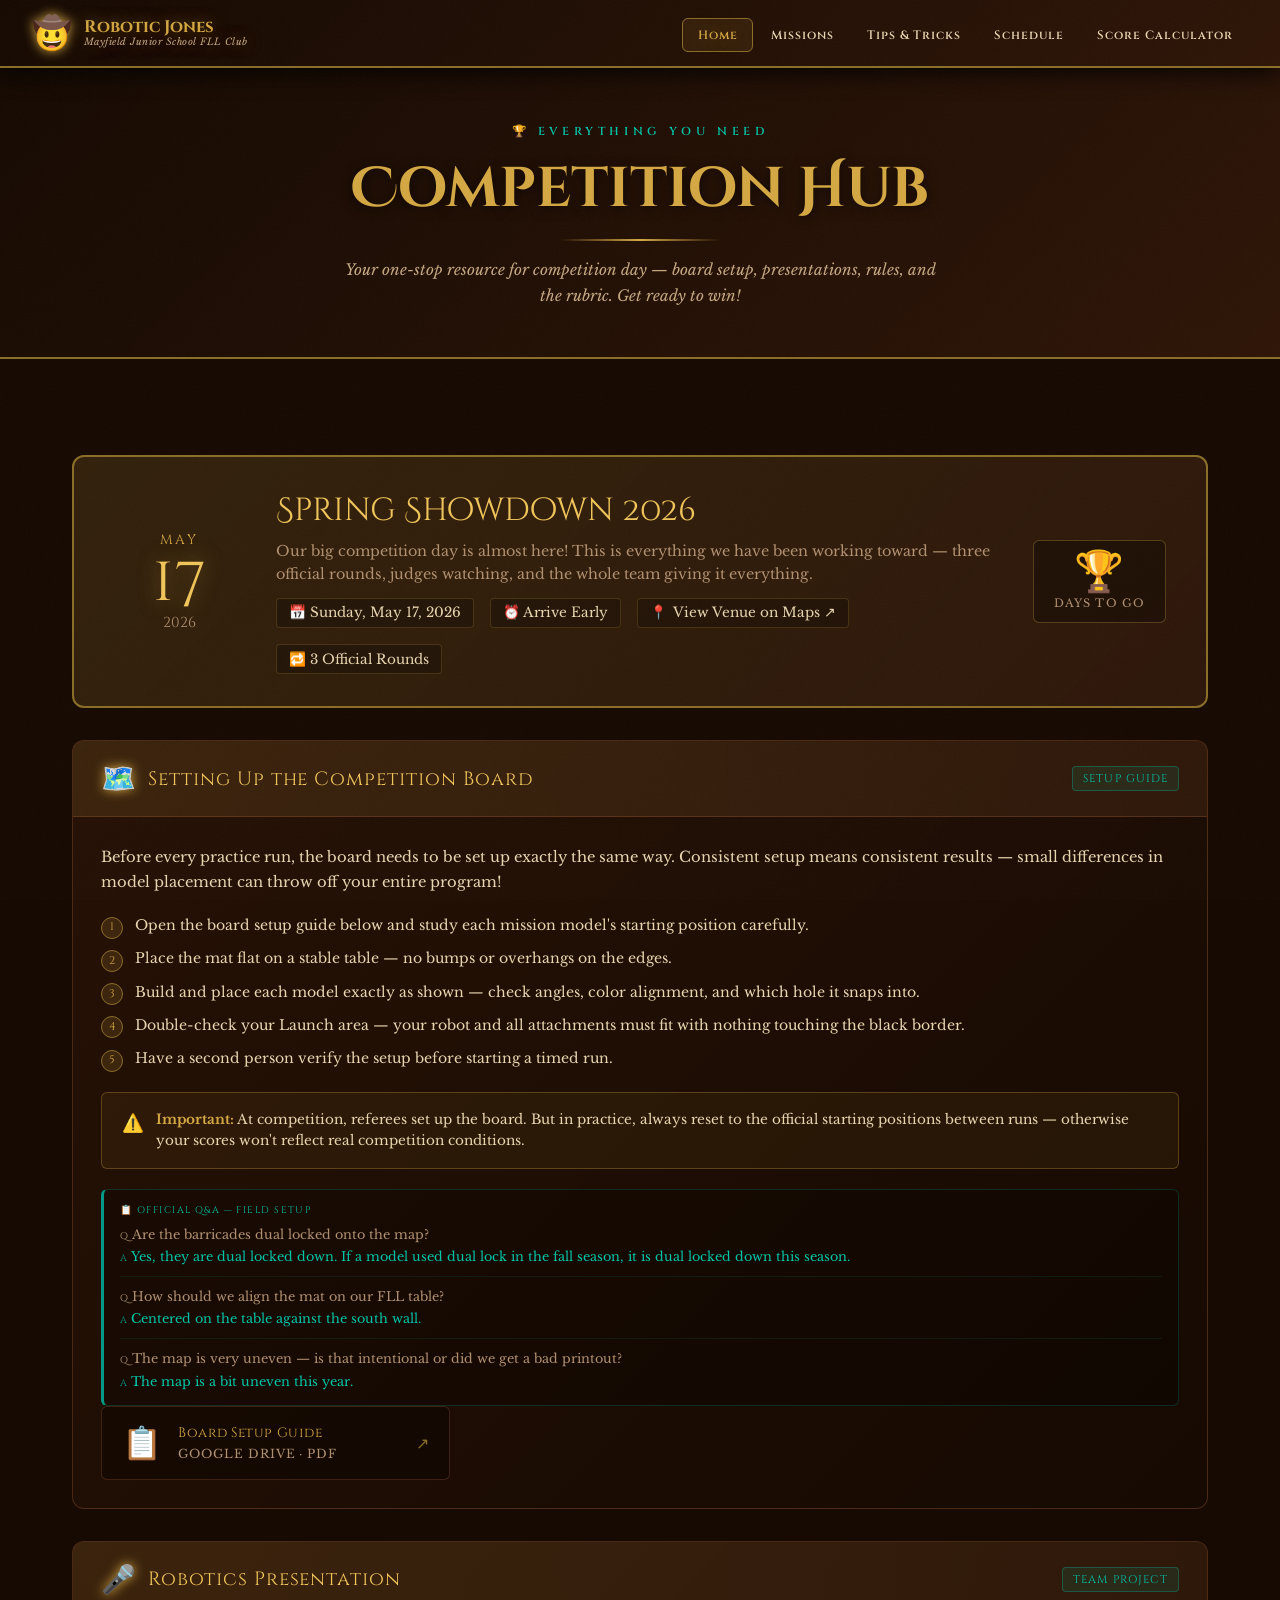
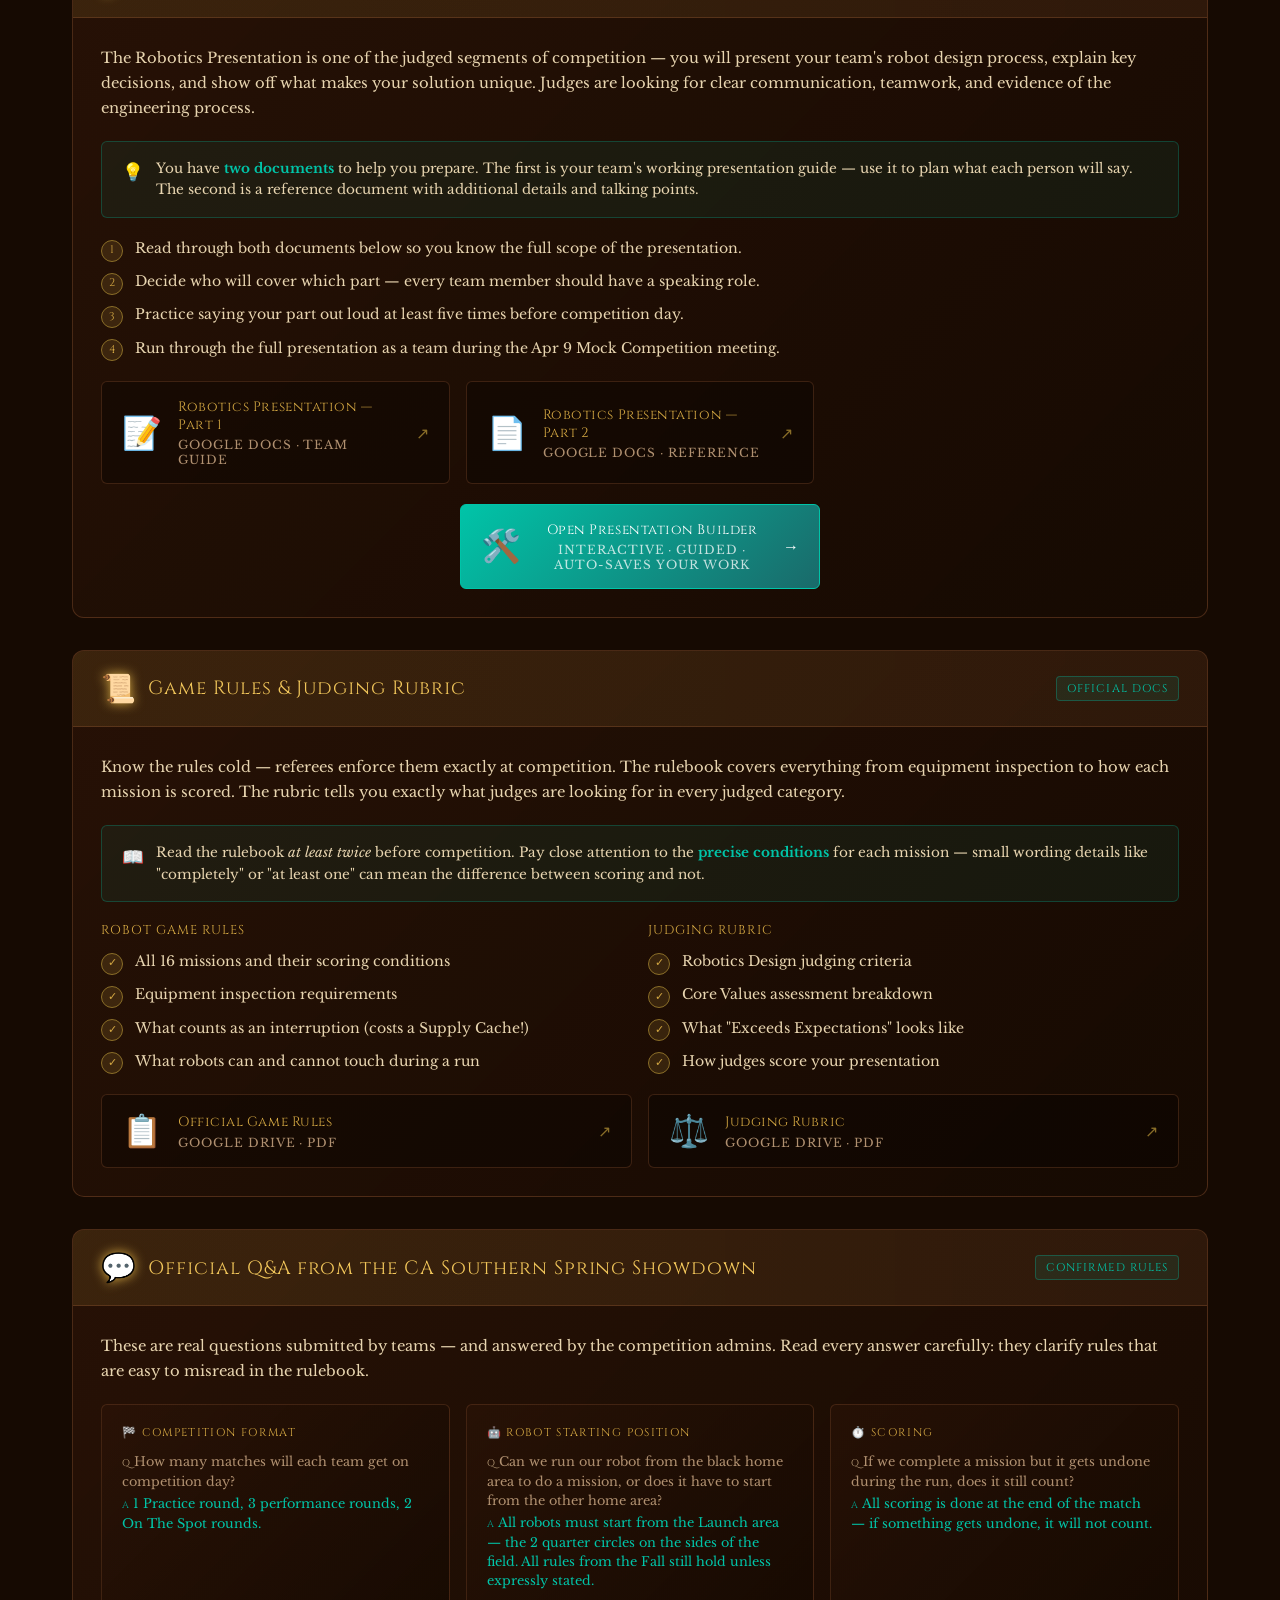
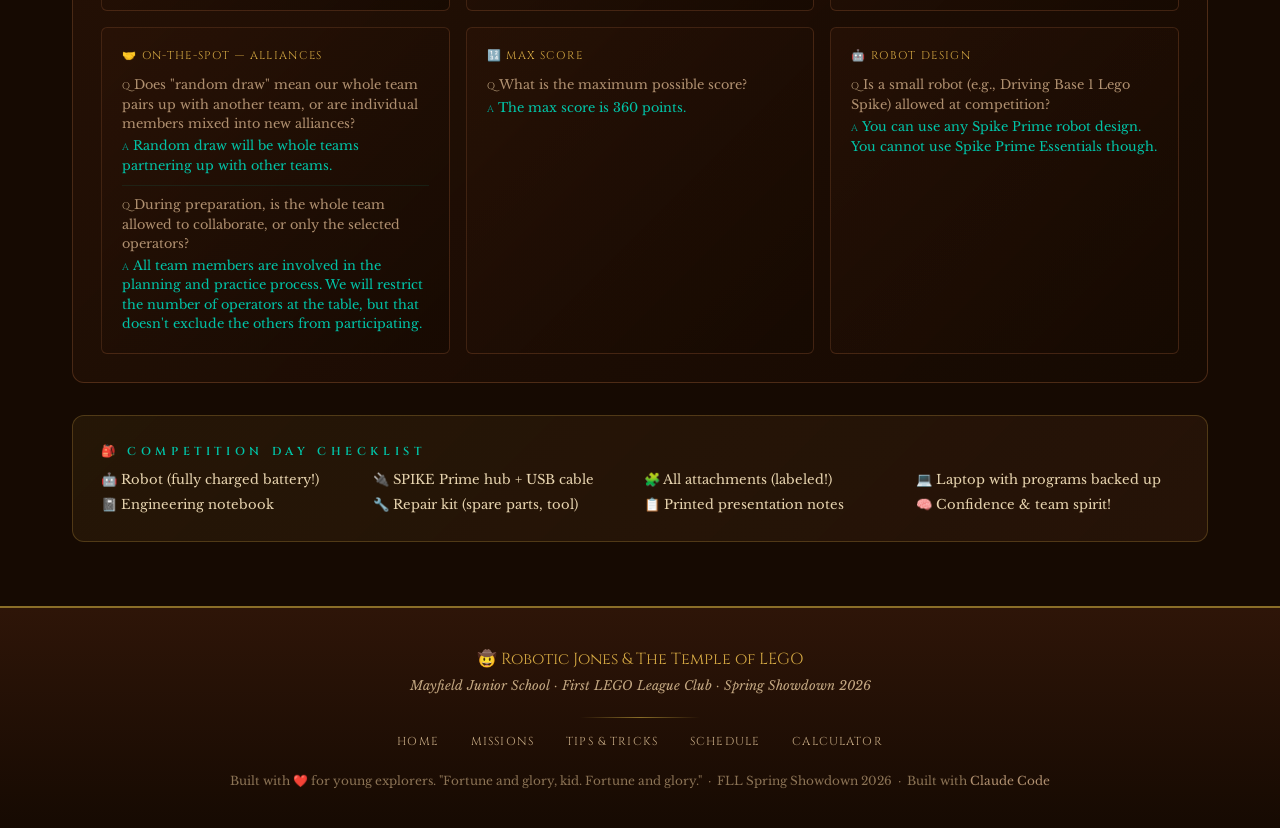
==== index.html @ 50e853f8 "Initial commit: FLL student hub website Complete FLL competition hub with Competition Hub home page " ====
<!DOCTYPE html>
<html lang="en">
<head>
  <meta charset="UTF-8" />
  <meta name="viewport" content="width=device-width, initial-scale=1.0" />
  <title>Competition Hub — Robotic Jones &amp; The Temple of LEGO</title>
  <link rel="stylesheet" href="style.css" />
  <style>
    /* ── Competition Hub page styles ── */
    .hub-grid {
      display: grid;
      gap: 2rem;
      margin-top: 2rem;
    }

    /* Competition Date Banner */
    .comp-date-banner {
      background: linear-gradient(135deg, rgba(212,168,67,0.15) 0%, rgba(61,32,16,0.6) 100%);
      border: 2px solid var(--gold-dark);
      border-radius: var(--radius-lg);
      padding: 2rem 2.5rem;
      display: flex;
      align-items: center;
      gap: 2rem;
      flex-wrap: wrap;
    }
    .comp-date-big {
      text-align: center;
      min-width: 130px;
    }
    .comp-date-month {
      font-family: var(--font-heading);
      font-size: 0.85rem;
      letter-spacing: 0.15em;
      color: var(--gold);
      text-transform: uppercase;
    }
    .comp-date-day {
      font-family: var(--font-display);
      font-size: 4rem;
      line-height: 1;
      color: var(--gold-light);
      text-shadow: 0 0 20px rgba(212,168,67,0.5);
    }
    .comp-date-year {
      font-family: var(--font-heading);
      font-size: 0.9rem;
      color: var(--stone-light);
    }
    .comp-date-info {
      flex: 1;
    }
    .comp-date-title {
      font-family: var(--font-display);
      font-size: clamp(1.3rem, 3vw, 2rem);
      color: var(--gold-light);
      margin-bottom: 0.5rem;
    }
    .comp-date-meta {
      display: flex;
      flex-wrap: wrap;
      gap: 1rem;
      margin-top: 0.75rem;
    }
    .comp-meta-item {
      display: flex;
      align-items: center;
      gap: 0.4rem;
      font-size: 0.85rem;
      color: var(--tan-light);
      background: rgba(0,0,0,0.25);
      border: 1px solid rgba(212,168,67,0.2);
      border-radius: 4px;
      padding: 0.35rem 0.75rem;
    }
    .comp-meta-item a {
      color: var(--tan-light);
      text-decoration: none;
    }
    .comp-meta-item a:hover {
      color: var(--gold-light);
    }
    .comp-countdown-inline {
      text-align: center;
      background: rgba(0,0,0,0.3);
      border: 1px solid rgba(212,168,67,0.3);
      border-radius: var(--radius);
      padding: 0.75rem 1.25rem;
      min-width: 120px;
    }
    .comp-countdown-num {
      font-family: var(--font-display);
      font-size: 2.5rem;
      color: var(--gold);
      line-height: 1;
    }
    .comp-countdown-label {
      font-size: 0.7rem;
      color: var(--stone-light);
      text-transform: uppercase;
      letter-spacing: 0.1em;
      margin-top: 0.2rem;
    }

    /* Resource Cards */
    .resource-section {
      background: linear-gradient(135deg, rgba(46,21,8,0.7) 0%, rgba(22,10,2,0.9) 100%);
      border: 1px solid rgba(122,72,40,0.5);
      border-radius: var(--radius-lg);
      overflow: hidden;
    }
    .resource-section-header {
      background: linear-gradient(90deg, rgba(212,168,67,0.12), rgba(122,72,40,0.2));
      border-bottom: 1px solid rgba(122,72,40,0.5);
      padding: 1.25rem 1.75rem;
      display: flex;
      align-items: center;
      gap: 0.75rem;
    }
    .resource-section-icon {
      font-size: 1.75rem;
      filter: drop-shadow(0 0 6px var(--gold));
    }
    .resource-section-title {
      font-family: var(--font-heading);
      font-size: 1.2rem;
      color: var(--gold-light);
      letter-spacing: 0.05em;
    }
    .resource-section-tag {
      margin-left: auto;
      font-size: 0.7rem;
      font-family: var(--font-heading);
      letter-spacing: 0.1em;
      text-transform: uppercase;
      color: var(--teal);
      background: rgba(0,196,168,0.1);
      border: 1px solid rgba(0,196,168,0.3);
      border-radius: 4px;
      padding: 0.25rem 0.6rem;
    }
    .resource-section-body {
      padding: 1.75rem;
    }
    .resource-desc {
      font-size: 0.92rem;
      color: var(--tan-light);
      line-height: 1.7;
      margin-bottom: 1.25rem;
    }

    /* Resource link cards */
    .resource-links {
      display: grid;
      grid-template-columns: repeat(auto-fill, minmax(280px, 1fr));
      gap: 1rem;
    }
    .resource-link-card {
      display: flex;
      align-items: center;
      gap: 1rem;
      background: rgba(0,0,0,0.3);
      border: 1px solid rgba(122,72,40,0.4);
      border-radius: var(--radius);
      padding: 1rem 1.25rem;
      text-decoration: none;
      color: var(--tan-light);
      transition: var(--transition);
    }
    .resource-link-card:hover {
      border-color: var(--gold-dark);
      background: rgba(212,168,67,0.07);
      color: var(--gold-light);
      transform: translateY(-2px);
      box-shadow: var(--shadow-sm);
    }
    .resource-link-file-icon {
      font-size: 2rem;
      flex-shrink: 0;
    }
    .resource-link-info {
      flex: 1;
      min-width: 0;
    }
    .resource-link-name {
      font-family: var(--font-heading);
      font-size: 0.85rem;
      color: var(--gold);
      letter-spacing: 0.04em;
      margin-bottom: 0.2rem;
    }
    .resource-link-card:hover .resource-link-name {
      color: var(--gold-light);
    }
    .resource-link-type {
      font-size: 0.75rem;
      color: var(--stone-light);
      text-transform: uppercase;
      letter-spacing: 0.08em;
    }
    .resource-link-arrow {
      font-size: 1rem;
      color: var(--gold-dark);
      flex-shrink: 0;
    }

    /* Steps list */
    .steps-list {
      display: flex;
      flex-direction: column;
      gap: 0.6rem;
      margin-bottom: 1.25rem;
    }
    .step-item {
      display: flex;
      align-items: flex-start;
      gap: 0.75rem;
      font-size: 0.88rem;
      color: var(--tan-light);
      line-height: 1.5;
    }
    .step-num {
      flex-shrink: 0;
      width: 22px;
      height: 22px;
      background: rgba(212,168,67,0.15);
      border: 1px solid var(--gold-dark);
      border-radius: 50%;
      display: flex;
      align-items: center;
      justify-content: center;
      font-family: var(--font-heading);
      font-size: 0.7rem;
      color: var(--gold);
      margin-top: 0.1rem;
    }

    /* Info callout box */
    .info-callout {
      background: rgba(0,196,168,0.07);
      border: 1px solid rgba(0,196,168,0.25);
      border-radius: var(--radius);
      padding: 1rem 1.25rem;
      font-size: 0.85rem;
      color: var(--tan-light);
      line-height: 1.6;
      margin-bottom: 1.25rem;
      display: flex;
      gap: 0.75rem;
      align-items: flex-start;
    }
    .info-callout-icon {
      font-size: 1.1rem;
      flex-shrink: 0;
      margin-top: 0.05rem;
    }

    /* Warning callout */
    .warn-callout {
      background: rgba(212,168,67,0.07);
      border: 1px solid rgba(212,168,67,0.3);
      border-radius: var(--radius);
      padding: 1rem 1.25rem;
      font-size: 0.85rem;
      color: var(--tan-light);
      line-height: 1.6;
      margin-bottom: 1.25rem;
      display: flex;
      gap: 0.75rem;
      align-items: flex-start;
    }

    /* Two-column layout for rules/rubric */
    .two-col {
      display: grid;
      grid-template-columns: 1fr 1fr;
      gap: 1rem;
    }
    @media (max-width: 600px) {
      .two-col { grid-template-columns: 1fr; }
      .comp-date-banner { flex-direction: column; text-align: center; }
      .comp-date-meta { justify-content: center; }
    }

    /* Official Q&A */
    .qa-callout {
      background: rgba(0,0,0,0.25);
      border: 1px solid rgba(0,196,168,0.2);
      border-left: 3px solid var(--teal-dark);
      border-radius: var(--radius);
      padding: 0.85rem 1rem;
      margin-top: 0.75rem;
    }
    .qa-header {
      font-family: var(--font-heading);
      font-size: 0.6rem;
      letter-spacing: 0.15em;
      text-transform: uppercase;
      color: var(--teal);
      margin-bottom: 0.5rem;
    }
    .qa-item + .qa-item {
      margin-top: 0.6rem;
      padding-top: 0.6rem;
      border-top: 1px solid rgba(0,196,168,0.1);
    }
    .qa-q { font-size: 0.8rem; color: var(--stone-light); line-height: 1.5; margin-bottom: 0.2rem; }
    .qa-a { font-size: 0.8rem; color: var(--teal); line-height: 1.5; }
    .qa-q::before { content: "Q  "; font-family: var(--font-heading); font-size: 0.6rem; color: var(--tan); letter-spacing: 0.1em; }
    .qa-a::before { content: "A  "; font-family: var(--font-heading); font-size: 0.6rem; color: var(--teal-dark); letter-spacing: 0.1em; }

    /* Q&A section grid */
    .qa-section-grid {
      display: grid;
      grid-template-columns: repeat(auto-fill, minmax(320px, 1fr));
      gap: 1rem;
    }
    .qa-topic-card {
      background: linear-gradient(135deg, rgba(46,21,8,0.5), rgba(22,10,2,0.8));
      border: 1px solid rgba(122,72,40,0.4);
      border-radius: var(--radius);
      padding: 1.25rem;
    }
    .qa-topic-label {
      font-family: var(--font-heading);
      font-size: 0.7rem;
      letter-spacing: 0.12em;
      text-transform: uppercase;
      color: var(--gold);
      margin-bottom: 0.75rem;
    }
  </style>
</head>
<body>

<!-- ── Navigation ──────────────────────────────────── -->
<nav class="navbar">
  <a href="index.html" class="nav-logo">
    <span class="nav-logo-icon">🤠</span>
    <span class="nav-logo-text">
      Robotic Jones
      <span class="nav-logo-sub">Mayfield Junior School FLL Club</span>
    </span>
  </a>
  <ul class="nav-links" id="navLinks">
    <li><a href="index.html" class="active">Home</a></li>
    <li><a href="missions.html">Missions</a></li>
    <li><a href="tips.html">Tips &amp; Tricks</a></li>
    <li><a href="schedule.html">Schedule</a></li>
    <li><a href="calculator.html">Score Calculator</a></li>
  </ul>
  <button class="hamburger" id="hamburger" aria-label="Menu">
    <span></span><span></span><span></span>
  </button>
</nav>

<!-- ── Page Header ──────────────────────────────────── -->
<div style="background:linear-gradient(135deg,var(--brown-dark),var(--brown-mid));border-bottom:2px solid var(--gold-dark);padding:3.5rem 2rem 3rem;text-align:center;">
  <p class="eyebrow">🏆 Everything You Need</p>
  <h1 class="section-title" style="font-family:var(--font-display);font-size:clamp(2rem,5vw,3.5rem);">Competition Hub</h1>
  <div class="section-divider"></div>
  <p class="section-desc">Your one-stop resource for competition day — board setup, presentations, rules, and the rubric. Get ready to win!</p>
</div>

<div class="page-container">
  <div class="hub-grid">

    <!-- ── Competition Date ────────────────────────────── -->
    <div class="comp-date-banner">
      <div class="comp-date-big">
        <div class="comp-date-month">May</div>
        <div class="comp-date-day">17</div>
        <div class="comp-date-year">2026</div>
      </div>
      <div class="comp-date-info">
        <div class="comp-date-title">Spring Showdown 2026</div>
        <p style="font-size:0.9rem;color:var(--stone-light);line-height:1.6;">Our big competition day is almost here! This is everything we have been working toward — three official rounds, judges watching, and the whole team giving it everything.</p>
        <div class="comp-date-meta">
          <div class="comp-meta-item">📅 Sunday, May 17, 2026</div>
          <div class="comp-meta-item">⏰ Arrive Early</div>
          <div class="comp-meta-item">📍 <a href="https://maps.app.goo.gl/ngwDeNgpP8jHwD8F7" target="_blank" rel="noopener">View Venue on Maps ↗</a></div>
          <div class="comp-meta-item">🔁 3 Official Rounds</div>
        </div>
      </div>
      <div class="comp-countdown-inline">
        <div class="comp-countdown-num" id="countdownNum">—</div>
        <div class="comp-countdown-label">Days to Go</div>
      </div>
    </div>

    <!-- ── Board Setup ─────────────────────────────────── -->
    <div class="resource-section">
      <div class="resource-section-header">
        <span class="resource-section-icon">🗺️</span>
        <span class="resource-section-title">Setting Up the Competition Board</span>
        <span class="resource-section-tag">Setup Guide</span>
      </div>
      <div class="resource-section-body">
        <p class="resource-desc">
          Before every practice run, the board needs to be set up exactly the same way. Consistent setup means consistent results — small differences in model placement can throw off your entire program!
        </p>
        <div class="steps-list">
          <div class="step-item">
            <span class="step-num">1</span>
            <span>Open the board setup guide below and study each mission model's starting position carefully.</span>
          </div>
          <div class="step-item">
            <span class="step-num">2</span>
            <span>Place the mat flat on a stable table — no bumps or overhangs on the edges.</span>
          </div>
          <div class="step-item">
            <span class="step-num">3</span>
            <span>Build and place each model exactly as shown — check angles, color alignment, and which hole it snaps into.</span>
          </div>
          <div class="step-item">
            <span class="step-num">4</span>
            <span>Double-check your Launch area — your robot and all attachments must fit with nothing touching the black border.</span>
          </div>
          <div class="step-item">
            <span class="step-num">5</span>
            <span>Have a second person verify the setup before starting a timed run.</span>
          </div>
        </div>
        <div class="warn-callout">
          <span class="info-callout-icon">⚠️</span>
          <span><strong style="color:var(--gold);">Important:</strong> At competition, referees set up the board. But in practice, always reset to the official starting positions between runs — otherwise your scores won't reflect real competition conditions.</span>
        </div>
        <div class="qa-callout">
          <div class="qa-header">📋 Official Q&amp;A — Field Setup</div>
          <div class="qa-item">
            <div class="qa-q">Are the barricades dual locked onto the map?</div>
            <div class="qa-a">Yes, they are dual locked down. If a model used dual lock in the fall season, it is dual locked down this season.</div>
          </div>
          <div class="qa-item">
            <div class="qa-q">How should we align the mat on our FLL table?</div>
            <div class="qa-a">Centered on the table against the south wall.</div>
          </div>
          <div class="qa-item">
            <div class="qa-q">The map is very uneven — is that intentional or did we get a bad printout?</div>
            <div class="qa-a">The map is a bit uneven this year.</div>
          </div>
        </div>
        <div class="resource-links">
          <a href="https://drive.google.com/file/d/1ZRfxyRHeTiQYLHYhLX620ZPJtC4x_glF/view?usp=sharing" target="_blank" rel="noopener" class="resource-link-card">
            <span class="resource-link-file-icon">📋</span>
            <div class="resource-link-info">
              <div class="resource-link-name">Board Setup Guide</div>
              <div class="resource-link-type">Google Drive · PDF</div>
            </div>
            <span class="resource-link-arrow">↗</span>
          </a>
        </div>
      </div>
    </div>

    <!-- ── Robotics Presentation ───────────────────────── -->
    <div class="resource-section">
      <div class="resource-section-header">
        <span class="resource-section-icon">🎤</span>
        <span class="resource-section-title">Robotics Presentation</span>
        <span class="resource-section-tag">Team Project</span>
      </div>
      <div class="resource-section-body">
        <p class="resource-desc">
          The Robotics Presentation is one of the judged segments of competition — you will present your team's robot design process, explain key decisions, and show off what makes your solution unique. Judges are looking for clear communication, teamwork, and evidence of the engineering process.
        </p>
        <div class="info-callout">
          <span class="info-callout-icon">💡</span>
          <span>You have <strong style="color:var(--teal);">two documents</strong> to help you prepare. The first is your team's working presentation guide — use it to plan what each person will say. The second is a reference document with additional details and talking points.</span>
        </div>
        <div class="steps-list">
          <div class="step-item">
            <span class="step-num">1</span>
            <span>Read through both documents below so you know the full scope of the presentation.</span>
          </div>
          <div class="step-item">
            <span class="step-num">2</span>
            <span>Decide who will cover which part — every team member should have a speaking role.</span>
          </div>
          <div class="step-item">
            <span class="step-num">3</span>
            <span>Practice saying your part out loud at least five times before competition day.</span>
          </div>
          <div class="step-item">
            <span class="step-num">4</span>
            <span>Run through the full presentation as a team during the Apr 9 Mock Competition meeting.</span>
          </div>
        </div>
        <div class="resource-links">
          <a href="https://docs.google.com/document/d/1apH3niU3LqC7jzeksgItDY4hBRi0bTe033a8nE4goSw/edit?usp=sharing" target="_blank" rel="noopener" class="resource-link-card">
            <span class="resource-link-file-icon">📝</span>
            <div class="resource-link-info">
              <div class="resource-link-name">Robotics Presentation — Part 1</div>
              <div class="resource-link-type">Google Docs · Team Guide</div>
            </div>
            <span class="resource-link-arrow">↗</span>
          </a>
          <a href="https://docs.google.com/document/d/1TMB_FdjnpF4MyU4wpnH-HfN-izaSJJc7hC1rxfyF744/edit?usp=sharing" target="_blank" rel="noopener" class="resource-link-card">
            <span class="resource-link-file-icon">📄</span>
            <div class="resource-link-info">
              <div class="resource-link-name">Robotics Presentation — Part 2</div>
              <div class="resource-link-type">Google Docs · Reference</div>
            </div>
            <span class="resource-link-arrow">↗</span>
          </a>
        </div>
        <div style="margin-top:1.2rem; text-align:center;">
          <a href="presentation.html" class="resource-link-card" style="display:inline-flex; max-width:360px; background:linear-gradient(135deg,var(--teal),#1a6a6a); border-color:var(--teal);">
            <span class="resource-link-file-icon">🛠️</span>
            <div class="resource-link-info">
              <div class="resource-link-name" style="color:#fff;">Open Presentation Builder</div>
              <div class="resource-link-type" style="color:rgba(255,255,255,.75);">Interactive · Guided · Auto-saves your work</div>
            </div>
            <span class="resource-link-arrow" style="color:#fff;">→</span>
          </a>
        </div>
      </div>
    </div>

    <!-- ── Game Rules & Rubric ─────────────────────────── -->
    <div class="resource-section">
      <div class="resource-section-header">
        <span class="resource-section-icon">📜</span>
        <span class="resource-section-title">Game Rules &amp; Judging Rubric</span>
        <span class="resource-section-tag">Official Docs</span>
      </div>
      <div class="resource-section-body">
        <p class="resource-desc">
          Know the rules cold — referees enforce them exactly at competition. The rulebook covers everything from equipment inspection to how each mission is scored. The rubric tells you exactly what judges are looking for in every judged category.
        </p>
        <div class="info-callout">
          <span class="info-callout-icon">📖</span>
          <span>Read the rulebook <em>at least twice</em> before competition. Pay close attention to the <strong style="color:var(--teal);">precise conditions</strong> for each mission — small wording details like "completely" or "at least one" can mean the difference between scoring and not.</span>
        </div>
        <div class="two-col">
          <div>
            <p style="font-family:var(--font-heading);font-size:0.8rem;color:var(--gold);letter-spacing:0.08em;margin-bottom:0.75rem;">ROBOT GAME RULES</p>
            <div class="steps-list">
              <div class="step-item">
                <span class="step-num">✓</span>
                <span>All 16 missions and their scoring conditions</span>
              </div>
              <div class="step-item">
                <span class="step-num">✓</span>
                <span>Equipment inspection requirements</span>
              </div>
              <div class="step-item">
                <span class="step-num">✓</span>
                <span>What counts as an interruption (costs a Supply Cache!)</span>
              </div>
              <div class="step-item">
                <span class="step-num">✓</span>
                <span>What robots can and cannot touch during a run</span>
              </div>
            </div>
            <a href="https://drive.google.com/file/d/17nYCXdE8ERAJbczAQq89z5wcQMX-wI0r/view?usp=sharing" target="_blank" rel="noopener" class="resource-link-card">
              <span class="resource-link-file-icon">📋</span>
              <div class="resource-link-info">
                <div class="resource-link-name">Official Game Rules</div>
                <div class="resource-link-type">Google Drive · PDF</div>
              </div>
              <span class="resource-link-arrow">↗</span>
            </a>
          </div>
          <div>
            <p style="font-family:var(--font-heading);font-size:0.8rem;color:var(--gold);letter-spacing:0.08em;margin-bottom:0.75rem;">JUDGING RUBRIC</p>
            <div class="steps-list">
              <div class="step-item">
                <span class="step-num">✓</span>
                <span>Robotics Design judging criteria</span>
              </div>
              <div class="step-item">
                <span class="step-num">✓</span>
                <span>Core Values assessment breakdown</span>
              </div>
              <div class="step-item">
                <span class="step-num">✓</span>
                <span>What "Exceeds Expectations" looks like</span>
              </div>
              <div class="step-item">
                <span class="step-num">✓</span>
                <span>How judges score your presentation</span>
              </div>
            </div>
            <a href="https://drive.google.com/file/d/17_2N-emRCjW5AcCkhS9bQD0hPHGGgd4o/view?usp=sharing" target="_blank" rel="noopener" class="resource-link-card">
              <span class="resource-link-file-icon">⚖️</span>
              <div class="resource-link-info">
                <div class="resource-link-name">Judging Rubric</div>
                <div class="resource-link-type">Google Drive · PDF</div>
              </div>
              <span class="resource-link-arrow">↗</span>
            </a>
          </div>
        </div>
      </div>
    </div>

    <!-- ── Official Q&A ───────────────────────────────── -->
    <div class="resource-section">
      <div class="resource-section-header">
        <span class="resource-section-icon">💬</span>
        <span class="resource-section-title">Official Q&amp;A from the CA Southern Spring Showdown</span>
        <span class="resource-section-tag">Confirmed Rules</span>
      </div>
      <div class="resource-section-body">
        <p class="resource-desc">
          These are real questions submitted by teams — and answered by the competition admins. Read every answer carefully: they clarify rules that are easy to misread in the rulebook.
        </p>
        <div class="qa-section-grid">

          <div class="qa-topic-card">
            <div class="qa-topic-label">🏁 Competition Format</div>
            <div class="qa-item" style="margin-top:0;">
              <div class="qa-q">How many matches will each team get on competition day?</div>
              <div class="qa-a">1 Practice round, 3 performance rounds, 2 On The Spot rounds.</div>
            </div>
          </div>

          <div class="qa-topic-card">
            <div class="qa-topic-label">🤖 Robot Starting Position</div>
            <div class="qa-item" style="margin-top:0;">
              <div class="qa-q">Can we run our robot from the black home area to do a mission, or does it have to start from the other home area?</div>
              <div class="qa-a">All robots must start from the Launch area — the 2 quarter circles on the sides of the field. All rules from the Fall still hold unless expressly stated.</div>
            </div>
          </div>

          <div class="qa-topic-card">
            <div class="qa-topic-label">⏱️ Scoring</div>
            <div class="qa-item" style="margin-top:0;">
              <div class="qa-q">If we complete a mission but it gets undone during the run, does it still count?</div>
              <div class="qa-a">All scoring is done at the end of the match — if something gets undone, it will not count.</div>
            </div>
          </div>

          <div class="qa-topic-card">
            <div class="qa-topic-label">🤝 On-The-Spot — Alliances</div>
            <div class="qa-item" style="margin-top:0;">
              <div class="qa-q">Does "random draw" mean our whole team pairs up with another team, or are individual members mixed into new alliances?</div>
              <div class="qa-a">Random draw will be whole teams partnering up with other teams.</div>
            </div>
            <div class="qa-item">
              <div class="qa-q">During preparation, is the whole team allowed to collaborate, or only the selected operators?</div>
              <div class="qa-a">All team members are involved in the planning and practice process. We will restrict the number of operators at the table, but that doesn't exclude the others from participating.</div>
            </div>
          </div>

          <div class="qa-topic-card">
            <div class="qa-topic-label">🔢 Max Score</div>
            <div class="qa-item" style="margin-top:0;">
              <div class="qa-q">What is the maximum possible score?</div>
              <div class="qa-a">The max score is 360 points.</div>
            </div>
          </div>

          <div class="qa-topic-card">
            <div class="qa-topic-label">🤖 Robot Design</div>
            <div class="qa-item" style="margin-top:0;">
              <div class="qa-q">Is a small robot (e.g., Driving Base 1 Lego Spike) allowed at competition?</div>
              <div class="qa-a">You can use any Spike Prime robot design. You cannot use Spike Prime Essentials though.</div>
            </div>
          </div>

        </div>
      </div>
    </div>

    <!-- ── Competition Day Checklist ───────────────────── -->
    <div style="padding:1.75rem;background:linear-gradient(135deg,rgba(212,168,67,0.08),rgba(61,32,16,0.4));border:1px solid rgba(212,168,67,0.25);border-radius:var(--radius-lg);">
      <p class="eyebrow" style="margin-bottom:0.75rem;">🎒 Competition Day Checklist</p>
      <div style="display:grid;grid-template-columns:repeat(auto-fill,minmax(220px,1fr));gap:0.5rem;">
        <div style="font-size:0.82rem;color:var(--tan-light);">🤖 Robot (fully charged battery!)</div>
        <div style="font-size:0.82rem;color:var(--tan-light);">🔌 SPIKE Prime hub + USB cable</div>
        <div style="font-size:0.82rem;color:var(--tan-light);">🧩 All attachments (labeled!)</div>
        <div style="font-size:0.82rem;color:var(--tan-light);">💻 Laptop with programs backed up</div>
        <div style="font-size:0.82rem;color:var(--tan-light);">📓 Engineering notebook</div>
        <div style="font-size:0.82rem;color:var(--tan-light);">🔧 Repair kit (spare parts, tool)</div>
        <div style="font-size:0.82rem;color:var(--tan-light);">📋 Printed presentation notes</div>
        <div style="font-size:0.82rem;color:var(--tan-light);">🧠 Confidence &amp; team spirit!</div>
      </div>
    </div>

  </div><!-- end hub-grid -->
</div><!-- end page-container -->

<!-- ── Footer ───────────────────────────────────────── -->
<footer>
  <div class="footer-logo">🤠 Robotic Jones &amp; The Temple of LEGO</div>
  <div class="footer-sub">Mayfield Junior School · First LEGO League Club · Spring Showdown 2026</div>
  <div class="footer-divider"></div>
  <div class="footer-links">
    <a href="index.html">Home</a>
    <a href="missions.html">Missions</a>
    <a href="tips.html">Tips &amp; Tricks</a>
    <a href="schedule.html">Schedule</a>
    <a href="calculator.html">Calculator</a>
  </div>
  <div class="footer-copy">Built with ❤️ for young explorers. "Fortune and glory, kid. Fortune and glory." &nbsp;·&nbsp; FLL Spring Showdown 2026 &nbsp;·&nbsp; Built with <a href="https://claude.ai/code" target="_blank" rel="noopener" style="color:var(--stone-light);">Claude Code</a></div>
</footer>

<script>
  // Mobile nav toggle
  const hamburger = document.getElementById('hamburger');
  const navLinks  = document.getElementById('navLinks');
  hamburger.addEventListener('click', () => navLinks.classList.toggle('open'));

  // Countdown to May 17, 2026
  const compDate = new Date('2026-05-17T08:00:00');
  function updateCountdown() {
    const now  = new Date();
    const diff = compDate - now;
    if (diff <= 0) {
      document.getElementById('countdownNum').textContent = '🏆';
    } else {
      const days = Math.ceil(diff / (1000 * 60 * 60 * 24));
      document.getElementById('countdownNum').textContent = days;
    }
  }
  updateCountdown();
  setInterval(updateCountdown, 60000);
</script>
</body>
</html>
---- style.css ----
/* =====================================================
   ROBOTIC JONES & THE TEMPLE OF LEGO
   Mayfield Junior School FLL Club — Spring Showdown 2026
   Indiana Jones Adventure Theme
   ===================================================== */

@import url('https://fonts.googleapis.com/css2?family=Cinzel:wght@400;600;700;900&family=Cinzel+Decorative:wght@400;700;900&family=Libre+Baskerville:ital,wght@0,400;0,700;1,400&display=swap');

/* ─── CSS Custom Properties ─────────────────────────── */
:root {
  --gold:          #D4A843;
  --gold-light:    #F0C55A;
  --gold-dark:     #8A6E28;
  --brown-dark:    #160A02;
  --brown-mid:     #2E1508;
  --brown-warm:    #4A2210;
  --brown-light:   #7A4828;
  --tan:           #C4A882;
  --tan-light:     #E8D5B0;
  --parchment:     #F5E6C8;
  --stone:         #8B7355;
  --stone-light:   #B09070;
  --red:           #CC2222;
  --red-dark:      #8B1A1A;
  --teal:          #00C4A8;
  --teal-dark:     #009988;
  --green:         #3D7020;

  --font-display:  'Cinzel Decorative', serif;
  --font-heading:  'Cinzel', serif;
  --font-body:     'Libre Baskerville', Georgia, serif;

  --radius:        6px;
  --radius-lg:     12px;
  --transition:    all 0.3s cubic-bezier(0.4, 0, 0.2, 1);
  --shadow-sm:     0 2px 8px rgba(0,0,0,0.4);
  --shadow-md:     0 6px 20px rgba(0,0,0,0.6);
  --shadow-lg:     0 12px 40px rgba(0,0,0,0.8);
  --shadow-gold:   0 0 20px rgba(212,168,67,0.4);
}

/* ─── Reset & Base ──────────────────────────────────── */
*, *::before, *::after { box-sizing: border-box; margin: 0; padding: 0; }
html { scroll-behavior: smooth; }

body {
  font-family: var(--font-body);
  background-color: var(--brown-dark);
  color: var(--tan-light);
  min-height: 100vh;
  overflow-x: hidden;
}

/* Subtle grain texture */
body::after {
  content: '';
  position: fixed;
  inset: 0;
  background-image:
    url("data:image/svg+xml,%3Csvg xmlns='http://www.w3.org/2000/svg' width='300' height='300'%3E%3Cfilter id='n'%3E%3CfeTurbulence type='fractalNoise' baseFrequency='0.9' numOctaves='4' stitchTiles='stitch'/%3E%3CfeColorMatrix type='saturate' values='0'/%3E%3C/filter%3E%3Crect width='300' height='300' filter='url(%23n)' opacity='0.04'/%3E%3C/svg%3E");
  pointer-events: none;
  z-index: 9999;
  opacity: 0.6;
}

a { color: var(--gold); text-decoration: none; }
a:hover { color: var(--gold-light); }
ul { list-style: none; }
img { max-width: 100%; }

/* ─── Navigation ────────────────────────────────────── */
.navbar {
  position: sticky;
  top: 0;
  z-index: 500;
  background: linear-gradient(135deg, var(--brown-dark) 0%, var(--brown-mid) 100%);
  border-bottom: 2px solid var(--gold-dark);
  padding: 0 2rem;
  display: flex;
  align-items: center;
  justify-content: space-between;
  min-height: 68px;
  box-shadow: 0 4px 24px rgba(0,0,0,0.9);
}

.nav-logo {
  display: flex;
  align-items: center;
  gap: 0.75rem;
  text-decoration: none;
}

.nav-logo-icon {
  font-size: 2rem;
  line-height: 1;
  filter: drop-shadow(0 0 6px var(--gold));
}

.nav-logo-text {
  font-family: var(--font-heading);
  font-weight: 700;
  font-size: 1.05rem;
  color: var(--gold);
  line-height: 1.1;
  text-shadow: 0 0 15px rgba(212,168,67,0.5);
}

.nav-logo-sub {
  display: block;
  font-family: var(--font-body);
  font-size: 0.6rem;
  font-style: italic;
  font-weight: 400;
  color: var(--tan);
  letter-spacing: 0.05em;
}

.nav-links {
  display: flex;
  gap: 0.15rem;
  align-items: center;
}

.nav-links a {
  font-family: var(--font-heading);
  font-size: 0.75rem;
  font-weight: 600;
  letter-spacing: 0.08em;
  color: var(--tan-light);
  text-decoration: none;
  padding: 0.5rem 0.9rem;
  border-radius: var(--radius);
  border: 1px solid transparent;
  transition: var(--transition);
  white-space: nowrap;
}

.nav-links a:hover,
.nav-links a.active {
  color: var(--gold);
  border-color: var(--gold-dark);
  background: rgba(212,168,67,0.1);
  text-shadow: var(--shadow-gold);
}

.hamburger {
  display: none;
  flex-direction: column;
  cursor: pointer;
  gap: 5px;
  padding: 4px;
  background: none;
  border: none;
}
.hamburger span {
  display: block;
  width: 24px;
  height: 2px;
  background: var(--gold);
  transition: var(--transition);
}

/* ─── Page Wrapper ──────────────────────────────────── */
.page-container {
  max-width: 1200px;
  margin: 0 auto;
  padding: 4rem 2rem;
}

/* ─── Section Headers ───────────────────────────────── */
.section-header {
  text-align: center;
  margin-bottom: 3rem;
}

.eyebrow {
  font-family: var(--font-heading);
  font-size: 0.72rem;
  font-weight: 600;
  letter-spacing: 0.4em;
  text-transform: uppercase;
  color: var(--teal);
  margin-bottom: 0.75rem;
}

.section-title {
  font-family: var(--font-heading);
  font-size: clamp(1.8rem, 4vw, 2.8rem);
  color: var(--gold);
  text-shadow: 0 2px 12px rgba(0,0,0,0.6);
  margin-bottom: 0.75rem;
}

.section-divider {
  width: 160px;
  height: 2px;
  background: linear-gradient(90deg, transparent, var(--gold), transparent);
  margin: 0.75rem auto 1rem;
}

.section-desc {
  font-size: 0.95rem;
  color: var(--tan);
  font-style: italic;
  line-height: 1.7;
  max-width: 600px;
  margin: 0 auto;
}

/* ─── Hero ──────────────────────────────────────────── */
.hero {
  position: relative;
  min-height: 88vh;
  display: flex;
  align-items: center;
  justify-content: center;
  text-align: center;
  overflow: hidden;
  padding: 4rem 2rem;
}

.hero-bg {
  position: absolute;
  inset: 0;
  background:
    radial-gradient(ellipse at 50% 40%, rgba(212,168,67,0.12) 0%, transparent 65%),
    radial-gradient(ellipse at 20% 80%, rgba(74,34,16,0.6) 0%, transparent 50%),
    radial-gradient(ellipse at 80% 20%, rgba(44,20,8,0.7) 0%, transparent 50%),
    linear-gradient(180deg, var(--brown-dark) 0%, var(--brown-mid) 50%, var(--brown-dark) 100%);
}

/* Animated grid lines like a treasure map */
.hero-bg::after {
  content: '';
  position: absolute;
  inset: 0;
  background-image:
    repeating-linear-gradient(0deg, transparent, transparent 59px, rgba(212,168,67,0.04) 59px, rgba(212,168,67,0.04) 60px),
    repeating-linear-gradient(90deg, transparent, transparent 59px, rgba(212,168,67,0.04) 59px, rgba(212,168,67,0.04) 60px);
  animation: gridPulse 6s ease-in-out infinite;
}

@keyframes gridPulse {
  0%,100% { opacity: 0.4; }
  50% { opacity: 1; }
}

.hero-content {
  position: relative;
  z-index: 2;
  max-width: 860px;
}

.hero-badge {
  display: inline-flex;
  align-items: center;
  gap: 0.5rem;
  font-family: var(--font-heading);
  font-size: 0.75rem;
  font-weight: 600;
  letter-spacing: 0.35em;
  text-transform: uppercase;
  color: var(--teal);
  background: rgba(0,196,168,0.08);
  border: 1px solid rgba(0,196,168,0.3);
  padding: 0.45rem 1rem;
  border-radius: 50px;
  margin-bottom: 1.5rem;
}

.hero-title {
  font-family: var(--font-display);
  font-size: clamp(2.2rem, 6vw, 4.8rem);
  color: var(--gold);
  line-height: 1.05;
  margin-bottom: 0.4rem;
  text-shadow:
    0 0 60px rgba(212,168,67,0.5),
    0 4px 12px rgba(0,0,0,0.9),
    2px 2px 0 var(--brown-dark);
  animation: heroGlow 4s ease-in-out infinite;
}

@keyframes heroGlow {
  0%,100% { text-shadow: 0 0 60px rgba(212,168,67,0.5), 0 4px 12px rgba(0,0,0,0.9); }
  50%      { text-shadow: 0 0 80px rgba(212,168,67,0.8), 0 4px 12px rgba(0,0,0,0.9), 0 0 120px rgba(212,168,67,0.25); }
}

.hero-subtitle {
  font-family: var(--font-heading);
  font-size: clamp(1rem, 2.5vw, 1.5rem);
  color: var(--tan-light);
  font-style: italic;
  font-weight: 400;
  margin-bottom: 0.4rem;
}

.hero-school {
  font-family: var(--font-heading);
  font-size: 0.9rem;
  font-weight: 600;
  letter-spacing: 0.25em;
  text-transform: uppercase;
  color: var(--teal);
  margin-bottom: 2rem;
}

.hero-divider {
  width: 180px;
  height: 1px;
  background: linear-gradient(90deg, transparent, var(--gold-dark), var(--gold), var(--gold-dark), transparent);
  margin: 1.25rem auto 2rem;
}

.hero-cta {
  display: flex;
  gap: 1rem;
  justify-content: center;
  flex-wrap: wrap;
  margin-bottom: 3rem;
}

.hero-stats {
  display: flex;
  gap: 2rem;
  justify-content: center;
  flex-wrap: wrap;
  padding-top: 2rem;
  border-top: 1px solid rgba(212,168,67,0.2);
}

.hero-stat {
  text-align: center;
}

.hero-stat-num {
  font-family: var(--font-display);
  font-size: 2.2rem;
  color: var(--gold);
  line-height: 1;
  text-shadow: var(--shadow-gold);
}

.hero-stat-label {
  font-family: var(--font-heading);
  font-size: 0.68rem;
  letter-spacing: 0.2em;
  text-transform: uppercase;
  color: var(--tan);
  margin-top: 0.25rem;
}

/* ─── Buttons ───────────────────────────────────────── */
.btn {
  display: inline-block;
  font-family: var(--font-heading);
  font-size: 0.8rem;
  font-weight: 700;
  letter-spacing: 0.12em;
  text-transform: uppercase;
  text-decoration: none;
  padding: 0.85rem 2rem;
  border-radius: var(--radius);
  border: 2px solid;
  cursor: pointer;
  transition: var(--transition);
  white-space: nowrap;
}

.btn-primary {
  background: linear-gradient(135deg, var(--gold-dark) 0%, var(--gold) 50%, var(--gold-dark) 100%);
  border-color: var(--gold-light);
  color: var(--brown-dark);
  box-shadow: 0 4px 16px rgba(212,168,67,0.35), inset 0 1px 0 rgba(255,255,255,0.15);
}
.btn-primary:hover {
  background: linear-gradient(135deg, var(--gold) 0%, var(--gold-light) 50%, var(--gold) 100%);
  box-shadow: 0 6px 24px rgba(212,168,67,0.6);
  transform: translateY(-2px);
  color: var(--brown-dark);
}

.btn-outline {
  background: transparent;
  border-color: var(--gold);
  color: var(--gold);
}
.btn-outline:hover {
  background: rgba(212,168,67,0.12);
  box-shadow: 0 0 20px rgba(212,168,67,0.25);
  transform: translateY(-2px);
  color: var(--gold-light);
}

/* ─── Cards & Panels ────────────────────────────────── */
.card {
  background: linear-gradient(145deg, var(--brown-warm) 0%, var(--brown-mid) 100%);
  border: 1px solid rgba(122,72,40,0.6);
  border-radius: var(--radius-lg);
  overflow: hidden;
  transition: var(--transition);
  position: relative;
}
.card::before {
  content: '';
  position: absolute;
  inset: 0;
  background: linear-gradient(135deg, rgba(212,168,67,0.04) 0%, transparent 60%);
  pointer-events: none;
  border-radius: inherit;
}
.card:hover {
  border-color: var(--gold-dark);
  transform: translateY(-4px);
  box-shadow: var(--shadow-lg), 0 0 24px rgba(212,168,67,0.12);
}

/* ─── Mission Cards ─────────────────────────────────── */
.missions-grid {
  display: grid;
  grid-template-columns: repeat(auto-fill, minmax(340px, 1fr));
  gap: 1.5rem;
}

.mission-card {
  background: linear-gradient(145deg, var(--brown-warm) 0%, var(--brown-mid) 100%);
  border: 1px solid rgba(122,72,40,0.5);
  border-radius: var(--radius-lg);
  overflow: hidden;
  transition: var(--transition);
  position: relative;
}
.mission-card:hover {
  border-color: var(--gold-dark);
  transform: translateY(-4px);
  box-shadow: var(--shadow-lg), 0 0 30px rgba(212,168,67,0.1);
}

.mission-card-header {
  display: flex;
  align-items: center;
  gap: 1rem;
  padding: 1rem 1.25rem;
  background: rgba(0,0,0,0.25);
  border-bottom: 1px solid rgba(212,168,67,0.15);
}

.mission-badge {
  flex-shrink: 0;
  font-family: var(--font-heading);
  font-size: 0.65rem;
  font-weight: 700;
  letter-spacing: 0.05em;
  color: var(--brown-dark);
  background: linear-gradient(135deg, var(--gold-dark), var(--gold), var(--gold-dark));
  padding: 0.35rem 0.7rem;
  border-radius: 4px;
  box-shadow: var(--shadow-sm);
  white-space: nowrap;
  min-width: 85px;
  text-align: center;
}

.mission-name {
  font-family: var(--font-heading);
  font-size: 0.95rem;
  font-weight: 600;
  color: var(--tan-light);
}

.mission-card-body {
  padding: 1.25rem;
}

.mission-desc {
  font-size: 0.85rem;
  color: var(--tan);
  line-height: 1.65;
  font-style: italic;
  margin-bottom: 1rem;
}

.points-list {
  display: flex;
  flex-direction: column;
  gap: 0.4rem;
}

.point-row {
  display: flex;
  justify-content: space-between;
  align-items: center;
  padding: 0.35rem 0.65rem;
  background: rgba(0,0,0,0.2);
  border-radius: 4px;
  border-left: 3px solid var(--red-dark);
}
.point-row.bonus  { border-left-color: var(--gold-dark); }
.point-row.tier   { border-left-color: var(--teal-dark); }
.point-row.note   { border-left-color: var(--stone); background: rgba(0,0,0,0.1); }

.point-label {
  font-size: 0.8rem;
  color: var(--tan-light);
  line-height: 1.3;
  flex: 1;
  padding-right: 0.5rem;
}
.point-value {
  font-family: var(--font-heading);
  font-size: 0.9rem;
  font-weight: 700;
  color: var(--red);
  white-space: nowrap;
}
.point-row.bonus .point-value { color: var(--gold); }
.point-row.tier  .point-value { color: var(--teal); }
.point-row.note  .point-value { color: var(--stone-light); font-size: 0.8rem; font-family: var(--font-body); font-style: italic; }

.point-max-bar {
  margin-top: 0.8rem;
  display: flex;
  justify-content: space-between;
  align-items: center;
  padding: 0.4rem 0.65rem;
  background: rgba(212,168,67,0.08);
  border: 1px solid rgba(212,168,67,0.25);
  border-radius: 4px;
}
.max-label { font-size: 0.75rem; color: var(--tan); font-style: italic; }
.max-value { font-family: var(--font-heading); font-size: 0.9rem; font-weight: 700; color: var(--gold); }

/* ─── Tips Page ─────────────────────────────────────── */
.tips-grid {
  display: grid;
  grid-template-columns: repeat(auto-fill, minmax(340px, 1fr));
  gap: 1.5rem;
}

.tip-card {
  background: linear-gradient(145deg, var(--brown-warm) 0%, var(--brown-mid) 100%);
  border: 1px solid rgba(122,72,40,0.5);
  border-radius: var(--radius-lg);
  padding: 1.5rem;
  transition: var(--transition);
  position: relative;
}
.tip-card:hover {
  border-color: var(--gold-dark);
  transform: translateY(-3px);
  box-shadow: var(--shadow-md), 0 0 20px rgba(212,168,67,0.08);
}

.tip-card-icon {
  font-size: 2.2rem;
  margin-bottom: 0.75rem;
  filter: drop-shadow(0 2px 6px rgba(0,0,0,0.5));
  line-height: 1;
}

.tip-card-title {
  font-family: var(--font-heading);
  font-size: 1.05rem;
  font-weight: 700;
  color: var(--gold);
  margin-bottom: 1rem;
  padding-bottom: 0.6rem;
  border-bottom: 1px solid rgba(212,168,67,0.2);
}

.tip-card ul {
  list-style: none;
  display: flex;
  flex-direction: column;
  gap: 0.6rem;
}
.tip-card li {
  font-size: 0.85rem;
  color: var(--tan-light);
  line-height: 1.55;
  padding-left: 1.4rem;
  position: relative;
}
.tip-card li::before {
  content: '◆';
  position: absolute;
  left: 0;
  color: var(--gold-dark);
  font-size: 0.55rem;
  top: 0.25rem;
}

.tip-highlight {
  margin-top: 1rem;
  padding: 0.75rem 1rem;
  background: rgba(212,168,67,0.08);
  border: 1px solid rgba(212,168,67,0.25);
  border-radius: var(--radius);
  font-size: 0.82rem;
  color: var(--gold-light);
  font-style: italic;
}

.tip-alert {
  margin-top: 0.75rem;
  padding: 0.65rem 1rem;
  background: rgba(204,34,34,0.1);
  border: 1px solid rgba(204,34,34,0.3);
  border-radius: var(--radius);
  font-size: 0.82rem;
  color: #FF9999;
  font-style: italic;
}

/* ─── Schedule Page ─────────────────────────────────── */
.schedule-grid {
  display: grid;
  grid-template-columns: 1fr 2fr;
  gap: 2rem;
  align-items: start;
}

.schedule-sidebar {
  background: linear-gradient(145deg, var(--brown-warm), var(--brown-mid));
  border: 1px solid rgba(122,72,40,0.5);
  border-radius: var(--radius-lg);
  padding: 1.5rem;
  position: sticky;
  top: 90px;
}

.sidebar-title {
  font-family: var(--font-heading);
  font-size: 0.75rem;
  font-weight: 600;
  letter-spacing: 0.3em;
  text-transform: uppercase;
  color: var(--teal);
  margin-bottom: 1rem;
  padding-bottom: 0.6rem;
  border-bottom: 1px solid rgba(212,168,67,0.2);
}

.countdown-box {
  text-align: center;
  padding: 1.5rem 1rem;
  background: rgba(0,0,0,0.3);
  border-radius: var(--radius);
  border: 1px solid rgba(212,168,67,0.2);
  margin-bottom: 1.5rem;
}
.countdown-label {
  font-family: var(--font-heading);
  font-size: 0.65rem;
  letter-spacing: 0.3em;
  text-transform: uppercase;
  color: var(--tan);
  margin-bottom: 0.75rem;
}
.countdown-num {
  font-family: var(--font-display);
  font-size: 3rem;
  color: var(--gold);
  line-height: 1;
  text-shadow: var(--shadow-gold);
}
.countdown-unit {
  font-family: var(--font-heading);
  font-size: 0.7rem;
  letter-spacing: 0.2em;
  text-transform: uppercase;
  color: var(--tan);
  margin-top: 0.25rem;
}
.competition-date {
  font-family: var(--font-heading);
  font-size: 0.82rem;
  color: var(--tan-light);
  margin-top: 0.5rem;
}

.info-list {
  display: flex;
  flex-direction: column;
  gap: 0.6rem;
}
.info-row {
  display: flex;
  gap: 0.75rem;
  align-items: flex-start;
  font-size: 0.83rem;
  color: var(--tan-light);
}
.info-icon { flex-shrink: 0; font-size: 1rem; }
.info-label {
  font-family: var(--font-heading);
  font-size: 0.65rem;
  font-weight: 600;
  letter-spacing: 0.1em;
  text-transform: uppercase;
  color: var(--gold-dark);
  display: block;
}

.meeting-list {
  display: flex;
  flex-direction: column;
  gap: 1rem;
}

.meeting-item {
  display: flex;
  gap: 1.25rem;
  padding: 1.25rem;
  background: linear-gradient(135deg, var(--brown-warm), var(--brown-mid));
  border: 1px solid rgba(122,72,40,0.4);
  border-radius: var(--radius-lg);
  transition: var(--transition);
  position: relative;
  overflow: hidden;
}
.meeting-item:hover {
  border-color: var(--gold-dark);
  box-shadow: var(--shadow-md);
}
.meeting-item.special {
  border-color: var(--gold-dark);
  background: linear-gradient(135deg, rgba(212,168,67,0.08), var(--brown-warm));
}
.meeting-item.special::before {
  content: '★';
  position: absolute;
  top: 0.75rem;
  right: 0.75rem;
  color: var(--gold);
  font-size: 1rem;
}
.meeting-item.competition {
  border-color: var(--red);
  background: linear-gradient(135deg, rgba(204,34,34,0.1), var(--brown-warm));
}
.meeting-item.competition::before {
  content: '🏆';
  position: absolute;
  top: 0.75rem;
  right: 0.75rem;
  font-size: 1.2rem;
}

.meeting-date-col {
  flex-shrink: 0;
  text-align: center;
  min-width: 60px;
}
.meeting-month {
  font-family: var(--font-heading);
  font-size: 0.65rem;
  font-weight: 600;
  letter-spacing: 0.15em;
  text-transform: uppercase;
  color: var(--teal);
}
.meeting-day {
  font-family: var(--font-display);
  font-size: 2rem;
  color: var(--gold);
  line-height: 1;
  text-shadow: var(--shadow-gold);
}
.meeting-dow {
  font-family: var(--font-heading);
  font-size: 0.6rem;
  color: var(--tan);
  margin-top: 0.15rem;
}

.meeting-divider {
  width: 1px;
  background: linear-gradient(180deg, transparent, var(--gold-dark), transparent);
  flex-shrink: 0;
}

.meeting-info { flex: 1; }
.meeting-title {
  font-family: var(--font-heading);
  font-size: 0.95rem;
  font-weight: 700;
  color: var(--tan-light);
  margin-bottom: 0.35rem;
}
.meeting-item.special .meeting-title { color: var(--gold); }
.meeting-item.competition .meeting-title { color: #FF8888; }

.meeting-details {
  display: flex;
  flex-wrap: wrap;
  gap: 0.5rem 1.25rem;
  margin-bottom: 0.5rem;
}
.meeting-detail {
  font-size: 0.78rem;
  color: var(--tan);
  display: flex;
  align-items: center;
  gap: 0.35rem;
}

.meeting-desc {
  font-size: 0.82rem;
  color: var(--stone-light);
  font-style: italic;
  line-height: 1.5;
}

.meeting-focus {
  display: flex;
  flex-wrap: wrap;
  gap: 0.4rem;
  margin-top: 0.5rem;
}
.focus-tag {
  font-family: var(--font-heading);
  font-size: 0.62rem;
  font-weight: 600;
  letter-spacing: 0.06em;
  color: var(--teal-dark);
  background: rgba(0,196,168,0.1);
  border: 1px solid rgba(0,196,168,0.25);
  padding: 0.2rem 0.5rem;
  border-radius: 50px;
}

/* ─── Calculator ────────────────────────────────────── */
.calculator-layout {
  display: grid;
  grid-template-columns: 1fr 340px;
  gap: 2rem;
  align-items: start;
}

.calc-missions {
  display: flex;
  flex-direction: column;
  gap: 1rem;
}

.calc-mission {
  background: linear-gradient(135deg, var(--brown-warm), var(--brown-mid));
  border: 1px solid rgba(122,72,40,0.4);
  border-radius: var(--radius-lg);
  overflow: hidden;
  transition: var(--transition);
}
.calc-mission:hover {
  border-color: rgba(122,72,40,0.8);
}
.calc-mission.has-points {
  border-color: var(--gold-dark);
}

.calc-mission-header {
  display: flex;
  align-items: center;
  gap: 1rem;
  padding: 0.9rem 1.25rem;
  background: rgba(0,0,0,0.2);
  cursor: pointer;
  user-select: none;
}
.calc-mission-header:hover { background: rgba(0,0,0,0.3); }

.calc-badge {
  font-family: var(--font-heading);
  font-size: 0.62rem;
  font-weight: 700;
  color: var(--brown-dark);
  background: linear-gradient(135deg, var(--gold-dark), var(--gold));
  padding: 0.3rem 0.55rem;
  border-radius: 3px;
  min-width: 80px;
  text-align: center;
  white-space: nowrap;
}

.calc-mission-name {
  font-family: var(--font-heading);
  font-size: 0.9rem;
  font-weight: 600;
  color: var(--tan-light);
  flex: 1;
}

.calc-mission-pts {
  font-family: var(--font-heading);
  font-size: 1rem;
  font-weight: 700;
  color: var(--gold);
  min-width: 60px;
  text-align: right;
}

.calc-mission-body {
  padding: 1rem 1.25rem;
  border-top: 1px solid rgba(212,168,67,0.1);
  display: flex;
  flex-direction: column;
  gap: 0.6rem;
}

.calc-option {
  display: flex;
  align-items: center;
  gap: 0.75rem;
  padding: 0.5rem 0.75rem;
  background: rgba(0,0,0,0.15);
  border-radius: var(--radius);
  cursor: pointer;
  transition: var(--transition);
  border: 1px solid transparent;
}
.calc-option:hover { background: rgba(0,0,0,0.3); border-color: rgba(122,72,40,0.4); }
.calc-option input[type="checkbox"],
.calc-option input[type="radio"] { accent-color: var(--gold); width: 16px; height: 16px; cursor: pointer; }
.calc-option label {
  flex: 1;
  font-size: 0.83rem;
  color: var(--tan-light);
  cursor: pointer;
  line-height: 1.3;
}
.calc-option .opt-pts {
  font-family: var(--font-heading);
  font-size: 0.85rem;
  font-weight: 700;
  color: var(--red);
  white-space: nowrap;
}
.calc-option.bonus .opt-pts { color: var(--gold); }

.calc-note {
  font-size: 0.78rem;
  color: var(--stone-light);
  font-style: italic;
  padding: 0 0.5rem;
}

.score-panel {
  position: sticky;
  top: 90px;
  background: linear-gradient(145deg, var(--brown-warm), var(--brown-mid));
  border: 2px solid var(--gold-dark);
  border-radius: var(--radius-lg);
  padding: 1.75rem;
  box-shadow: var(--shadow-lg), var(--shadow-gold);
}

.score-panel-title {
  font-family: var(--font-heading);
  font-size: 0.72rem;
  font-weight: 600;
  letter-spacing: 0.35em;
  text-transform: uppercase;
  color: var(--teal);
  text-align: center;
  margin-bottom: 1.5rem;
}

.total-score {
  text-align: center;
  padding: 1.5rem;
  background: rgba(0,0,0,0.3);
  border-radius: var(--radius);
  border: 1px solid rgba(212,168,67,0.2);
  margin-bottom: 1.5rem;
}
.total-label {
  font-family: var(--font-heading);
  font-size: 0.65rem;
  letter-spacing: 0.3em;
  text-transform: uppercase;
  color: var(--tan);
  margin-bottom: 0.5rem;
}
.total-num {
  font-family: var(--font-display);
  font-size: 4rem;
  color: var(--gold);
  line-height: 1;
  text-shadow: var(--shadow-gold);
  transition: var(--transition);
}
.total-max {
  font-size: 0.78rem;
  color: var(--tan);
  margin-top: 0.35rem;
}

.score-breakdown {
  display: flex;
  flex-direction: column;
  gap: 0.4rem;
  margin-bottom: 1.25rem;
}
.score-row {
  display: flex;
  justify-content: space-between;
  font-size: 0.8rem;
  padding: 0.3rem 0;
  border-bottom: 1px solid rgba(122,72,40,0.3);
  color: var(--tan);
}
.score-row span:last-child {
  font-family: var(--font-heading);
  font-weight: 700;
  color: var(--tan-light);
}
.score-row.active span:last-child { color: var(--gold); }

.progress-bar-wrap {
  margin-bottom: 1.25rem;
}
.progress-label {
  display: flex;
  justify-content: space-between;
  font-size: 0.72rem;
  color: var(--tan);
  margin-bottom: 0.4rem;
}
.progress-bar {
  height: 8px;
  background: rgba(0,0,0,0.4);
  border-radius: 4px;
  overflow: hidden;
}
.progress-fill {
  height: 100%;
  background: linear-gradient(90deg, var(--gold-dark), var(--gold));
  border-radius: 4px;
  transition: width 0.5s ease;
  min-width: 2px;
}

.reset-btn {
  width: 100%;
  font-family: var(--font-heading);
  font-size: 0.75rem;
  font-weight: 600;
  letter-spacing: 0.1em;
  text-transform: uppercase;
  color: var(--tan);
  background: rgba(0,0,0,0.3);
  border: 1px solid rgba(122,72,40,0.4);
  border-radius: var(--radius);
  padding: 0.75rem;
  cursor: pointer;
  transition: var(--transition);
}
.reset-btn:hover {
  border-color: var(--red-dark);
  color: #FF9999;
  background: rgba(204,34,34,0.1);
}

/* ─── About / Info Section ──────────────────────────── */
.about-grid {
  display: grid;
  grid-template-columns: repeat(auto-fill, minmax(260px, 1fr));
  gap: 1.5rem;
}
.about-card {
  background: linear-gradient(145deg, var(--brown-warm), var(--brown-mid));
  border: 1px solid rgba(122,72,40,0.5);
  border-radius: var(--radius-lg);
  padding: 1.75rem 1.5rem;
  text-align: center;
  transition: var(--transition);
}
.about-card:hover {
  border-color: var(--gold-dark);
  transform: translateY(-3px);
  box-shadow: var(--shadow-md);
}
.about-icon { font-size: 2.5rem; margin-bottom: 1rem; filter: drop-shadow(0 2px 8px rgba(0,0,0,0.5)); }
.about-card-title {
  font-family: var(--font-heading);
  font-size: 1rem;
  font-weight: 700;
  color: var(--gold);
  margin-bottom: 0.6rem;
}
.about-card p {
  font-size: 0.85rem;
  color: var(--tan);
  line-height: 1.6;
}

/* ─── Alert / Banner ────────────────────────────────── */
.alert-banner {
  background: linear-gradient(135deg, rgba(212,168,67,0.12) 0%, rgba(212,168,67,0.06) 100%);
  border: 1px solid rgba(212,168,67,0.35);
  border-radius: var(--radius-lg);
  padding: 1.25rem 1.5rem;
  display: flex;
  align-items: flex-start;
  gap: 1rem;
  margin-bottom: 2rem;
}
.alert-icon { font-size: 1.5rem; flex-shrink: 0; }
.alert-title {
  font-family: var(--font-heading);
  font-size: 0.9rem;
  font-weight: 700;
  color: var(--gold);
  margin-bottom: 0.3rem;
}
.alert-body { font-size: 0.83rem; color: var(--tan-light); line-height: 1.5; }

/* ─── Footer ────────────────────────────────────────── */
footer {
  background: linear-gradient(180deg, var(--brown-mid) 0%, var(--brown-dark) 100%);
  border-top: 2px solid var(--gold-dark);
  padding: 2.5rem 2rem;
  text-align: center;
}
.footer-logo {
  font-family: var(--font-heading);
  font-size: 1rem;
  color: var(--gold);
  margin-bottom: 0.5rem;
}
.footer-sub {
  font-size: 0.8rem;
  color: var(--tan);
  margin-bottom: 1.5rem;
  font-style: italic;
}
.footer-links {
  display: flex;
  justify-content: center;
  gap: 2rem;
  flex-wrap: wrap;
  margin-bottom: 1.5rem;
}
.footer-links a {
  font-family: var(--font-heading);
  font-size: 0.72rem;
  letter-spacing: 0.1em;
  color: var(--tan);
  text-transform: uppercase;
  transition: var(--transition);
}
.footer-links a:hover { color: var(--gold); }
.footer-copy {
  font-size: 0.75rem;
  color: var(--stone);
}
.footer-divider {
  width: 120px;
  height: 1px;
  background: linear-gradient(90deg, transparent, var(--gold-dark), transparent);
  margin: 1rem auto;
}

/* ─── Decorative rope divider ───────────────────────── */
.rope-divider {
  position: relative;
  height: 20px;
  margin: 3rem 0;
  display: flex;
  align-items: center;
  justify-content: center;
}
.rope-divider::before {
  content: '';
  position: absolute;
  inset: 50% 0 auto;
  height: 2px;
  background:
    repeating-linear-gradient(90deg,
      var(--gold-dark) 0px, var(--gold-dark) 8px,
      var(--brown-warm) 8px, var(--brown-warm) 16px
    );
  opacity: 0.5;
}
.rope-divider-gem {
  position: relative;
  z-index: 1;
  width: 12px;
  height: 12px;
  background: var(--gold);
  transform: rotate(45deg);
  box-shadow: 0 0 12px var(--gold);
}

/* ─── Quick nav tiles on home ───────────────────────── */
.nav-tiles {
  display: grid;
  grid-template-columns: repeat(auto-fill, minmax(220px, 1fr));
  gap: 1.25rem;
}
.nav-tile {
  display: flex;
  flex-direction: column;
  align-items: center;
  text-align: center;
  text-decoration: none;
  background: linear-gradient(145deg, var(--brown-warm), var(--brown-mid));
  border: 1px solid rgba(122,72,40,0.5);
  border-radius: var(--radius-lg);
  padding: 2rem 1.5rem;
  transition: var(--transition);
  color: var(--tan-light);
}
.nav-tile:hover {
  border-color: var(--gold-dark);
  transform: translateY(-5px);
  box-shadow: var(--shadow-md), 0 0 20px rgba(212,168,67,0.1);
  color: var(--tan-light);
}
.nav-tile-icon {
  font-size: 2.8rem;
  margin-bottom: 0.75rem;
  filter: drop-shadow(0 2px 8px rgba(0,0,0,0.5));
  transition: var(--transition);
}
.nav-tile:hover .nav-tile-icon { transform: scale(1.1); filter: drop-shadow(0 0 12px var(--gold)); }
.nav-tile-title {
  font-family: var(--font-heading);
  font-size: 0.95rem;
  font-weight: 700;
  color: var(--gold);
  margin-bottom: 0.4rem;
}
.nav-tile-desc {
  font-size: 0.78rem;
  color: var(--tan);
  line-height: 1.5;
}

/* ─── Utilities ─────────────────────────────────────── */
.text-gold    { color: var(--gold); }
.text-teal    { color: var(--teal); }
.text-tan     { color: var(--tan); }
.text-red     { color: var(--red); }
.text-center  { text-align: center; }
.mt-1 { margin-top: 0.5rem; }
.mt-2 { margin-top: 1rem; }
.mt-3 { margin-top: 1.5rem; }
.mb-1 { margin-bottom: 0.5rem; }
.mb-2 { margin-bottom: 1rem; }

/* ─── Responsive ────────────────────────────────────── */
@media (max-width: 768px) {
  .navbar { padding: 0 1rem; }
  .nav-links { display: none; flex-direction: column; position: absolute; top: 68px; left: 0; right: 0;
    background: var(--brown-mid); border-bottom: 2px solid var(--gold-dark); padding: 1rem;
    box-shadow: var(--shadow-md); }
  .nav-links.open { display: flex; }
  .hamburger { display: flex; }
  .page-container { padding: 2.5rem 1.25rem; }
  .hero { min-height: 70vh; padding: 3rem 1.25rem; }
  .missions-grid { grid-template-columns: 1fr; }
  .tips-grid { grid-template-columns: 1fr; }
  .schedule-grid { grid-template-columns: 1fr; }
  .schedule-sidebar { position: static; }
  .calculator-layout { grid-template-columns: 1fr; }
  .score-panel { position: static; }
  .about-grid { grid-template-columns: 1fr; }
  .nav-tiles { grid-template-columns: repeat(2, 1fr); }
  .hero-stats { gap: 1.5rem; }
}

@media (max-width: 480px) {
  .hero-title { font-size: 2rem; }
  .nav-tiles { grid-template-columns: 1fr; }
  .meeting-item { flex-direction: column; }
  .meeting-divider { display: none; }
}
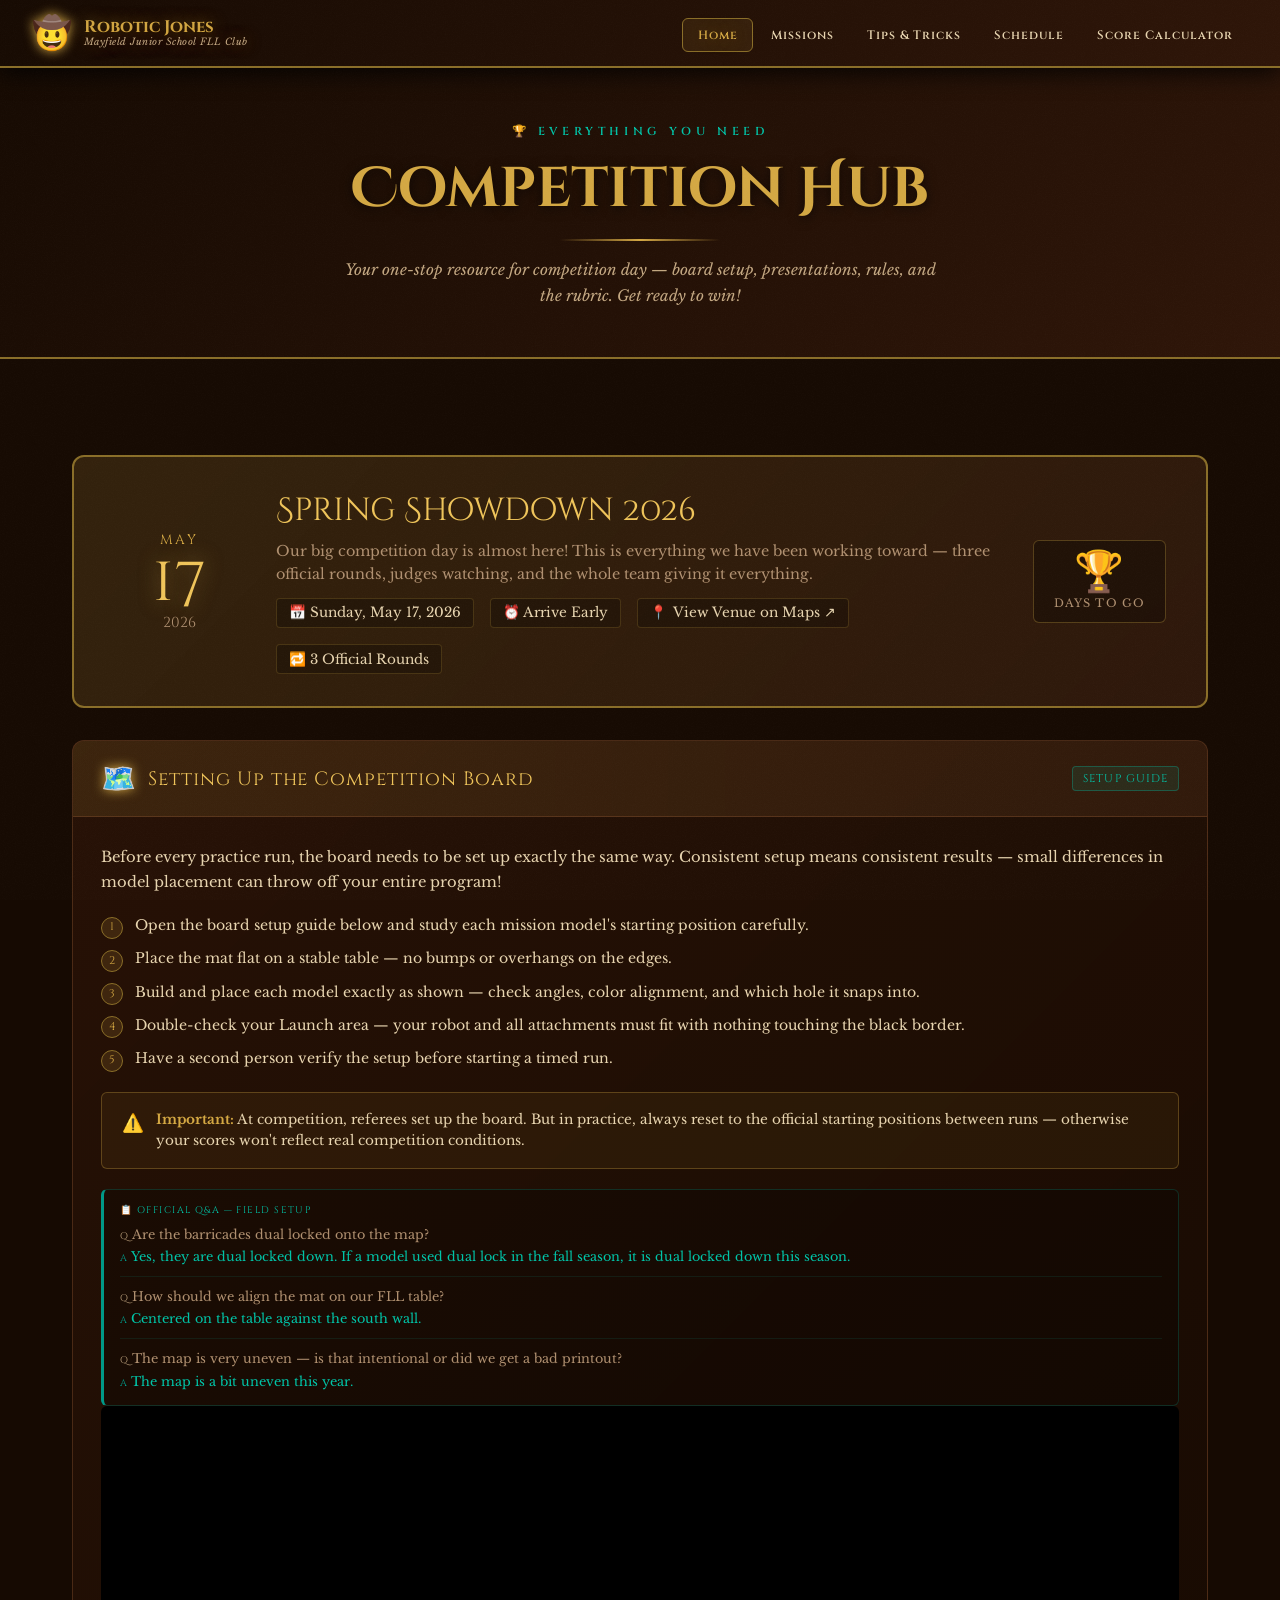
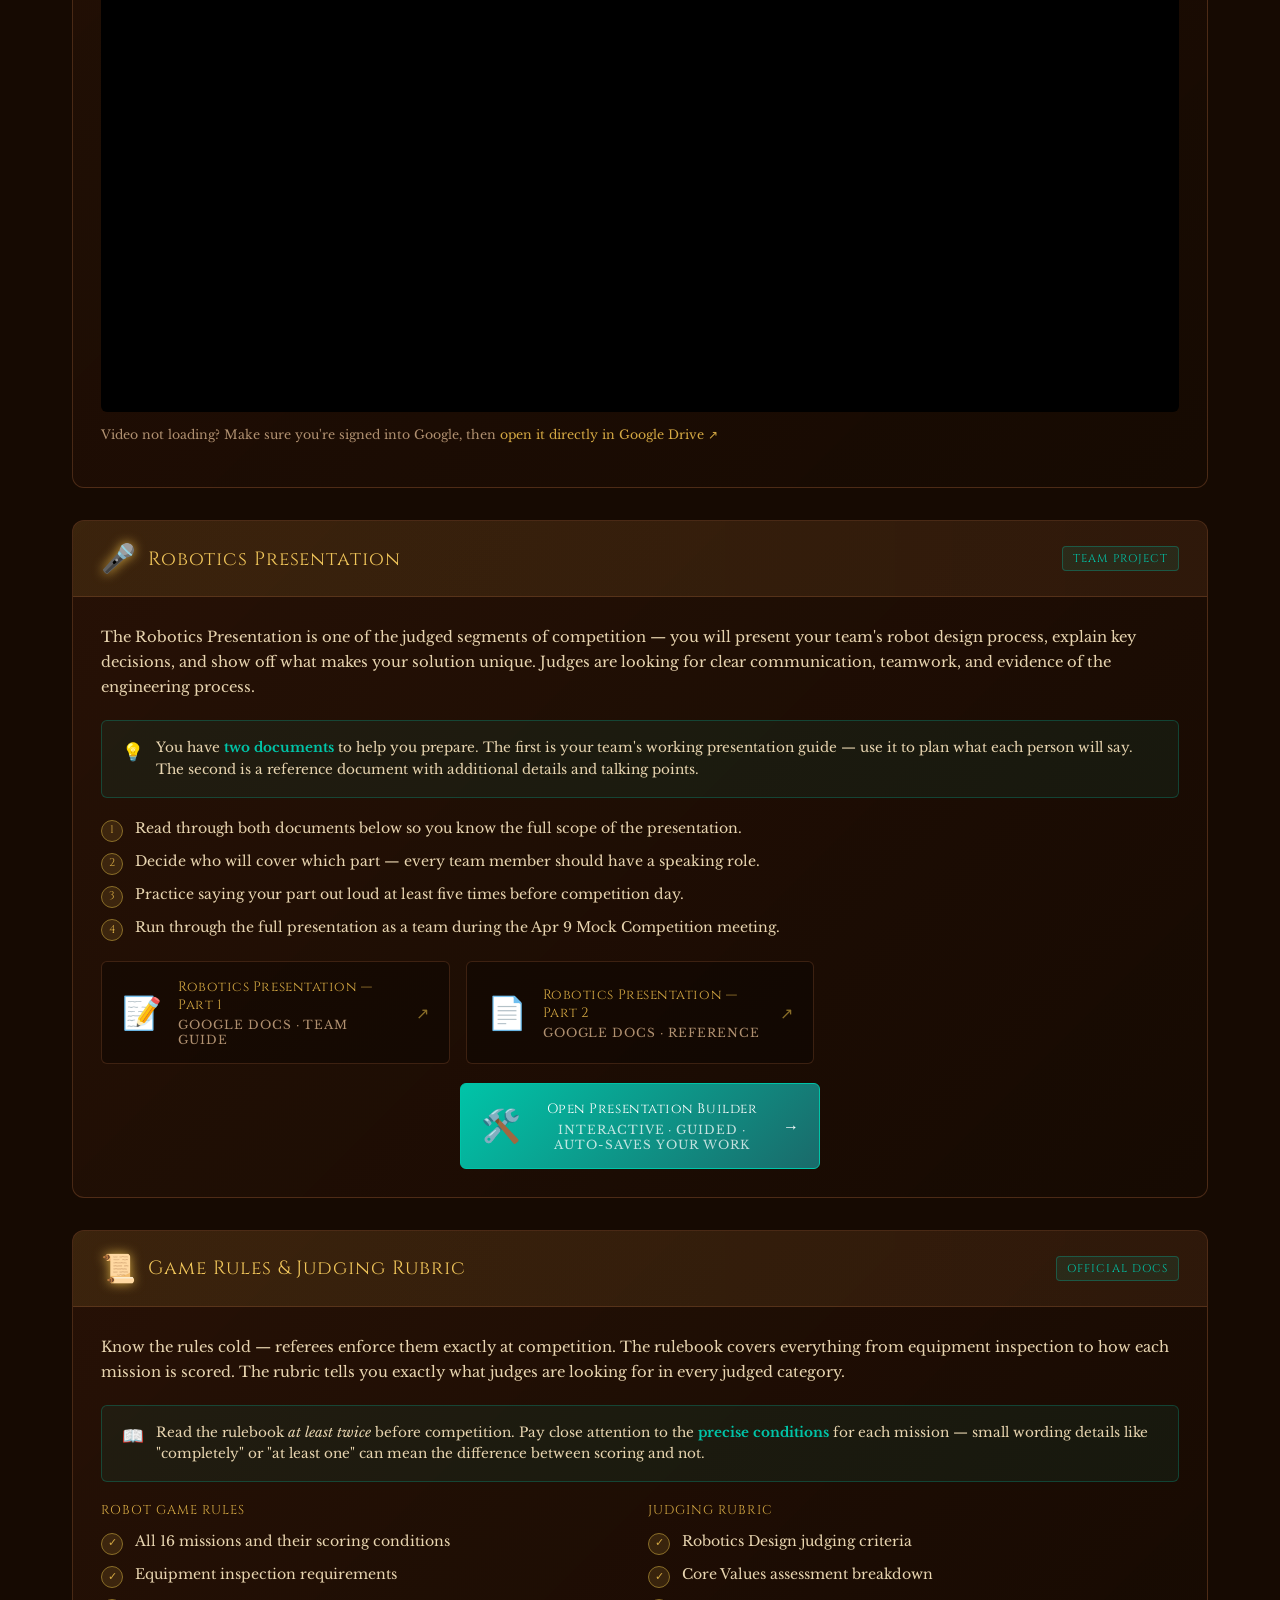
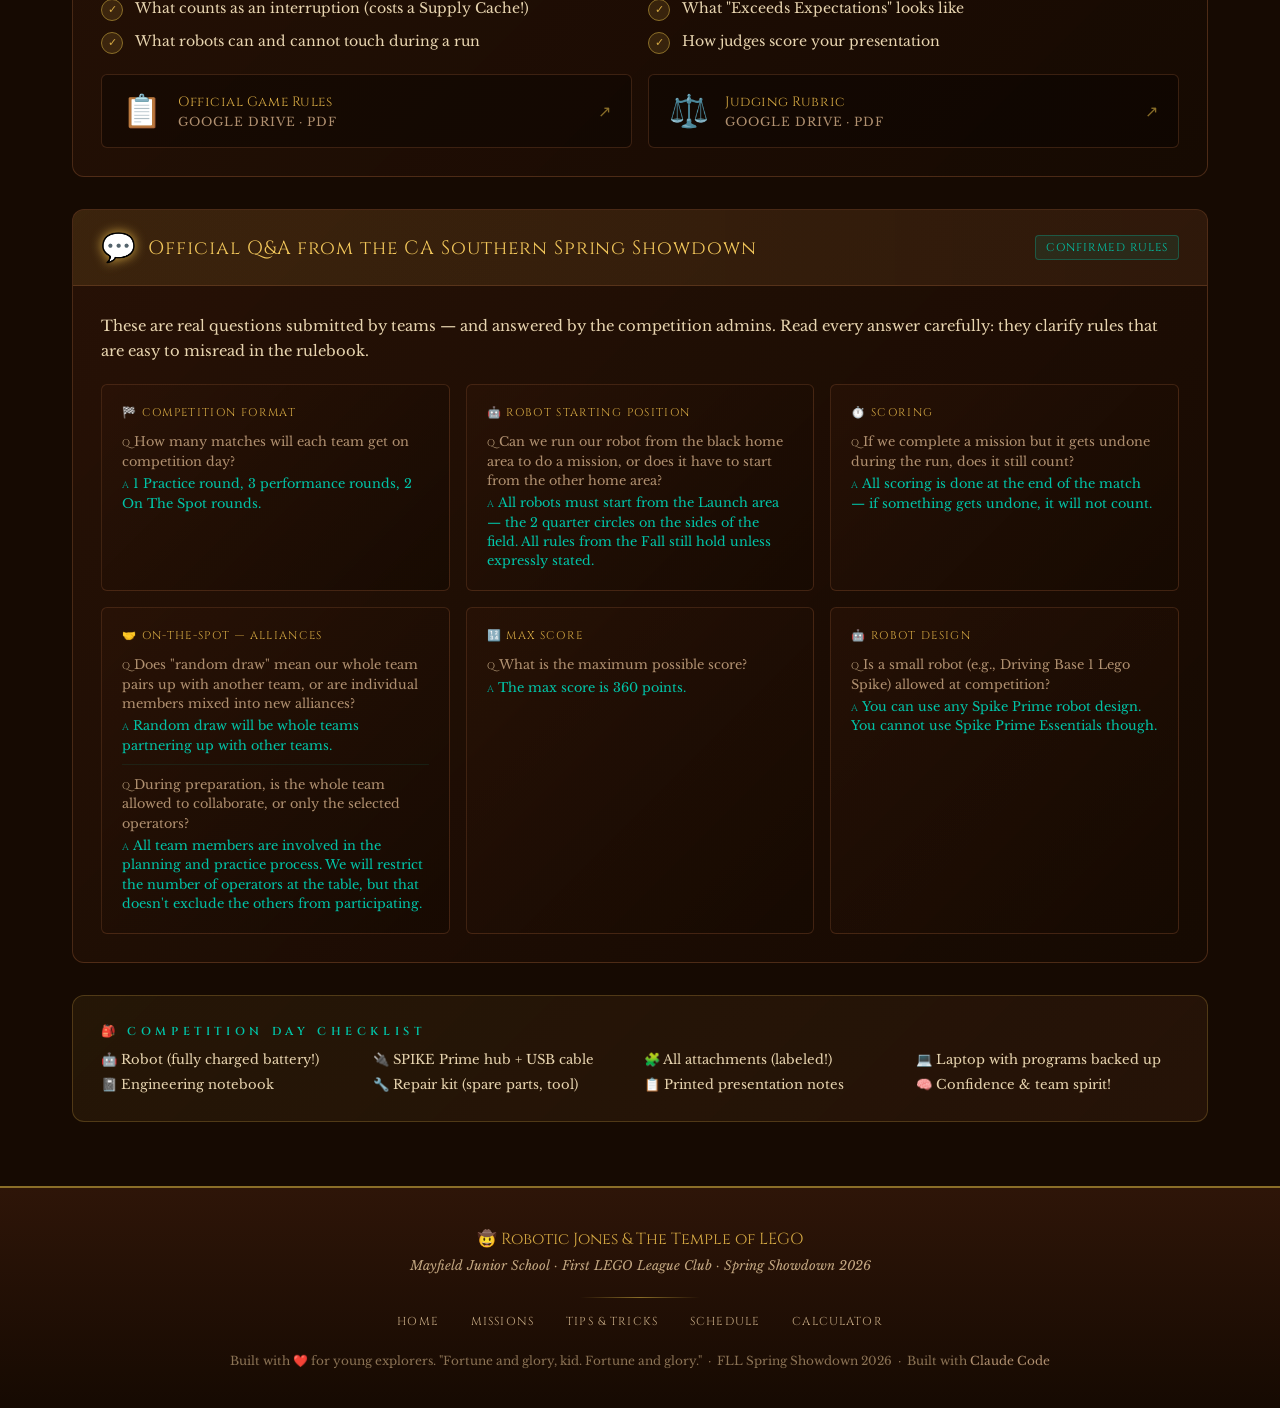
==== commit e6c3fc30: "Embed board setup video inline for iPadOS compatibility Replace Google Drive /view link with /previe" ====
--- a/index.html
+++ b/index.html
@@ -147,6 +147,30 @@
       color: var(--tan-light);
       line-height: 1.7;
       margin-bottom: 1.25rem;
+    }
+
+    /* Board setup video embed */
+    .video-embed-wrap {
+      position: relative;
+      width: 100%;
+      aspect-ratio: 16 / 9;
+      border-radius: var(--radius);
+      overflow: hidden;
+      background: #000;
+      margin-bottom: 0.9rem;
+    }
+    .video-embed-wrap iframe {
+      position: absolute;
+      inset: 0;
+      width: 100%;
+      height: 100%;
+      border: none;
+    }
+    .video-fallback-note {
+      font-size: 0.78rem;
+      color: var(--stone-light);
+      margin-bottom: 0.9rem;
+      line-height: 1.5;
     }
 
     /* Resource link cards */
@@ -440,16 +464,18 @@
             <div class="qa-a">The map is a bit uneven this year.</div>
           </div>
         </div>
-        <div class="resource-links">
-          <a href="https://drive.google.com/file/d/1ZRfxyRHeTiQYLHYhLX620ZPJtC4x_glF/view?usp=sharing" target="_blank" rel="noopener" class="resource-link-card">
-            <span class="resource-link-file-icon">📋</span>
-            <div class="resource-link-info">
-              <div class="resource-link-name">Board Setup Guide</div>
-              <div class="resource-link-type">Google Drive · PDF</div>
-            </div>
-            <span class="resource-link-arrow">↗</span>
-          </a>
-        </div>
+        <div class="video-embed-wrap">
+          <iframe
+            src="https://drive.google.com/file/d/1ZRfxyRHeTiQYLHYhLX620ZPJtC4x_glF/preview"
+            allow="autoplay"
+            allowfullscreen
+            loading="lazy"
+          ></iframe>
+        </div>
+        <p class="video-fallback-note">
+          Video not loading? Make sure you're signed into Google, then
+          <a href="https://drive.google.com/file/d/1ZRfxyRHeTiQYLHYhLX620ZPJtC4x_glF/view?usp=sharing" target="_blank" rel="noopener" style="color:var(--gold);">open it directly in Google Drive ↗</a>
+        </p>
       </div>
     </div>
 
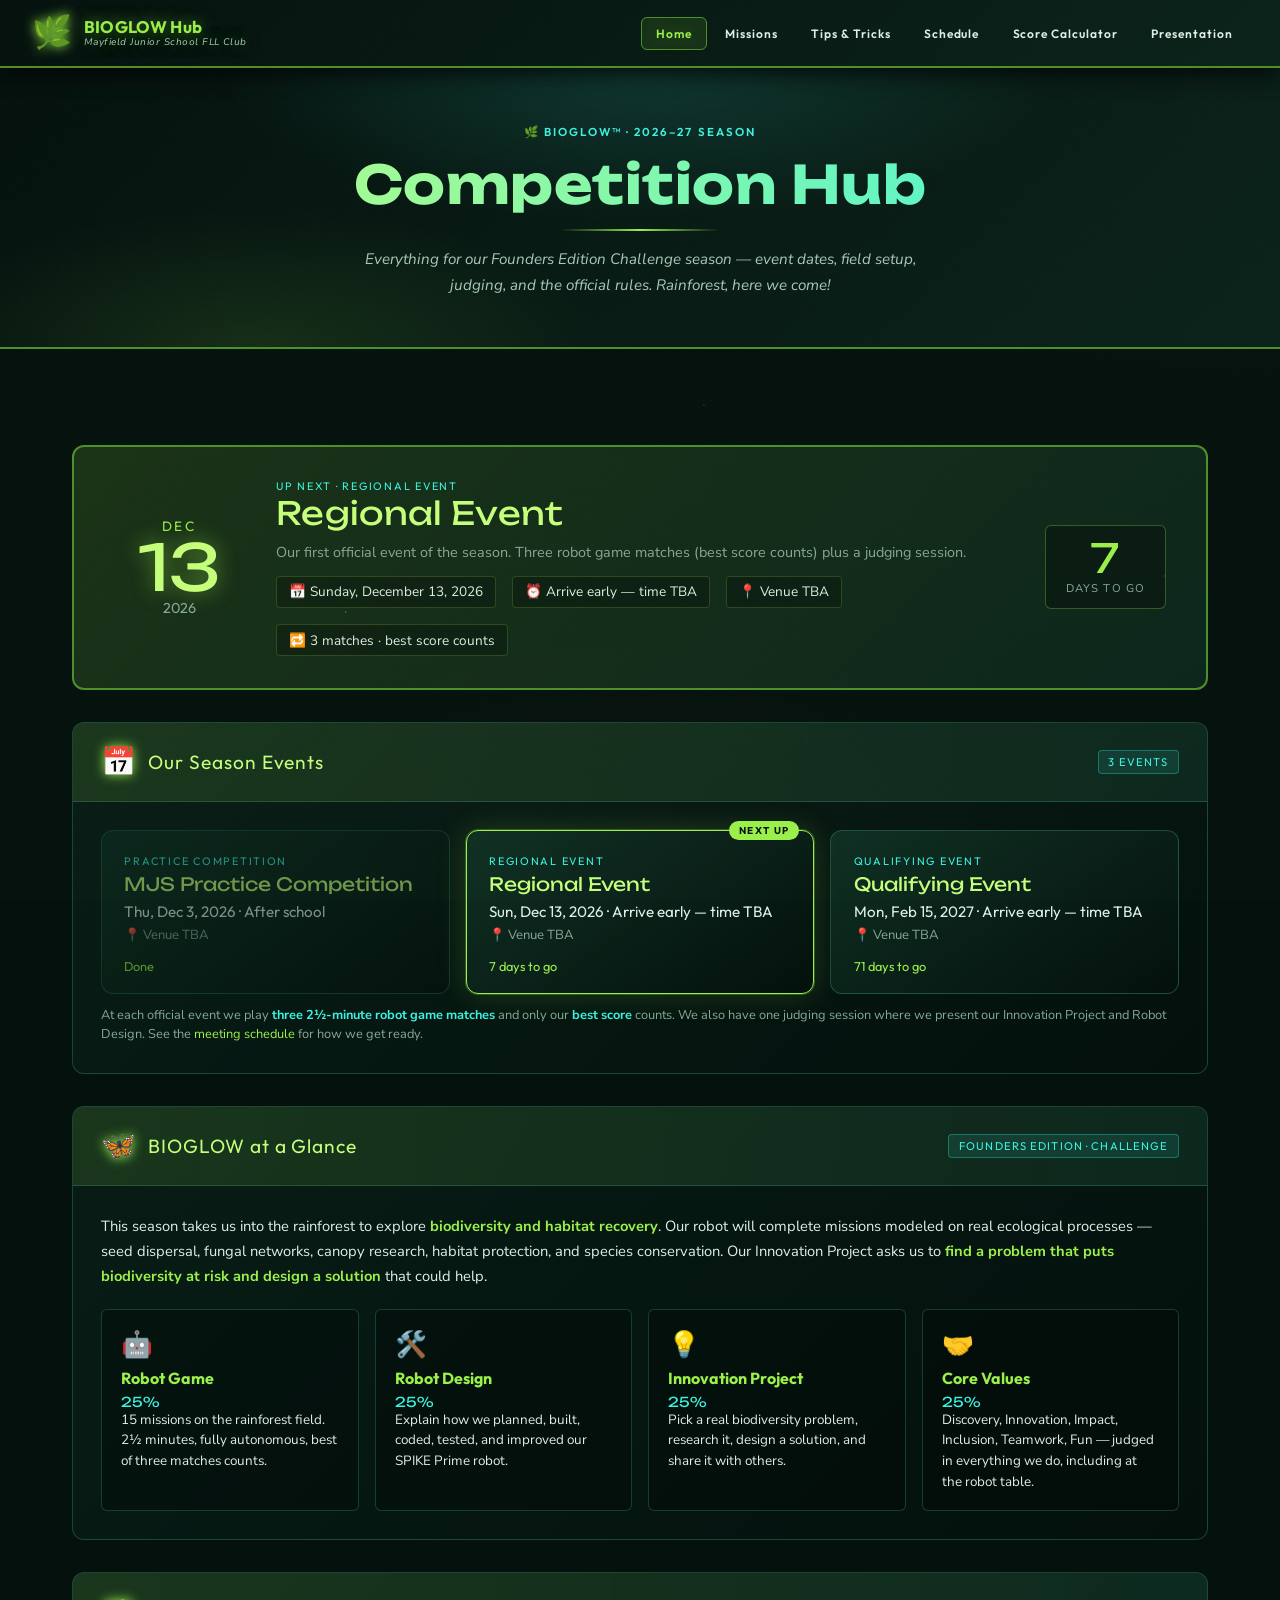
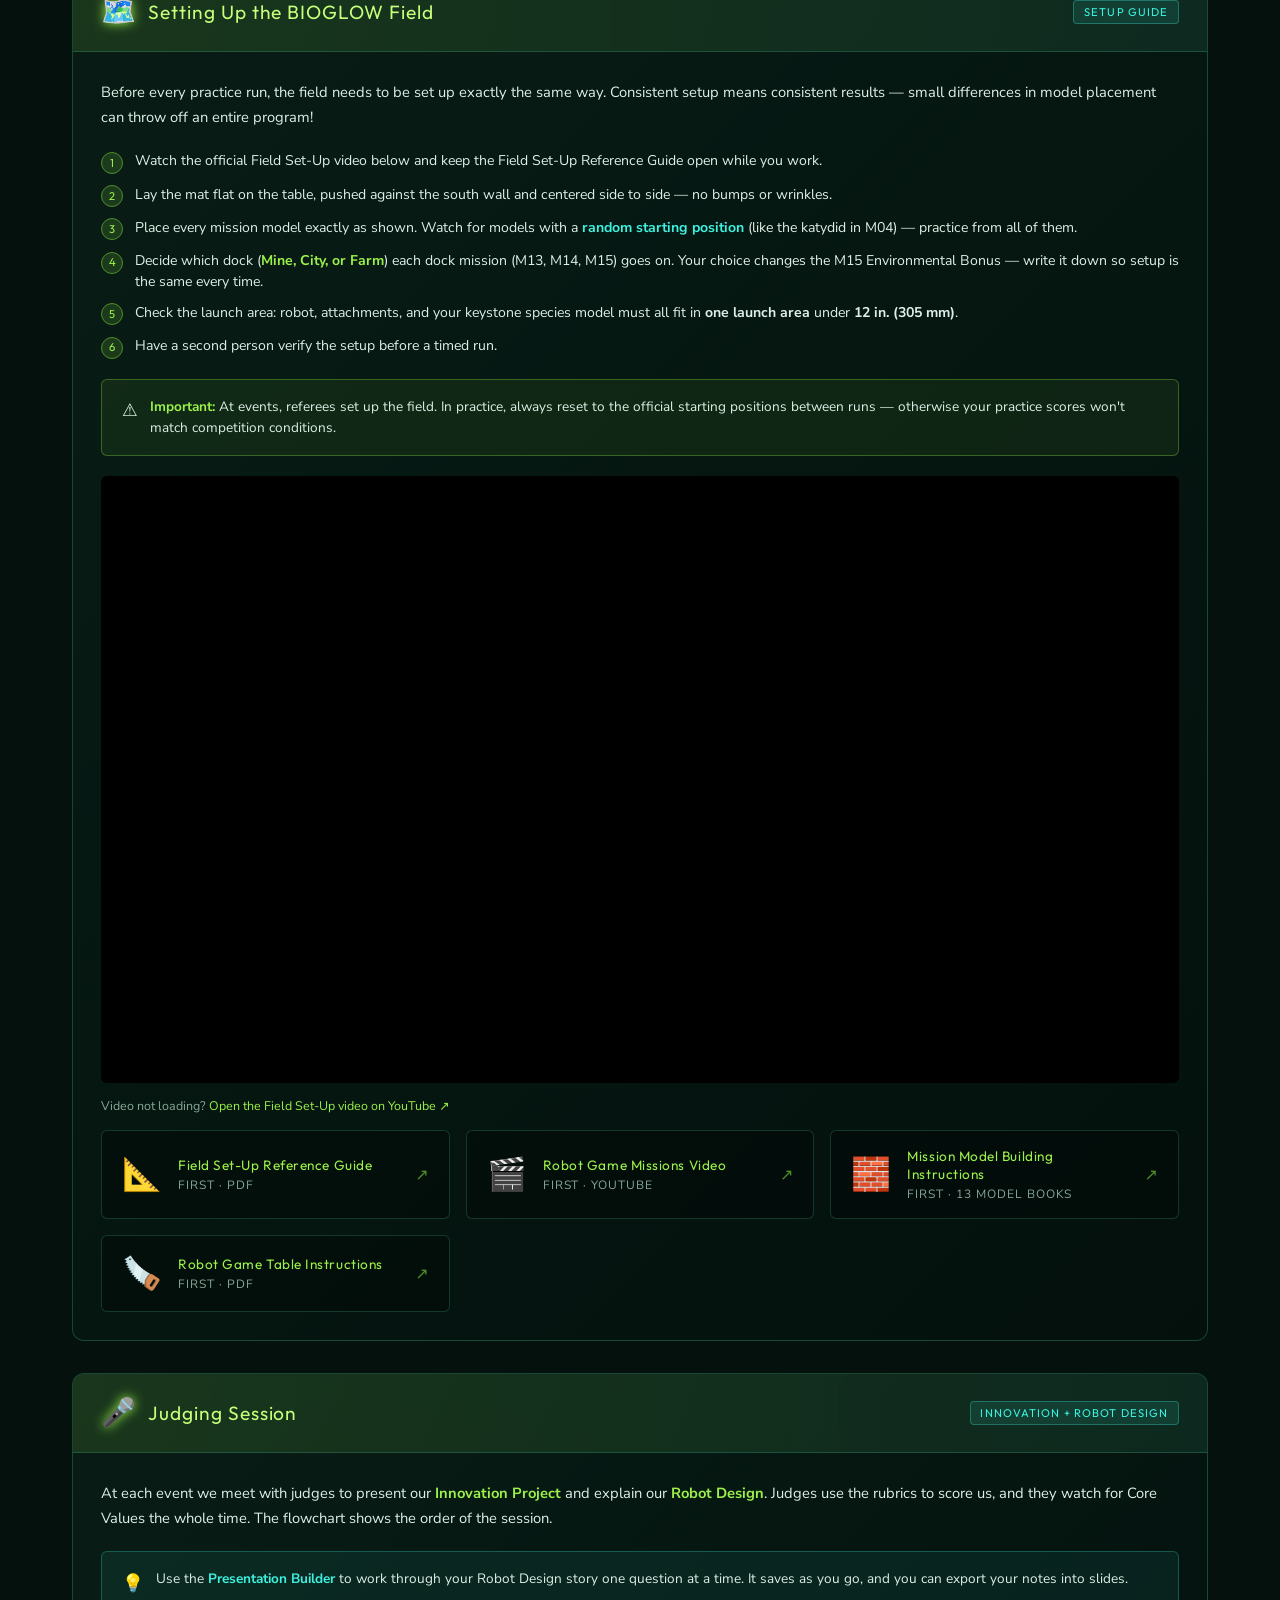
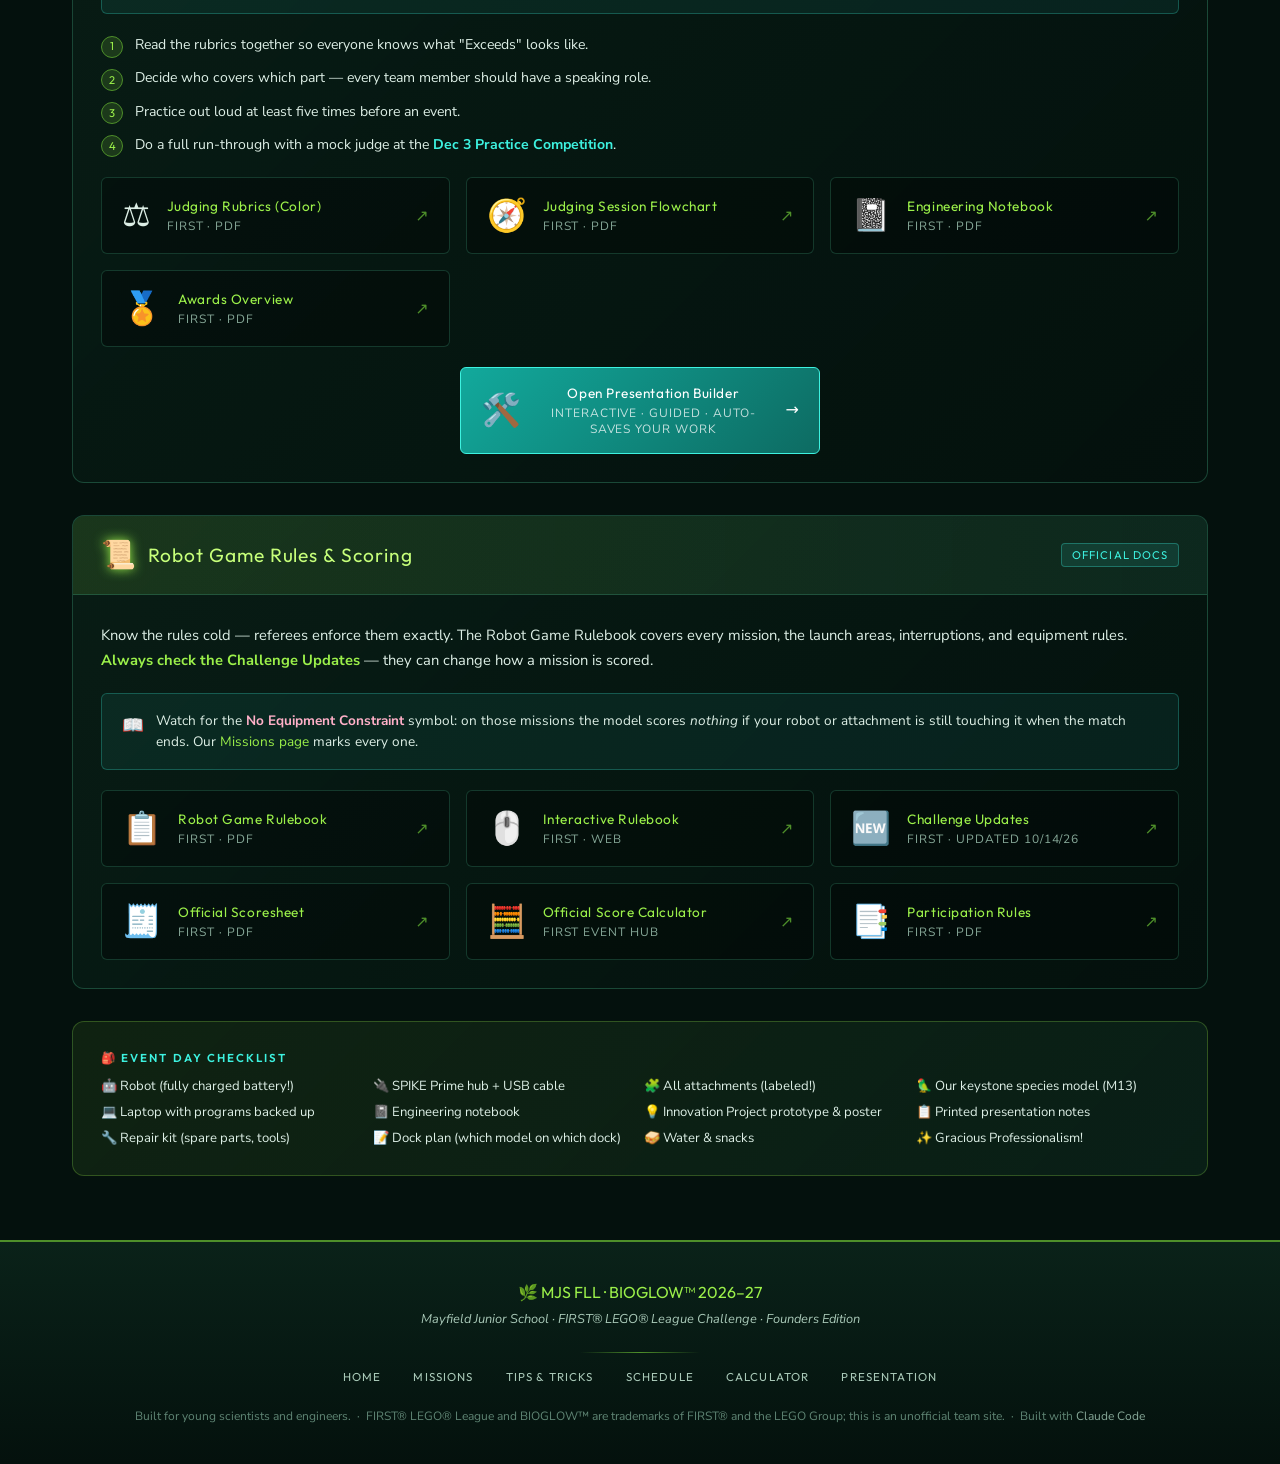
==== commit 18e0d159: "Update site for the 2026–27 BIOGLOW season - New bioluminescent rainforest theme across all pages - " ====
--- a/index.html
+++ b/index.html
@@ -3,8 +3,9 @@
 <head>
   <meta charset="UTF-8" />
   <meta name="viewport" content="width=device-width, initial-scale=1.0" />
-  <title>Competition Hub — Robotic Jones &amp; The Temple of LEGO</title>
+  <title>Competition Hub — BIOGLOW Hub · MJS FLL</title>
   <link rel="stylesheet" href="style.css" />
+
   <style>
     /* ── Competition Hub page styles ── */
     .hub-grid {
@@ -15,7 +16,7 @@
 
     /* Competition Date Banner */
     .comp-date-banner {
-      background: linear-gradient(135deg, rgba(212,168,67,0.15) 0%, rgba(61,32,16,0.6) 100%);
+      background: linear-gradient(135deg, rgba(155,240,74,0.15) 0%, rgba(17,52,38,0.6) 100%);
       border: 2px solid var(--gold-dark);
       border-radius: var(--radius-lg);
       padding: 2rem 2.5rem;
@@ -40,7 +41,7 @@
       font-size: 4rem;
       line-height: 1;
       color: var(--gold-light);
-      text-shadow: 0 0 20px rgba(212,168,67,0.5);
+      text-shadow: 0 0 20px rgba(155,240,74,0.5);
     }
     .comp-date-year {
       font-family: var(--font-heading);
@@ -69,7 +70,7 @@
       font-size: 0.85rem;
       color: var(--tan-light);
       background: rgba(0,0,0,0.25);
-      border: 1px solid rgba(212,168,67,0.2);
+      border: 1px solid rgba(155,240,74,0.2);
       border-radius: 4px;
       padding: 0.35rem 0.75rem;
     }
@@ -83,7 +84,7 @@
     .comp-countdown-inline {
       text-align: center;
       background: rgba(0,0,0,0.3);
-      border: 1px solid rgba(212,168,67,0.3);
+      border: 1px solid rgba(155,240,74,0.3);
       border-radius: var(--radius);
       padding: 0.75rem 1.25rem;
       min-width: 120px;
@@ -104,14 +105,14 @@
 
     /* Resource Cards */
     .resource-section {
-      background: linear-gradient(135deg, rgba(46,21,8,0.7) 0%, rgba(22,10,2,0.9) 100%);
-      border: 1px solid rgba(122,72,40,0.5);
+      background: linear-gradient(135deg, rgba(10,34,25,0.7) 0%, rgba(4,17,13,0.9) 100%);
+      border: 1px solid rgba(46,120,92,0.5);
       border-radius: var(--radius-lg);
       overflow: hidden;
     }
     .resource-section-header {
-      background: linear-gradient(90deg, rgba(212,168,67,0.12), rgba(122,72,40,0.2));
-      border-bottom: 1px solid rgba(122,72,40,0.5);
+      background: linear-gradient(90deg, rgba(155,240,74,0.12), rgba(46,120,92,0.2));
+      border-bottom: 1px solid rgba(46,120,92,0.5);
       padding: 1.25rem 1.75rem;
       display: flex;
       align-items: center;
@@ -134,8 +135,8 @@
       letter-spacing: 0.1em;
       text-transform: uppercase;
       color: var(--teal);
-      background: rgba(0,196,168,0.1);
-      border: 1px solid rgba(0,196,168,0.3);
+      background: rgba(61,242,224,0.1);
+      border: 1px solid rgba(61,242,224,0.3);
       border-radius: 4px;
       padding: 0.25rem 0.6rem;
     }
@@ -184,7 +185,7 @@
       align-items: center;
       gap: 1rem;
       background: rgba(0,0,0,0.3);
-      border: 1px solid rgba(122,72,40,0.4);
+      border: 1px solid rgba(46,120,92,0.4);
       border-radius: var(--radius);
       padding: 1rem 1.25rem;
       text-decoration: none;
@@ -193,7 +194,7 @@
     }
     .resource-link-card:hover {
       border-color: var(--gold-dark);
-      background: rgba(212,168,67,0.07);
+      background: rgba(155,240,74,0.07);
       color: var(--gold-light);
       transform: translateY(-2px);
       box-shadow: var(--shadow-sm);
@@ -247,7 +248,7 @@
       flex-shrink: 0;
       width: 22px;
       height: 22px;
-      background: rgba(212,168,67,0.15);
+      background: rgba(155,240,74,0.15);
       border: 1px solid var(--gold-dark);
       border-radius: 50%;
       display: flex;
@@ -261,8 +262,8 @@
 
     /* Info callout box */
     .info-callout {
-      background: rgba(0,196,168,0.07);
-      border: 1px solid rgba(0,196,168,0.25);
+      background: rgba(61,242,224,0.07);
+      border: 1px solid rgba(61,242,224,0.25);
       border-radius: var(--radius);
       padding: 1rem 1.25rem;
       font-size: 0.85rem;
@@ -281,8 +282,8 @@
 
     /* Warning callout */
     .warn-callout {
-      background: rgba(212,168,67,0.07);
-      border: 1px solid rgba(212,168,67,0.3);
+      background: rgba(155,240,74,0.07);
+      border: 1px solid rgba(155,240,74,0.3);
       border-radius: var(--radius);
       padding: 1rem 1.25rem;
       font-size: 0.85rem;
@@ -309,7 +310,7 @@
     /* Official Q&A */
     .qa-callout {
       background: rgba(0,0,0,0.25);
-      border: 1px solid rgba(0,196,168,0.2);
+      border: 1px solid rgba(61,242,224,0.2);
       border-left: 3px solid var(--teal-dark);
       border-radius: var(--radius);
       padding: 0.85rem 1rem;
@@ -326,7 +327,7 @@
     .qa-item + .qa-item {
       margin-top: 0.6rem;
       padding-top: 0.6rem;
-      border-top: 1px solid rgba(0,196,168,0.1);
+      border-top: 1px solid rgba(61,242,224,0.1);
     }
     .qa-q { font-size: 0.8rem; color: var(--stone-light); line-height: 1.5; margin-bottom: 0.2rem; }
     .qa-a { font-size: 0.8rem; color: var(--teal); line-height: 1.5; }
@@ -340,8 +341,8 @@
       gap: 1rem;
     }
     .qa-topic-card {
-      background: linear-gradient(135deg, rgba(46,21,8,0.5), rgba(22,10,2,0.8));
-      border: 1px solid rgba(122,72,40,0.4);
+      background: linear-gradient(135deg, rgba(10,34,25,0.5), rgba(4,17,13,0.8));
+      border: 1px solid rgba(46,120,92,0.4);
       border-radius: var(--radius);
       padding: 1.25rem;
     }
@@ -353,6 +354,14 @@
       color: var(--gold);
       margin-bottom: 0.75rem;
     }
+  
+    .glance-grid { display:grid; grid-template-columns:repeat(auto-fit,minmax(200px,1fr)); gap:1rem; }
+    .glance-card { background:rgba(0,0,0,0.25); border:1px solid rgba(46,120,92,0.45); border-radius:var(--radius); padding:1.1rem 1.2rem; }
+    .glance-icon { font-size:1.6rem; }
+    .glance-title { font-family:var(--font-heading); font-weight:700; color:var(--gold); margin:.35rem 0 .3rem; }
+    .glance-pct { font-family:var(--font-display); color:var(--teal); font-size:.85rem; }
+    .glance-desc { font-size:.84rem; color:var(--tan-light); line-height:1.55; }
+    .timeline-note { font-size:.8rem; color:var(--stone-light); margin-top:.75rem; line-height:1.5; }
   </style>
 </head>
 <body>
@@ -360,9 +369,9 @@
 <!-- ── Navigation ──────────────────────────────────── -->
 <nav class="navbar">
   <a href="index.html" class="nav-logo">
-    <span class="nav-logo-icon">🤠</span>
+    <span class="nav-logo-icon">🌿</span>
     <span class="nav-logo-text">
-      Robotic Jones
+      BIOGLOW Hub
       <span class="nav-logo-sub">Mayfield Junior School FLL Club</span>
     </span>
   </a>
@@ -372,6 +381,7 @@
     <li><a href="tips.html">Tips &amp; Tricks</a></li>
     <li><a href="schedule.html">Schedule</a></li>
     <li><a href="calculator.html">Score Calculator</a></li>
+    <li><a href="presentation.html">Presentation</a></li>
   </ul>
   <button class="hamburger" id="hamburger" aria-label="Menu">
     <span></span><span></span><span></span>
@@ -379,159 +389,209 @@
 </nav>
 
 <!-- ── Page Header ──────────────────────────────────── -->
-<div style="background:linear-gradient(135deg,var(--brown-dark),var(--brown-mid));border-bottom:2px solid var(--gold-dark);padding:3.5rem 2rem 3rem;text-align:center;">
-  <p class="eyebrow">🏆 Everything You Need</p>
-  <h1 class="section-title" style="font-family:var(--font-display);font-size:clamp(2rem,5vw,3.5rem);">Competition Hub</h1>
+<div class="page-hero">
+  <p class="eyebrow">🌿 BIOGLOW™ · 2026–27 Season</p>
+  <h1 class="section-title">Competition Hub</h1>
   <div class="section-divider"></div>
-  <p class="section-desc">Your one-stop resource for competition day — board setup, presentations, rules, and the rubric. Get ready to win!</p>
+  <p class="section-desc">Everything for our Founders Edition Challenge season — event dates, field setup, judging, and the official rules. Rainforest, here we come!</p>
 </div>
 
 <div class="page-container">
   <div class="hub-grid">
 
-    <!-- ── Competition Date ────────────────────────────── -->
-    <div class="comp-date-banner">
+    <!-- ── Next Event Banner ─────────────────────────── -->
+    <div class="comp-date-banner" id="nextBanner">
       <div class="comp-date-big">
-        <div class="comp-date-month">May</div>
-        <div class="comp-date-day">17</div>
-        <div class="comp-date-year">2026</div>
+        <div class="comp-date-month" id="nbMonth">—</div>
+        <div class="comp-date-day" id="nbDay">—</div>
+        <div class="comp-date-year" id="nbYear">—</div>
       </div>
       <div class="comp-date-info">
-        <div class="comp-date-title">Spring Showdown 2026</div>
-        <p style="font-size:0.9rem;color:var(--stone-light);line-height:1.6;">Our big competition day is almost here! This is everything we have been working toward — three official rounds, judges watching, and the whole team giving it everything.</p>
-        <div class="comp-date-meta">
-          <div class="comp-meta-item">📅 Sunday, May 17, 2026</div>
-          <div class="comp-meta-item">⏰ Arrive Early</div>
-          <div class="comp-meta-item">📍 <a href="https://maps.app.goo.gl/ngwDeNgpP8jHwD8F7" target="_blank" rel="noopener">View Venue on Maps ↗</a></div>
-          <div class="comp-meta-item">🔁 3 Official Rounds</div>
-        </div>
+        <div class="event-kind" id="nbKind">Up next</div>
+        <div class="comp-date-title" id="nbName">—</div>
+        <p style="font-size:0.9rem;color:var(--stone-light);line-height:1.6;" id="nbNote"></p>
+        <div class="comp-date-meta" id="nbMeta"></div>
       </div>
       <div class="comp-countdown-inline">
         <div class="comp-countdown-num" id="countdownNum">—</div>
-        <div class="comp-countdown-label">Days to Go</div>
+        <div class="comp-countdown-label" id="countdownLabel">Days to Go</div>
       </div>
     </div>
 
-    <!-- ── Board Setup ─────────────────────────────────── -->
+    <!-- ── Season Events ─────────────────────────────── -->
+    <div class="resource-section">
+      <div class="resource-section-header">
+        <span class="resource-section-icon">📅</span>
+        <span class="resource-section-title">Our Season Events</span>
+        <span class="resource-section-tag">3 Events</span>
+      </div>
+      <div class="resource-section-body">
+        <div class="event-strip" id="eventStrip"></div>
+        <p class="timeline-note">At each official event we play <strong style="color:var(--teal);">three 2½-minute robot game matches</strong> and only our <strong style="color:var(--teal);">best score</strong> counts. We also have one judging session where we present our Innovation Project and Robot Design. See the <a href="schedule.html">meeting schedule</a> for how we get ready.</p>
+      </div>
+    </div>
+
+    <!-- ── Season at a Glance ────────────────────────── -->
+    <div class="resource-section">
+      <div class="resource-section-header">
+        <span class="resource-section-icon">🦋</span>
+        <span class="resource-section-title">BIOGLOW at a Glance</span>
+        <span class="resource-section-tag">Founders Edition · Challenge</span>
+      </div>
+      <div class="resource-section-body">
+        <p class="resource-desc">
+          This season takes us into the rainforest to explore <strong style="color:var(--gold);">biodiversity and habitat recovery</strong>. Our robot will complete missions modeled on real ecological processes — seed dispersal, fungal networks, canopy research, habitat protection, and species conservation. Our Innovation Project asks us to <strong style="color:var(--gold);">find a problem that puts biodiversity at risk and design a solution</strong> that could help.
+        </p>
+        <div class="glance-grid">
+          <div class="glance-card">
+            <div class="glance-icon">🤖</div>
+            <div class="glance-title">Robot Game</div>
+            <div class="glance-pct">25%</div>
+            <div class="glance-desc">15 missions on the rainforest field. 2½ minutes, fully autonomous, best of three matches counts.</div>
+          </div>
+          <div class="glance-card">
+            <div class="glance-icon">🛠️</div>
+            <div class="glance-title">Robot Design</div>
+            <div class="glance-pct">25%</div>
+            <div class="glance-desc">Explain how we planned, built, coded, tested, and improved our SPIKE Prime robot.</div>
+          </div>
+          <div class="glance-card">
+            <div class="glance-icon">💡</div>
+            <div class="glance-title">Innovation Project</div>
+            <div class="glance-pct">25%</div>
+            <div class="glance-desc">Pick a real biodiversity problem, research it, design a solution, and share it with others.</div>
+          </div>
+          <div class="glance-card">
+            <div class="glance-icon">🤝</div>
+            <div class="glance-title">Core Values</div>
+            <div class="glance-pct">25%</div>
+            <div class="glance-desc">Discovery, Innovation, Impact, Inclusion, Teamwork, Fun — judged in everything we do, including at the robot table.</div>
+          </div>
+        </div>
+      </div>
+    </div>
+
+    <!-- ── Field Setup ───────────────────────────────── -->
     <div class="resource-section">
       <div class="resource-section-header">
         <span class="resource-section-icon">🗺️</span>
-        <span class="resource-section-title">Setting Up the Competition Board</span>
+        <span class="resource-section-title">Setting Up the BIOGLOW Field</span>
         <span class="resource-section-tag">Setup Guide</span>
       </div>
       <div class="resource-section-body">
         <p class="resource-desc">
-          Before every practice run, the board needs to be set up exactly the same way. Consistent setup means consistent results — small differences in model placement can throw off your entire program!
+          Before every practice run, the field needs to be set up exactly the same way. Consistent setup means consistent results — small differences in model placement can throw off an entire program!
         </p>
         <div class="steps-list">
-          <div class="step-item">
-            <span class="step-num">1</span>
-            <span>Open the board setup guide below and study each mission model's starting position carefully.</span>
-          </div>
-          <div class="step-item">
-            <span class="step-num">2</span>
-            <span>Place the mat flat on a stable table — no bumps or overhangs on the edges.</span>
-          </div>
-          <div class="step-item">
-            <span class="step-num">3</span>
-            <span>Build and place each model exactly as shown — check angles, color alignment, and which hole it snaps into.</span>
-          </div>
-          <div class="step-item">
-            <span class="step-num">4</span>
-            <span>Double-check your Launch area — your robot and all attachments must fit with nothing touching the black border.</span>
-          </div>
-          <div class="step-item">
-            <span class="step-num">5</span>
-            <span>Have a second person verify the setup before starting a timed run.</span>
-          </div>
+          <div class="step-item"><span class="step-num">1</span><span>Watch the official Field Set-Up video below and keep the Field Set-Up Reference Guide open while you work.</span></div>
+          <div class="step-item"><span class="step-num">2</span><span>Lay the mat flat on the table, pushed against the south wall and centered side to side — no bumps or wrinkles.</span></div>
+          <div class="step-item"><span class="step-num">3</span><span>Place every mission model exactly as shown. Watch for models with a <strong style="color:var(--teal);">random starting position</strong> (like the katydid in M04) — practice from all of them.</span></div>
+          <div class="step-item"><span class="step-num">4</span><span>Decide which dock (<strong style="color:var(--gold);">Mine, City, or Farm</strong>) each dock mission (M13, M14, M15) goes on. Your choice changes the M15 Environmental Bonus — write it down so setup is the same every time.</span></div>
+          <div class="step-item"><span class="step-num">5</span><span>Check the launch area: robot, attachments, and your keystone species model must all fit in <strong>one launch area</strong> under <strong>12 in. (305 mm)</strong>.</span></div>
+          <div class="step-item"><span class="step-num">6</span><span>Have a second person verify the setup before a timed run.</span></div>
         </div>
         <div class="warn-callout">
           <span class="info-callout-icon">⚠️</span>
-          <span><strong style="color:var(--gold);">Important:</strong> At competition, referees set up the board. But in practice, always reset to the official starting positions between runs — otherwise your scores won't reflect real competition conditions.</span>
-        </div>
-        <div class="qa-callout">
-          <div class="qa-header">📋 Official Q&amp;A — Field Setup</div>
-          <div class="qa-item">
-            <div class="qa-q">Are the barricades dual locked onto the map?</div>
-            <div class="qa-a">Yes, they are dual locked down. If a model used dual lock in the fall season, it is dual locked down this season.</div>
-          </div>
-          <div class="qa-item">
-            <div class="qa-q">How should we align the mat on our FLL table?</div>
-            <div class="qa-a">Centered on the table against the south wall.</div>
-          </div>
-          <div class="qa-item">
-            <div class="qa-q">The map is very uneven — is that intentional or did we get a bad printout?</div>
-            <div class="qa-a">The map is a bit uneven this year.</div>
-          </div>
+          <span><strong style="color:var(--gold);">Important:</strong> At events, referees set up the field. In practice, always reset to the official starting positions between runs — otherwise your practice scores won't match competition conditions.</span>
         </div>
         <div class="video-embed-wrap">
-          <iframe
-            src="https://drive.google.com/file/d/1ZRfxyRHeTiQYLHYhLX620ZPJtC4x_glF/preview"
-            allow="autoplay"
-            allowfullscreen
-            loading="lazy"
-          ></iframe>
-        </div>
-        <p class="video-fallback-note">
-          Video not loading? Make sure you're signed into Google, then
-          <a href="https://drive.google.com/file/d/1ZRfxyRHeTiQYLHYhLX620ZPJtC4x_glF/view?usp=sharing" target="_blank" rel="noopener" style="color:var(--gold);">open it directly in Google Drive ↗</a>
-        </p>
+          <iframe src="https://www.youtube-nocookie.com/embed/wDan0826cn0" title="BIOGLOW Field Set-Up Video" allow="accelerometer; encrypted-media; gyroscope; picture-in-picture; fullscreen" allowfullscreen loading="lazy"></iframe>
+        </div>
+        <p class="video-fallback-note">Video not loading? <a href="https://youtu.be/wDan0826cn0" target="_blank" rel="noopener" style="color:var(--gold);">Open the Field Set-Up video on YouTube ↗</a></p>
+        <div class="resource-links">
+          <a href="https://firstinspires.blob.core.windows.net/fll/challenge/2026-27/fll-challenge-bioglow-field-setup-reference-guide.pdf" target="_blank" rel="noopener" class="resource-link-card">
+            <span class="resource-link-file-icon">📐</span>
+            <div class="resource-link-info">
+              <div class="resource-link-name">Field Set-Up Reference Guide</div>
+              <div class="resource-link-type">FIRST · PDF</div>
+            </div>
+            <span class="resource-link-arrow">↗</span>
+          </a>
+          <a href="https://youtu.be/uhZZ8O1StiQ" target="_blank" rel="noopener" class="resource-link-card">
+            <span class="resource-link-file-icon">🎬</span>
+            <div class="resource-link-info">
+              <div class="resource-link-name">Robot Game Missions Video</div>
+              <div class="resource-link-type">FIRST · YouTube</div>
+            </div>
+            <span class="resource-link-arrow">↗</span>
+          </a>
+          <a href="https://www.firstinspires.org/resources/library/fll/season-materials" target="_blank" rel="noopener" class="resource-link-card">
+            <span class="resource-link-file-icon">🧱</span>
+            <div class="resource-link-info">
+              <div class="resource-link-name">Mission Model Building Instructions</div>
+              <div class="resource-link-type">FIRST · 13 model books</div>
+            </div>
+            <span class="resource-link-arrow">↗</span>
+          </a>
+          <a href="https://firstinspires.blob.core.windows.net/fll/challenge/2026-27/fll-challenge-bioglow-table-building-instructions.pdf" target="_blank" rel="noopener" class="resource-link-card">
+            <span class="resource-link-file-icon">🪚</span>
+            <div class="resource-link-info">
+              <div class="resource-link-name">Robot Game Table Instructions</div>
+              <div class="resource-link-type">FIRST · PDF</div>
+            </div>
+            <span class="resource-link-arrow">↗</span>
+          </a>
+        </div>
       </div>
     </div>
 
-    <!-- ── Robotics Presentation ───────────────────────── -->
+    <!-- ── Judging Session ───────────────────────────── -->
     <div class="resource-section">
       <div class="resource-section-header">
         <span class="resource-section-icon">🎤</span>
-        <span class="resource-section-title">Robotics Presentation</span>
-        <span class="resource-section-tag">Team Project</span>
+        <span class="resource-section-title">Judging Session</span>
+        <span class="resource-section-tag">Innovation + Robot Design</span>
       </div>
       <div class="resource-section-body">
         <p class="resource-desc">
-          The Robotics Presentation is one of the judged segments of competition — you will present your team's robot design process, explain key decisions, and show off what makes your solution unique. Judges are looking for clear communication, teamwork, and evidence of the engineering process.
+          At each event we meet with judges to present our <strong style="color:var(--gold);">Innovation Project</strong> and explain our <strong style="color:var(--gold);">Robot Design</strong>. Judges use the rubrics to score us, and they watch for Core Values the whole time. The flowchart shows the order of the session.
         </p>
         <div class="info-callout">
           <span class="info-callout-icon">💡</span>
-          <span>You have <strong style="color:var(--teal);">two documents</strong> to help you prepare. The first is your team's working presentation guide — use it to plan what each person will say. The second is a reference document with additional details and talking points.</span>
+          <span>Use the <strong style="color:var(--teal);">Presentation Builder</strong> to work through your Robot Design story one question at a time. It saves as you go, and you can export your notes into slides.</span>
         </div>
         <div class="steps-list">
-          <div class="step-item">
-            <span class="step-num">1</span>
-            <span>Read through both documents below so you know the full scope of the presentation.</span>
-          </div>
-          <div class="step-item">
-            <span class="step-num">2</span>
-            <span>Decide who will cover which part — every team member should have a speaking role.</span>
-          </div>
-          <div class="step-item">
-            <span class="step-num">3</span>
-            <span>Practice saying your part out loud at least five times before competition day.</span>
-          </div>
-          <div class="step-item">
-            <span class="step-num">4</span>
-            <span>Run through the full presentation as a team during the Apr 9 Mock Competition meeting.</span>
-          </div>
+          <div class="step-item"><span class="step-num">1</span><span>Read the rubrics together so everyone knows what "Exceeds" looks like.</span></div>
+          <div class="step-item"><span class="step-num">2</span><span>Decide who covers which part — every team member should have a speaking role.</span></div>
+          <div class="step-item"><span class="step-num">3</span><span>Practice out loud at least five times before an event.</span></div>
+          <div class="step-item"><span class="step-num">4</span><span>Do a full run-through with a mock judge at the <strong style="color:var(--teal);">Dec 3 Practice Competition</strong>.</span></div>
         </div>
         <div class="resource-links">
-          <a href="https://docs.google.com/document/d/1apH3niU3LqC7jzeksgItDY4hBRi0bTe033a8nE4goSw/edit?usp=sharing" target="_blank" rel="noopener" class="resource-link-card">
-            <span class="resource-link-file-icon">📝</span>
-            <div class="resource-link-info">
-              <div class="resource-link-name">Robotics Presentation — Part 1</div>
-              <div class="resource-link-type">Google Docs · Team Guide</div>
-            </div>
-            <span class="resource-link-arrow">↗</span>
-          </a>
-          <a href="https://docs.google.com/document/d/1TMB_FdjnpF4MyU4wpnH-HfN-izaSJJc7hC1rxfyF744/edit?usp=sharing" target="_blank" rel="noopener" class="resource-link-card">
-            <span class="resource-link-file-icon">📄</span>
-            <div class="resource-link-info">
-              <div class="resource-link-name">Robotics Presentation — Part 2</div>
-              <div class="resource-link-type">Google Docs · Reference</div>
+          <a href="https://firstinspires.blob.core.windows.net/fll/challenge/2026-27/fll-challenge-bioglow-rubrics-color.pdf" target="_blank" rel="noopener" class="resource-link-card">
+            <span class="resource-link-file-icon">⚖️</span>
+            <div class="resource-link-info">
+              <div class="resource-link-name">Judging Rubrics (Color)</div>
+              <div class="resource-link-type">FIRST · PDF</div>
+            </div>
+            <span class="resource-link-arrow">↗</span>
+          </a>
+          <a href="https://firstinspires.blob.core.windows.net/fll/challenge/2026-27/fll-challenge-bioglow-judging-session-flowchart.pdf" target="_blank" rel="noopener" class="resource-link-card">
+            <span class="resource-link-file-icon">🧭</span>
+            <div class="resource-link-info">
+              <div class="resource-link-name">Judging Session Flowchart</div>
+              <div class="resource-link-type">FIRST · PDF</div>
+            </div>
+            <span class="resource-link-arrow">↗</span>
+          </a>
+          <a href="https://firstinspires.blob.core.windows.net/fll/challenge/2026-27/fll-challenge-bioglow-en.pdf" target="_blank" rel="noopener" class="resource-link-card">
+            <span class="resource-link-file-icon">📓</span>
+            <div class="resource-link-info">
+              <div class="resource-link-name">Engineering Notebook</div>
+              <div class="resource-link-type">FIRST · PDF</div>
+            </div>
+            <span class="resource-link-arrow">↗</span>
+          </a>
+          <a href="https://firstinspires.blob.core.windows.net/fll/challenge/2026-27/fll-challenge-bioglow-awards.pdf" target="_blank" rel="noopener" class="resource-link-card">
+            <span class="resource-link-file-icon">🏅</span>
+            <div class="resource-link-info">
+              <div class="resource-link-name">Awards Overview</div>
+              <div class="resource-link-type">FIRST · PDF</div>
             </div>
             <span class="resource-link-arrow">↗</span>
           </a>
         </div>
         <div style="margin-top:1.2rem; text-align:center;">
-          <a href="presentation.html" class="resource-link-card" style="display:inline-flex; max-width:360px; background:linear-gradient(135deg,var(--teal),#1a6a6a); border-color:var(--teal);">
+          <a href="presentation.html" class="resource-link-card" style="display:inline-flex; max-width:360px; background:linear-gradient(135deg,var(--teal-dark),#0d6b62); border-color:var(--teal);">
             <span class="resource-link-file-icon">🛠️</span>
             <div class="resource-link-info">
               <div class="resource-link-name" style="color:#fff;">Open Presentation Builder</div>
@@ -543,165 +603,90 @@
       </div>
     </div>
 
-    <!-- ── Game Rules & Rubric ─────────────────────────── -->
+    <!-- ── Rules & Official Docs ─────────────────────── -->
     <div class="resource-section">
       <div class="resource-section-header">
         <span class="resource-section-icon">📜</span>
-        <span class="resource-section-title">Game Rules &amp; Judging Rubric</span>
+        <span class="resource-section-title">Robot Game Rules &amp; Scoring</span>
         <span class="resource-section-tag">Official Docs</span>
       </div>
       <div class="resource-section-body">
         <p class="resource-desc">
-          Know the rules cold — referees enforce them exactly at competition. The rulebook covers everything from equipment inspection to how each mission is scored. The rubric tells you exactly what judges are looking for in every judged category.
+          Know the rules cold — referees enforce them exactly. The Robot Game Rulebook covers every mission, the launch areas, interruptions, and equipment rules. <strong style="color:var(--gold);">Always check the Challenge Updates</strong> — they can change how a mission is scored.
         </p>
         <div class="info-callout">
           <span class="info-callout-icon">📖</span>
-          <span>Read the rulebook <em>at least twice</em> before competition. Pay close attention to the <strong style="color:var(--teal);">precise conditions</strong> for each mission — small wording details like "completely" or "at least one" can mean the difference between scoring and not.</span>
-        </div>
-        <div class="two-col">
-          <div>
-            <p style="font-family:var(--font-heading);font-size:0.8rem;color:var(--gold);letter-spacing:0.08em;margin-bottom:0.75rem;">ROBOT GAME RULES</p>
-            <div class="steps-list">
-              <div class="step-item">
-                <span class="step-num">✓</span>
-                <span>All 16 missions and their scoring conditions</span>
-              </div>
-              <div class="step-item">
-                <span class="step-num">✓</span>
-                <span>Equipment inspection requirements</span>
-              </div>
-              <div class="step-item">
-                <span class="step-num">✓</span>
-                <span>What counts as an interruption (costs a Supply Cache!)</span>
-              </div>
-              <div class="step-item">
-                <span class="step-num">✓</span>
-                <span>What robots can and cannot touch during a run</span>
-              </div>
-            </div>
-            <a href="https://drive.google.com/file/d/17nYCXdE8ERAJbczAQq89z5wcQMX-wI0r/view?usp=sharing" target="_blank" rel="noopener" class="resource-link-card">
-              <span class="resource-link-file-icon">📋</span>
-              <div class="resource-link-info">
-                <div class="resource-link-name">Official Game Rules</div>
-                <div class="resource-link-type">Google Drive · PDF</div>
-              </div>
-              <span class="resource-link-arrow">↗</span>
-            </a>
-          </div>
-          <div>
-            <p style="font-family:var(--font-heading);font-size:0.8rem;color:var(--gold);letter-spacing:0.08em;margin-bottom:0.75rem;">JUDGING RUBRIC</p>
-            <div class="steps-list">
-              <div class="step-item">
-                <span class="step-num">✓</span>
-                <span>Robotics Design judging criteria</span>
-              </div>
-              <div class="step-item">
-                <span class="step-num">✓</span>
-                <span>Core Values assessment breakdown</span>
-              </div>
-              <div class="step-item">
-                <span class="step-num">✓</span>
-                <span>What "Exceeds Expectations" looks like</span>
-              </div>
-              <div class="step-item">
-                <span class="step-num">✓</span>
-                <span>How judges score your presentation</span>
-              </div>
-            </div>
-            <a href="https://drive.google.com/file/d/17_2N-emRCjW5AcCkhS9bQD0hPHGGgd4o/view?usp=sharing" target="_blank" rel="noopener" class="resource-link-card">
-              <span class="resource-link-file-icon">⚖️</span>
-              <div class="resource-link-info">
-                <div class="resource-link-name">Judging Rubric</div>
-                <div class="resource-link-type">Google Drive · PDF</div>
-              </div>
-              <span class="resource-link-arrow">↗</span>
-            </a>
-          </div>
+          <span>Watch for the <strong style="color:#FFB0C8;">No Equipment Constraint</strong> symbol: on those missions the model scores <em>nothing</em> if your robot or attachment is still touching it when the match ends. Our <a href="missions.html">Missions page</a> marks every one.</span>
+        </div>
+        <div class="resource-links">
+          <a href="https://firstinspires.blob.core.windows.net/fll/challenge/2026-27/fll-challenge-bioglow-rgr.pdf" target="_blank" rel="noopener" class="resource-link-card">
+            <span class="resource-link-file-icon">📋</span>
+            <div class="resource-link-info">
+              <div class="resource-link-name">Robot Game Rulebook</div>
+              <div class="resource-link-type">FIRST · PDF</div>
+            </div>
+            <span class="resource-link-arrow">↗</span>
+          </a>
+          <a href="https://firstinspires.blob.core.windows.net/fll/challenge/2026-27/interactive-rgr/index.html" target="_blank" rel="noopener" class="resource-link-card">
+            <span class="resource-link-file-icon">🖱️</span>
+            <div class="resource-link-info">
+              <div class="resource-link-name">Interactive Rulebook</div>
+              <div class="resource-link-type">FIRST · Web</div>
+            </div>
+            <span class="resource-link-arrow">↗</span>
+          </a>
+          <a href="https://firstinspires.blob.core.windows.net/fll/challenge/2026-27/fll-challenge-bioglow-updates.pdf" target="_blank" rel="noopener" class="resource-link-card">
+            <span class="resource-link-file-icon">🆕</span>
+            <div class="resource-link-info">
+              <div class="resource-link-name">Challenge Updates</div>
+              <div class="resource-link-type">FIRST · Updated 10/14/26</div>
+            </div>
+            <span class="resource-link-arrow">↗</span>
+          </a>
+          <a href="https://firstinspires.blob.core.windows.net/fll/challenge/2026-27/fll-challenge-bioglow-software-scoresheet.pdf" target="_blank" rel="noopener" class="resource-link-card">
+            <span class="resource-link-file-icon">🧾</span>
+            <div class="resource-link-info">
+              <div class="resource-link-name">Official Scoresheet</div>
+              <div class="resource-link-type">FIRST · PDF</div>
+            </div>
+            <span class="resource-link-arrow">↗</span>
+          </a>
+          <a href="https://eventhub.firstinspires.org/scoresheet" target="_blank" rel="noopener" class="resource-link-card">
+            <span class="resource-link-file-icon">🧮</span>
+            <div class="resource-link-info">
+              <div class="resource-link-name">Official Score Calculator</div>
+              <div class="resource-link-type">FIRST Event Hub</div>
+            </div>
+            <span class="resource-link-arrow">↗</span>
+          </a>
+          <a href="https://firstinspires.blob.core.windows.net/fll/challenge/2026-27/fll-challenge-bioglow-participation-rules.pdf" target="_blank" rel="noopener" class="resource-link-card">
+            <span class="resource-link-file-icon">📑</span>
+            <div class="resource-link-info">
+              <div class="resource-link-name">Participation Rules</div>
+              <div class="resource-link-type">FIRST · PDF</div>
+            </div>
+            <span class="resource-link-arrow">↗</span>
+          </a>
         </div>
       </div>
     </div>
 
-    <!-- ── Official Q&A ───────────────────────────────── -->
-    <div class="resource-section">
-      <div class="resource-section-header">
-        <span class="resource-section-icon">💬</span>
-        <span class="resource-section-title">Official Q&amp;A from the CA Southern Spring Showdown</span>
-        <span class="resource-section-tag">Confirmed Rules</span>
-      </div>
-      <div class="resource-section-body">
-        <p class="resource-desc">
-          These are real questions submitted by teams — and answered by the competition admins. Read every answer carefully: they clarify rules that are easy to misread in the rulebook.
-        </p>
-        <div class="qa-section-grid">
-
-          <div class="qa-topic-card">
-            <div class="qa-topic-label">🏁 Competition Format</div>
-            <div class="qa-item" style="margin-top:0;">
-              <div class="qa-q">How many matches will each team get on competition day?</div>
-              <div class="qa-a">1 Practice round, 3 performance rounds, 2 On The Spot rounds.</div>
-            </div>
-          </div>
-
-          <div class="qa-topic-card">
-            <div class="qa-topic-label">🤖 Robot Starting Position</div>
-            <div class="qa-item" style="margin-top:0;">
-              <div class="qa-q">Can we run our robot from the black home area to do a mission, or does it have to start from the other home area?</div>
-              <div class="qa-a">All robots must start from the Launch area — the 2 quarter circles on the sides of the field. All rules from the Fall still hold unless expressly stated.</div>
-            </div>
-          </div>
-
-          <div class="qa-topic-card">
-            <div class="qa-topic-label">⏱️ Scoring</div>
-            <div class="qa-item" style="margin-top:0;">
-              <div class="qa-q">If we complete a mission but it gets undone during the run, does it still count?</div>
-              <div class="qa-a">All scoring is done at the end of the match — if something gets undone, it will not count.</div>
-            </div>
-          </div>
-
-          <div class="qa-topic-card">
-            <div class="qa-topic-label">🤝 On-The-Spot — Alliances</div>
-            <div class="qa-item" style="margin-top:0;">
-              <div class="qa-q">Does "random draw" mean our whole team pairs up with another team, or are individual members mixed into new alliances?</div>
-              <div class="qa-a">Random draw will be whole teams partnering up with other teams.</div>
-            </div>
-            <div class="qa-item">
-              <div class="qa-q">During preparation, is the whole team allowed to collaborate, or only the selected operators?</div>
-              <div class="qa-a">All team members are involved in the planning and practice process. We will restrict the number of operators at the table, but that doesn't exclude the others from participating.</div>
-            </div>
-          </div>
-
-          <div class="qa-topic-card">
-            <div class="qa-topic-label">🔢 Max Score</div>
-            <div class="qa-item" style="margin-top:0;">
-              <div class="qa-q">What is the maximum possible score?</div>
-              <div class="qa-a">The max score is 360 points.</div>
-            </div>
-          </div>
-
-          <div class="qa-topic-card">
-            <div class="qa-topic-label">🤖 Robot Design</div>
-            <div class="qa-item" style="margin-top:0;">
-              <div class="qa-q">Is a small robot (e.g., Driving Base 1 Lego Spike) allowed at competition?</div>
-              <div class="qa-a">You can use any Spike Prime robot design. You cannot use Spike Prime Essentials though.</div>
-            </div>
-          </div>
-
-        </div>
-      </div>
-    </div>
-
-    <!-- ── Competition Day Checklist ───────────────────── -->
-    <div style="padding:1.75rem;background:linear-gradient(135deg,rgba(212,168,67,0.08),rgba(61,32,16,0.4));border:1px solid rgba(212,168,67,0.25);border-radius:var(--radius-lg);">
-      <p class="eyebrow" style="margin-bottom:0.75rem;">🎒 Competition Day Checklist</p>
+    <!-- ── Event Day Checklist ───────────────────────── -->
+    <div style="padding:1.75rem;background:linear-gradient(135deg,rgba(155,240,74,0.08),rgba(17,52,38,0.4));border:1px solid rgba(155,240,74,0.25);border-radius:var(--radius-lg);">
+      <p class="eyebrow" style="margin-bottom:0.75rem;">🎒 Event Day Checklist</p>
       <div style="display:grid;grid-template-columns:repeat(auto-fill,minmax(220px,1fr));gap:0.5rem;">
         <div style="font-size:0.82rem;color:var(--tan-light);">🤖 Robot (fully charged battery!)</div>
         <div style="font-size:0.82rem;color:var(--tan-light);">🔌 SPIKE Prime hub + USB cable</div>
         <div style="font-size:0.82rem;color:var(--tan-light);">🧩 All attachments (labeled!)</div>
+        <div style="font-size:0.82rem;color:var(--tan-light);">🦜 Our keystone species model (M13)</div>
         <div style="font-size:0.82rem;color:var(--tan-light);">💻 Laptop with programs backed up</div>
         <div style="font-size:0.82rem;color:var(--tan-light);">📓 Engineering notebook</div>
-        <div style="font-size:0.82rem;color:var(--tan-light);">🔧 Repair kit (spare parts, tool)</div>
+        <div style="font-size:0.82rem;color:var(--tan-light);">💡 Innovation Project prototype &amp; poster</div>
         <div style="font-size:0.82rem;color:var(--tan-light);">📋 Printed presentation notes</div>
-        <div style="font-size:0.82rem;color:var(--tan-light);">🧠 Confidence &amp; team spirit!</div>
+        <div style="font-size:0.82rem;color:var(--tan-light);">🔧 Repair kit (spare parts, tools)</div>
+        <div style="font-size:0.82rem;color:var(--tan-light);">📝 Dock plan (which model on which dock)</div>
+        <div style="font-size:0.82rem;color:var(--tan-light);">🥪 Water &amp; snacks</div>
+        <div style="font-size:0.82rem;color:var(--tan-light);">✨ Gracious Professionalism!</div>
       </div>
     </div>
 
@@ -710,8 +695,8 @@
 
 <!-- ── Footer ───────────────────────────────────────── -->
 <footer>
-  <div class="footer-logo">🤠 Robotic Jones &amp; The Temple of LEGO</div>
-  <div class="footer-sub">Mayfield Junior School · First LEGO League Club · Spring Showdown 2026</div>
+  <div class="footer-logo">🌿 MJS FLL · BIOGLOW™ 2026–27</div>
+  <div class="footer-sub">Mayfield Junior School · FIRST® LEGO® League Challenge · Founders Edition</div>
   <div class="footer-divider"></div>
   <div class="footer-links">
     <a href="index.html">Home</a>
@@ -719,30 +704,55 @@
     <a href="tips.html">Tips &amp; Tricks</a>
     <a href="schedule.html">Schedule</a>
     <a href="calculator.html">Calculator</a>
+    <a href="presentation.html">Presentation</a>
   </div>
-  <div class="footer-copy">Built with ❤️ for young explorers. "Fortune and glory, kid. Fortune and glory." &nbsp;·&nbsp; FLL Spring Showdown 2026 &nbsp;·&nbsp; Built with <a href="https://claude.ai/code" target="_blank" rel="noopener" style="color:var(--stone-light);">Claude Code</a></div>
+  <div class="footer-copy">Built for young scientists and engineers. &nbsp;·&nbsp; FIRST® LEGO® League and BIOGLOW™ are trademarks of FIRST® and the LEGO Group; this is an unofficial team site. &nbsp;·&nbsp; Built with <a href="https://claude.ai/code" target="_blank" rel="noopener" style="color:var(--stone-light);">Claude Code</a></div>
 </footer>
 
+<script src="season.js"></script>
 <script>
-  // Mobile nav toggle
-  const hamburger = document.getElementById('hamburger');
-  const navLinks  = document.getElementById('navLinks');
-  hamburger.addEventListener('click', () => navLinks.classList.toggle('open'));
-
-  // Countdown to May 17, 2026
-  const compDate = new Date('2026-05-17T08:00:00');
-  function updateCountdown() {
-    const now  = new Date();
-    const diff = compDate - now;
-    if (diff <= 0) {
+  (function () {
+    const ev = nextEvent();
+    const banner = document.getElementById('nextBanner');
+    if (!ev) {
+      document.getElementById('nbName').textContent = 'Season complete — what a run!';
       document.getElementById('countdownNum').textContent = '🏆';
+      document.getElementById('countdownLabel').textContent = 'Well done';
     } else {
-      const days = Math.ceil(diff / (1000 * 60 * 60 * 24));
-      document.getElementById('countdownNum').textContent = days;
-    }
-  }
-  updateCountdown();
-  setInterval(updateCountdown, 60000);
+      const d = eventDate(ev);
+      document.getElementById('nbMonth').textContent = d.toLocaleDateString('en-US', { month: 'short' });
+      document.getElementById('nbDay').textContent = d.getDate();
+      document.getElementById('nbYear').textContent = d.getFullYear();
+      document.getElementById('nbKind').textContent = 'Up next · ' + ev.kind;
+      document.getElementById('nbName').textContent = ev.name;
+      document.getElementById('nbNote').textContent = ev.note;
+      const meta = [
+        '📅 ' + formatEventDate(ev),
+        '⏰ ' + ev.time,
+        ev.mapUrl ? '📍 <a href="' + ev.mapUrl + '" target="_blank" rel="noopener">' + (ev.venue || 'View venue') + ' ↗</a>'
+                  : '📍 ' + (ev.venue || 'Venue TBA'),
+        '🔁 3 matches · best score counts',
+      ];
+      document.getElementById('nbMeta').innerHTML = meta.map(m => '<div class="comp-meta-item">' + m + '</div>').join('');
+      const n = daysUntil(ev);
+      document.getElementById('countdownNum').textContent = n === 0 ? '🎉' : n;
+      document.getElementById('countdownLabel').textContent = n === 0 ? 'Today!' : (n === 1 ? 'Day to Go' : 'Days to Go');
+    }
+
+    const next = nextEvent();
+    document.getElementById('eventStrip').innerHTML = EVENTS.map(e => {
+      const n = daysUntil(e);
+      const cls = (next && e.id === next.id) ? 'is-next' : (n < 0 ? 'is-past' : '');
+      return '<div class="event-card ' + cls + '">' +
+        ((next && e.id === next.id) ? '<span class="event-next-flag">Next up</span>' : '') +
+        '<div class="event-kind">' + e.kind + '</div>' +
+        '<div class="event-name">' + e.name + '</div>' +
+        '<div class="event-date">' + formatEventDate(e, { weekday: 'short', month: 'short', day: 'numeric', year: 'numeric' }) + ' · ' + e.time + '</div>' +
+        '<div class="event-note">' + (e.venue ? '📍 ' + e.venue : '📍 Venue TBA') + '</div>' +
+        '<div class="event-days">' + daysLabel(n) + '</div>' +
+      '</div>';
+    }).join('');
+  })();
 </script>
 </body>
 </html>
--- a/style.css
+++ b/style.css
@@ -1,34 +1,34 @@
 /* =====================================================
-   ROBOTIC JONES & THE TEMPLE OF LEGO
-   Mayfield Junior School FLL Club — Spring Showdown 2026
-   Indiana Jones Adventure Theme
+   MJS FLL — BIOGLOW 2026–27
+   Mayfield Junior School FLL Club — Founders Edition Challenge
+   Bioluminescent rainforest theme
    ===================================================== */
 
-@import url('https://fonts.googleapis.com/css2?family=Cinzel:wght@400;600;700;900&family=Cinzel+Decorative:wght@400;700;900&family=Libre+Baskerville:ital,wght@0,400;0,700;1,400&display=swap');
+@import url('https://fonts.googleapis.com/css2?family=Unbounded:wght@500;700;800&family=Outfit:wght@400;500;600;700&family=Nunito+Sans:ital,opsz,wght@0,6..12,400;0,6..12,700;1,6..12,400&display=swap');
 
 /* ─── CSS Custom Properties ─────────────────────────── */
 :root {
-  --gold:          #D4A843;
-  --gold-light:    #F0C55A;
-  --gold-dark:     #8A6E28;
-  --brown-dark:    #160A02;
-  --brown-mid:     #2E1508;
-  --brown-warm:    #4A2210;
-  --brown-light:   #7A4828;
-  --tan:           #C4A882;
-  --tan-light:     #E8D5B0;
-  --parchment:     #F5E6C8;
-  --stone:         #8B7355;
-  --stone-light:   #B09070;
-  --red:           #CC2222;
-  --red-dark:      #8B1A1A;
-  --teal:          #00C4A8;
-  --teal-dark:     #009988;
-  --green:         #3D7020;
-
-  --font-display:  'Cinzel Decorative', serif;
-  --font-heading:  'Cinzel', serif;
-  --font-body:     'Libre Baskerville', Georgia, serif;
+  --gold:          #9BF04A;
+  --gold-light:    #C6FF7A;
+  --gold-dark:     #4E8F2A;
+  --brown-dark:    #04110D;
+  --brown-mid:     #0A2219;
+  --brown-warm:    #113426;
+  --brown-light:   #1F5A44;
+  --tan:           #A9C9B8;
+  --tan-light:     #DDEFE6;
+  --parchment:     #F0FBF5;
+  --stone:         #5F8574;
+  --stone-light:   #86A898;
+  --red:           #FF5C8A;
+  --red-dark:      #B8336A;
+  --teal:          #3DF2E0;
+  --teal-dark:     #12A99C;
+  --green:         #2FA84F;
+
+  --font-display:  'Unbounded', 'Outfit', sans-serif;
+  --font-heading:  'Outfit', sans-serif;
+  --font-body:     'Nunito Sans', system-ui, sans-serif;
 
   --radius:        6px;
   --radius-lg:     12px;
@@ -36,7 +36,7 @@
   --shadow-sm:     0 2px 8px rgba(0,0,0,0.4);
   --shadow-md:     0 6px 20px rgba(0,0,0,0.6);
   --shadow-lg:     0 12px 40px rgba(0,0,0,0.8);
-  --shadow-gold:   0 0 20px rgba(212,168,67,0.4);
+  --shadow-gold:   0 0 20px rgba(155,240,74,0.4);
 }
 
 /* ─── Reset & Base ──────────────────────────────────── */
@@ -102,7 +102,7 @@
   font-size: 1.05rem;
   color: var(--gold);
   line-height: 1.1;
-  text-shadow: 0 0 15px rgba(212,168,67,0.5);
+  text-shadow: 0 0 15px rgba(155,240,74,0.5);
 }
 
 .nav-logo-sub {
@@ -139,7 +139,7 @@
 .nav-links a.active {
   color: var(--gold);
   border-color: var(--gold-dark);
-  background: rgba(212,168,67,0.1);
+  background: rgba(155,240,74,0.1);
   text-shadow: var(--shadow-gold);
 }
 
@@ -223,20 +223,20 @@
   position: absolute;
   inset: 0;
   background:
-    radial-gradient(ellipse at 50% 40%, rgba(212,168,67,0.12) 0%, transparent 65%),
-    radial-gradient(ellipse at 20% 80%, rgba(74,34,16,0.6) 0%, transparent 50%),
-    radial-gradient(ellipse at 80% 20%, rgba(44,20,8,0.7) 0%, transparent 50%),
+    radial-gradient(ellipse at 50% 40%, rgba(155,240,74,0.12) 0%, transparent 65%),
+    radial-gradient(ellipse at 20% 80%, rgba(17,52,38,0.6) 0%, transparent 50%),
+    radial-gradient(ellipse at 80% 20%, rgba(10,34,25,0.7) 0%, transparent 50%),
     linear-gradient(180deg, var(--brown-dark) 0%, var(--brown-mid) 50%, var(--brown-dark) 100%);
 }
 
-/* Animated grid lines like a treasure map */
+/* Drifting spore glow */
 .hero-bg::after {
   content: '';
   position: absolute;
   inset: 0;
   background-image:
-    repeating-linear-gradient(0deg, transparent, transparent 59px, rgba(212,168,67,0.04) 59px, rgba(212,168,67,0.04) 60px),
-    repeating-linear-gradient(90deg, transparent, transparent 59px, rgba(212,168,67,0.04) 59px, rgba(212,168,67,0.04) 60px);
+    repeating-linear-gradient(0deg, transparent, transparent 59px, rgba(155,240,74,0.04) 59px, rgba(155,240,74,0.04) 60px),
+    repeating-linear-gradient(90deg, transparent, transparent 59px, rgba(155,240,74,0.04) 59px, rgba(155,240,74,0.04) 60px);
   animation: gridPulse 6s ease-in-out infinite;
 }
 
@@ -261,8 +261,8 @@
   letter-spacing: 0.35em;
   text-transform: uppercase;
   color: var(--teal);
-  background: rgba(0,196,168,0.08);
-  border: 1px solid rgba(0,196,168,0.3);
+  background: rgba(61,242,224,0.08);
+  border: 1px solid rgba(61,242,224,0.3);
   padding: 0.45rem 1rem;
   border-radius: 50px;
   margin-bottom: 1.5rem;
@@ -275,15 +275,15 @@
   line-height: 1.05;
   margin-bottom: 0.4rem;
   text-shadow:
-    0 0 60px rgba(212,168,67,0.5),
+    0 0 60px rgba(155,240,74,0.5),
     0 4px 12px rgba(0,0,0,0.9),
     2px 2px 0 var(--brown-dark);
   animation: heroGlow 4s ease-in-out infinite;
 }
 
 @keyframes heroGlow {
-  0%,100% { text-shadow: 0 0 60px rgba(212,168,67,0.5), 0 4px 12px rgba(0,0,0,0.9); }
-  50%      { text-shadow: 0 0 80px rgba(212,168,67,0.8), 0 4px 12px rgba(0,0,0,0.9), 0 0 120px rgba(212,168,67,0.25); }
+  0%,100% { text-shadow: 0 0 60px rgba(155,240,74,0.5), 0 4px 12px rgba(0,0,0,0.9); }
+  50%      { text-shadow: 0 0 80px rgba(155,240,74,0.8), 0 4px 12px rgba(0,0,0,0.9), 0 0 120px rgba(155,240,74,0.25); }
 }
 
 .hero-subtitle {
@@ -326,7 +326,7 @@
   justify-content: center;
   flex-wrap: wrap;
   padding-top: 2rem;
-  border-top: 1px solid rgba(212,168,67,0.2);
+  border-top: 1px solid rgba(155,240,74,0.2);
 }
 
 .hero-stat {
@@ -371,11 +371,11 @@
   background: linear-gradient(135deg, var(--gold-dark) 0%, var(--gold) 50%, var(--gold-dark) 100%);
   border-color: var(--gold-light);
   color: var(--brown-dark);
-  box-shadow: 0 4px 16px rgba(212,168,67,0.35), inset 0 1px 0 rgba(255,255,255,0.15);
+  box-shadow: 0 4px 16px rgba(155,240,74,0.35), inset 0 1px 0 rgba(255,255,255,0.15);
 }
 .btn-primary:hover {
   background: linear-gradient(135deg, var(--gold) 0%, var(--gold-light) 50%, var(--gold) 100%);
-  box-shadow: 0 6px 24px rgba(212,168,67,0.6);
+  box-shadow: 0 6px 24px rgba(155,240,74,0.6);
   transform: translateY(-2px);
   color: var(--brown-dark);
 }
@@ -386,8 +386,8 @@
   color: var(--gold);
 }
 .btn-outline:hover {
-  background: rgba(212,168,67,0.12);
-  box-shadow: 0 0 20px rgba(212,168,67,0.25);
+  background: rgba(155,240,74,0.12);
+  box-shadow: 0 0 20px rgba(155,240,74,0.25);
   transform: translateY(-2px);
   color: var(--gold-light);
 }
@@ -395,7 +395,7 @@
 /* ─── Cards & Panels ────────────────────────────────── */
 .card {
   background: linear-gradient(145deg, var(--brown-warm) 0%, var(--brown-mid) 100%);
-  border: 1px solid rgba(122,72,40,0.6);
+  border: 1px solid rgba(46,120,92,0.6);
   border-radius: var(--radius-lg);
   overflow: hidden;
   transition: var(--transition);
@@ -405,14 +405,14 @@
   content: '';
   position: absolute;
   inset: 0;
-  background: linear-gradient(135deg, rgba(212,168,67,0.04) 0%, transparent 60%);
+  background: linear-gradient(135deg, rgba(155,240,74,0.04) 0%, transparent 60%);
   pointer-events: none;
   border-radius: inherit;
 }
 .card:hover {
   border-color: var(--gold-dark);
   transform: translateY(-4px);
-  box-shadow: var(--shadow-lg), 0 0 24px rgba(212,168,67,0.12);
+  box-shadow: var(--shadow-lg), 0 0 24px rgba(155,240,74,0.12);
 }
 
 /* ─── Mission Cards ─────────────────────────────────── */
@@ -424,7 +424,7 @@
 
 .mission-card {
   background: linear-gradient(145deg, var(--brown-warm) 0%, var(--brown-mid) 100%);
-  border: 1px solid rgba(122,72,40,0.5);
+  border: 1px solid rgba(46,120,92,0.5);
   border-radius: var(--radius-lg);
   overflow: hidden;
   transition: var(--transition);
@@ -433,7 +433,7 @@
 .mission-card:hover {
   border-color: var(--gold-dark);
   transform: translateY(-4px);
-  box-shadow: var(--shadow-lg), 0 0 30px rgba(212,168,67,0.1);
+  box-shadow: var(--shadow-lg), 0 0 30px rgba(155,240,74,0.1);
 }
 
 .mission-card-header {
@@ -442,7 +442,7 @@
   gap: 1rem;
   padding: 1rem 1.25rem;
   background: rgba(0,0,0,0.25);
-  border-bottom: 1px solid rgba(212,168,67,0.15);
+  border-bottom: 1px solid rgba(155,240,74,0.15);
 }
 
 .mission-badge {
@@ -523,8 +523,8 @@
   justify-content: space-between;
   align-items: center;
   padding: 0.4rem 0.65rem;
-  background: rgba(212,168,67,0.08);
-  border: 1px solid rgba(212,168,67,0.25);
+  background: rgba(155,240,74,0.08);
+  border: 1px solid rgba(155,240,74,0.25);
   border-radius: 4px;
 }
 .max-label { font-size: 0.75rem; color: var(--tan); font-style: italic; }
@@ -539,7 +539,7 @@
 
 .tip-card {
   background: linear-gradient(145deg, var(--brown-warm) 0%, var(--brown-mid) 100%);
-  border: 1px solid rgba(122,72,40,0.5);
+  border: 1px solid rgba(46,120,92,0.5);
   border-radius: var(--radius-lg);
   padding: 1.5rem;
   transition: var(--transition);
@@ -548,7 +548,7 @@
 .tip-card:hover {
   border-color: var(--gold-dark);
   transform: translateY(-3px);
-  box-shadow: var(--shadow-md), 0 0 20px rgba(212,168,67,0.08);
+  box-shadow: var(--shadow-md), 0 0 20px rgba(155,240,74,0.08);
 }
 
 .tip-card-icon {
@@ -565,7 +565,7 @@
   color: var(--gold);
   margin-bottom: 1rem;
   padding-bottom: 0.6rem;
-  border-bottom: 1px solid rgba(212,168,67,0.2);
+  border-bottom: 1px solid rgba(155,240,74,0.2);
 }
 
 .tip-card ul {
@@ -593,8 +593,8 @@
 .tip-highlight {
   margin-top: 1rem;
   padding: 0.75rem 1rem;
-  background: rgba(212,168,67,0.08);
-  border: 1px solid rgba(212,168,67,0.25);
+  background: rgba(155,240,74,0.08);
+  border: 1px solid rgba(155,240,74,0.25);
   border-radius: var(--radius);
   font-size: 0.82rem;
   color: var(--gold-light);
@@ -604,11 +604,11 @@
 .tip-alert {
   margin-top: 0.75rem;
   padding: 0.65rem 1rem;
-  background: rgba(204,34,34,0.1);
-  border: 1px solid rgba(204,34,34,0.3);
+  background: rgba(255,92,138,0.1);
+  border: 1px solid rgba(255,92,138,0.3);
   border-radius: var(--radius);
   font-size: 0.82rem;
-  color: #FF9999;
+  color: #FFB0C8;
   font-style: italic;
 }
 
@@ -622,7 +622,7 @@
 
 .schedule-sidebar {
   background: linear-gradient(145deg, var(--brown-warm), var(--brown-mid));
-  border: 1px solid rgba(122,72,40,0.5);
+  border: 1px solid rgba(46,120,92,0.5);
   border-radius: var(--radius-lg);
   padding: 1.5rem;
   position: sticky;
@@ -638,7 +638,7 @@
   color: var(--teal);
   margin-bottom: 1rem;
   padding-bottom: 0.6rem;
-  border-bottom: 1px solid rgba(212,168,67,0.2);
+  border-bottom: 1px solid rgba(155,240,74,0.2);
 }
 
 .countdown-box {
@@ -646,7 +646,7 @@
   padding: 1.5rem 1rem;
   background: rgba(0,0,0,0.3);
   border-radius: var(--radius);
-  border: 1px solid rgba(212,168,67,0.2);
+  border: 1px solid rgba(155,240,74,0.2);
   margin-bottom: 1.5rem;
 }
 .countdown-label {
@@ -713,7 +713,7 @@
   gap: 1.25rem;
   padding: 1.25rem;
   background: linear-gradient(135deg, var(--brown-warm), var(--brown-mid));
-  border: 1px solid rgba(122,72,40,0.4);
+  border: 1px solid rgba(46,120,92,0.4);
   border-radius: var(--radius-lg);
   transition: var(--transition);
   position: relative;
@@ -725,7 +725,7 @@
 }
 .meeting-item.special {
   border-color: var(--gold-dark);
-  background: linear-gradient(135deg, rgba(212,168,67,0.08), var(--brown-warm));
+  background: linear-gradient(135deg, rgba(155,240,74,0.08), var(--brown-warm));
 }
 .meeting-item.special::before {
   content: '★';
@@ -737,7 +737,7 @@
 }
 .meeting-item.competition {
   border-color: var(--red);
-  background: linear-gradient(135deg, rgba(204,34,34,0.1), var(--brown-warm));
+  background: linear-gradient(135deg, rgba(255,92,138,0.1), var(--brown-warm));
 }
 .meeting-item.competition::before {
   content: '🏆';
@@ -789,7 +789,7 @@
   margin-bottom: 0.35rem;
 }
 .meeting-item.special .meeting-title { color: var(--gold); }
-.meeting-item.competition .meeting-title { color: #FF8888; }
+.meeting-item.competition .meeting-title { color: #FF9DBB; }
 
 .meeting-details {
   display: flex;
@@ -824,8 +824,8 @@
   font-weight: 600;
   letter-spacing: 0.06em;
   color: var(--teal-dark);
-  background: rgba(0,196,168,0.1);
-  border: 1px solid rgba(0,196,168,0.25);
+  background: rgba(61,242,224,0.1);
+  border: 1px solid rgba(61,242,224,0.25);
   padding: 0.2rem 0.5rem;
   border-radius: 50px;
 }
@@ -846,13 +846,13 @@
 
 .calc-mission {
   background: linear-gradient(135deg, var(--brown-warm), var(--brown-mid));
-  border: 1px solid rgba(122,72,40,0.4);
+  border: 1px solid rgba(46,120,92,0.4);
   border-radius: var(--radius-lg);
   overflow: hidden;
   transition: var(--transition);
 }
 .calc-mission:hover {
-  border-color: rgba(122,72,40,0.8);
+  border-color: rgba(46,120,92,0.8);
 }
 .calc-mission.has-points {
   border-color: var(--gold-dark);
@@ -901,7 +901,7 @@
 
 .calc-mission-body {
   padding: 1rem 1.25rem;
-  border-top: 1px solid rgba(212,168,67,0.1);
+  border-top: 1px solid rgba(155,240,74,0.1);
   display: flex;
   flex-direction: column;
   gap: 0.6rem;
@@ -918,10 +918,11 @@
   transition: var(--transition);
   border: 1px solid transparent;
 }
-.calc-option:hover { background: rgba(0,0,0,0.3); border-color: rgba(122,72,40,0.4); }
+.calc-option:hover { background: rgba(0,0,0,0.3); border-color: rgba(46,120,92,0.4); }
 .calc-option input[type="checkbox"],
 .calc-option input[type="radio"] { accent-color: var(--gold); width: 16px; height: 16px; cursor: pointer; }
-.calc-option label {
+.calc-option label,
+.calc-option .calc-opt-label {
   flex: 1;
   font-size: 0.83rem;
   color: var(--tan-light);
@@ -970,7 +971,7 @@
   padding: 1.5rem;
   background: rgba(0,0,0,0.3);
   border-radius: var(--radius);
-  border: 1px solid rgba(212,168,67,0.2);
+  border: 1px solid rgba(155,240,74,0.2);
   margin-bottom: 1.5rem;
 }
 .total-label {
@@ -1006,7 +1007,7 @@
   justify-content: space-between;
   font-size: 0.8rem;
   padding: 0.3rem 0;
-  border-bottom: 1px solid rgba(122,72,40,0.3);
+  border-bottom: 1px solid rgba(46,120,92,0.3);
   color: var(--tan);
 }
 .score-row span:last-child {
@@ -1049,7 +1050,7 @@
   text-transform: uppercase;
   color: var(--tan);
   background: rgba(0,0,0,0.3);
-  border: 1px solid rgba(122,72,40,0.4);
+  border: 1px solid rgba(46,120,92,0.4);
   border-radius: var(--radius);
   padding: 0.75rem;
   cursor: pointer;
@@ -1057,8 +1058,8 @@
 }
 .reset-btn:hover {
   border-color: var(--red-dark);
-  color: #FF9999;
-  background: rgba(204,34,34,0.1);
+  color: #FFB0C8;
+  background: rgba(255,92,138,0.1);
 }
 
 /* ─── About / Info Section ──────────────────────────── */
@@ -1069,7 +1070,7 @@
 }
 .about-card {
   background: linear-gradient(145deg, var(--brown-warm), var(--brown-mid));
-  border: 1px solid rgba(122,72,40,0.5);
+  border: 1px solid rgba(46,120,92,0.5);
   border-radius: var(--radius-lg);
   padding: 1.75rem 1.5rem;
   text-align: center;
@@ -1096,8 +1097,8 @@
 
 /* ─── Alert / Banner ────────────────────────────────── */
 .alert-banner {
-  background: linear-gradient(135deg, rgba(212,168,67,0.12) 0%, rgba(212,168,67,0.06) 100%);
-  border: 1px solid rgba(212,168,67,0.35);
+  background: linear-gradient(135deg, rgba(155,240,74,0.12) 0%, rgba(155,240,74,0.06) 100%);
+  border: 1px solid rgba(155,240,74,0.35);
   border-radius: var(--radius-lg);
   padding: 1.25rem 1.5rem;
   display: flex;
@@ -1161,7 +1162,7 @@
   margin: 1rem auto;
 }
 
-/* ─── Decorative rope divider ───────────────────────── */
+/* ─── Decorative vine divider ───────────────────────── */
 .rope-divider {
   position: relative;
   height: 20px;
@@ -1205,7 +1206,7 @@
   text-align: center;
   text-decoration: none;
   background: linear-gradient(145deg, var(--brown-warm), var(--brown-mid));
-  border: 1px solid rgba(122,72,40,0.5);
+  border: 1px solid rgba(46,120,92,0.5);
   border-radius: var(--radius-lg);
   padding: 2rem 1.5rem;
   transition: var(--transition);
@@ -1214,7 +1215,7 @@
 .nav-tile:hover {
   border-color: var(--gold-dark);
   transform: translateY(-5px);
-  box-shadow: var(--shadow-md), 0 0 20px rgba(212,168,67,0.1);
+  box-shadow: var(--shadow-md), 0 0 20px rgba(155,240,74,0.1);
   color: var(--tan-light);
 }
 .nav-tile-icon {
@@ -1276,3 +1277,115 @@
   .meeting-item { flex-direction: column; }
   .meeting-divider { display: none; }
 }
+
+
+/* ═════════════════════════════════════════════════════
+   BIOGLOW season layer
+   ═════════════════════════════════════════════════════ */
+body {
+  background:
+    radial-gradient(1200px 600px at 10% -10%, rgba(61,242,224,0.07), transparent 60%),
+    radial-gradient(900px 500px at 100% 10%, rgba(155,240,74,0.06), transparent 60%),
+    radial-gradient(800px 600px at 50% 110%, rgba(255,92,138,0.05), transparent 60%),
+    var(--brown-dark);
+  background-attachment: fixed;
+}
+/* fireflies */
+body::before {
+  content: '';
+  position: fixed; inset: 0; pointer-events: none; z-index: 0;
+  background-image:
+    radial-gradient(2px 2px at 8% 22%, rgba(198,255,122,0.8), transparent 60%),
+    radial-gradient(2px 2px at 27% 68%, rgba(61,242,224,0.7), transparent 60%),
+    radial-gradient(1.5px 1.5px at 44% 12%, rgba(198,255,122,0.6), transparent 60%),
+    radial-gradient(2px 2px at 63% 82%, rgba(255,157,187,0.6), transparent 60%),
+    radial-gradient(1.5px 1.5px at 78% 36%, rgba(61,242,224,0.7), transparent 60%),
+    radial-gradient(2px 2px at 91% 64%, rgba(198,255,122,0.7), transparent 60%),
+    radial-gradient(1.5px 1.5px at 15% 90%, rgba(61,242,224,0.5), transparent 60%),
+    radial-gradient(1.5px 1.5px at 55% 45%, rgba(198,255,122,0.4), transparent 60%);
+  animation: fireflies 9s ease-in-out infinite alternate;
+}
+@keyframes fireflies {
+  0%   { opacity: .35; transform: translateY(0); }
+  50%  { opacity: .9; }
+  100% { opacity: .5; transform: translateY(-14px); }
+}
+@media (prefers-reduced-motion: reduce) { body::before { animation: none; } }
+nav, .navbar, footer, .page-container, main, aside { position: relative; z-index: 1; }
+.navbar { position: sticky; z-index: 500; }
+
+.section-title, .comp-date-title, .nav-logo-text { letter-spacing: 0.01em; }
+.eyebrow { letter-spacing: 0.18em; }
+
+/* vine divider */
+.rope-divider::before {
+  height: 2px;
+  background: linear-gradient(90deg, transparent, var(--gold-dark) 20%, var(--teal-dark) 50%, var(--gold-dark) 80%, transparent);
+  opacity: 0.7;
+}
+.rope-divider-gem {
+  width: 14px; height: 14px; border-radius: 50% 0 50% 0;
+  background: var(--gold); transform: rotate(0deg);
+  box-shadow: 0 0 14px var(--gold), 0 0 28px rgba(155,240,74,0.4);
+}
+
+/* page header glow band */
+.page-hero {
+  background:
+    radial-gradient(600px 220px at 50% 0%, rgba(61,242,224,0.14), transparent 70%),
+    radial-gradient(500px 200px at 20% 100%, rgba(155,240,74,0.10), transparent 70%),
+    linear-gradient(135deg, var(--brown-dark), var(--brown-mid));
+  border-bottom: 2px solid var(--gold-dark);
+  padding: 3.5rem 2rem 3rem;
+  text-align: center;
+  position: relative; z-index: 1;
+}
+.page-hero h1 {
+  font-family: var(--font-display);
+  font-size: clamp(1.9rem, 5vw, 3.3rem);
+  background: linear-gradient(90deg, var(--gold-light), var(--teal));
+  -webkit-background-clip: text; background-clip: text; color: transparent;
+  text-shadow: none;
+}
+
+/* mission card tags */
+.mission-tags { display: flex; flex-wrap: wrap; gap: .4rem; margin-bottom: .75rem; }
+.mtag {
+  font-family: var(--font-heading); font-size: .66rem; font-weight: 600;
+  letter-spacing: .08em; text-transform: uppercase;
+  padding: .2rem .55rem; border-radius: 999px; border: 1px solid;
+}
+.mtag-nec  { color: #FFB0C8; border-color: rgba(255,92,138,.45); background: rgba(255,92,138,.08); }
+.mtag-dock { color: var(--teal); border-color: rgba(61,242,224,.4); background: rgba(61,242,224,.07); }
+.mtag-coop { color: var(--gold-light); border-color: rgba(155,240,74,.45); background: rgba(155,240,74,.08); }
+.mtag-link { color: var(--tan-light); border-color: rgba(169,201,184,.35); background: rgba(0,0,0,.15); }
+
+/* event cards */
+.event-strip { display: grid; grid-template-columns: repeat(auto-fit, minmax(240px, 1fr)); gap: 1rem; }
+.event-card {
+  position: relative; border-radius: var(--radius-lg); padding: 1.4rem 1.4rem 1.2rem;
+  background: linear-gradient(145deg, rgba(17,52,38,.85), rgba(4,17,13,.95));
+  border: 1px solid rgba(46,120,92,.55);
+  display: flex; flex-direction: column; gap: .35rem;
+}
+.event-card.is-next { border-color: var(--gold); box-shadow: 0 0 0 1px rgba(155,240,74,.25), 0 0 30px rgba(155,240,74,.18); }
+.event-card.is-past { opacity: .55; }
+.event-kind { font-family: var(--font-heading); font-size: .68rem; letter-spacing: .16em; text-transform: uppercase; color: var(--teal); }
+.event-name { font-family: var(--font-display); font-size: 1.15rem; color: var(--gold-light); line-height: 1.25; }
+.event-date { font-family: var(--font-heading); font-size: .95rem; color: var(--tan-light); }
+.event-note { font-size: .82rem; color: var(--stone-light); line-height: 1.5; }
+.event-days { margin-top: .4rem; font-family: var(--font-heading); font-size: .8rem; color: var(--gold); }
+.event-next-flag {
+  position: absolute; top: -10px; right: 14px; font-family: var(--font-heading); font-size: .62rem;
+  letter-spacing: .14em; text-transform: uppercase; padding: .2rem .6rem; border-radius: 999px;
+  background: var(--gold); color: var(--brown-dark); font-weight: 700;
+}
+
+/* callouts (shared across pages) */
+.info-callout, .warn-callout {
+  border-radius: var(--radius); padding: 1rem 1.25rem; font-size: 0.85rem; color: var(--tan-light);
+  line-height: 1.6; margin-bottom: 1.25rem; display: flex; gap: 0.75rem; align-items: flex-start;
+}
+.info-callout { background: rgba(61,242,224,0.07); border: 1px solid rgba(61,242,224,0.25); }
+.warn-callout { background: rgba(155,240,74,0.07); border: 1px solid rgba(155,240,74,0.3); }
+.info-callout-icon { font-size: 1.1rem; flex-shrink: 0; margin-top: 0.05rem; }
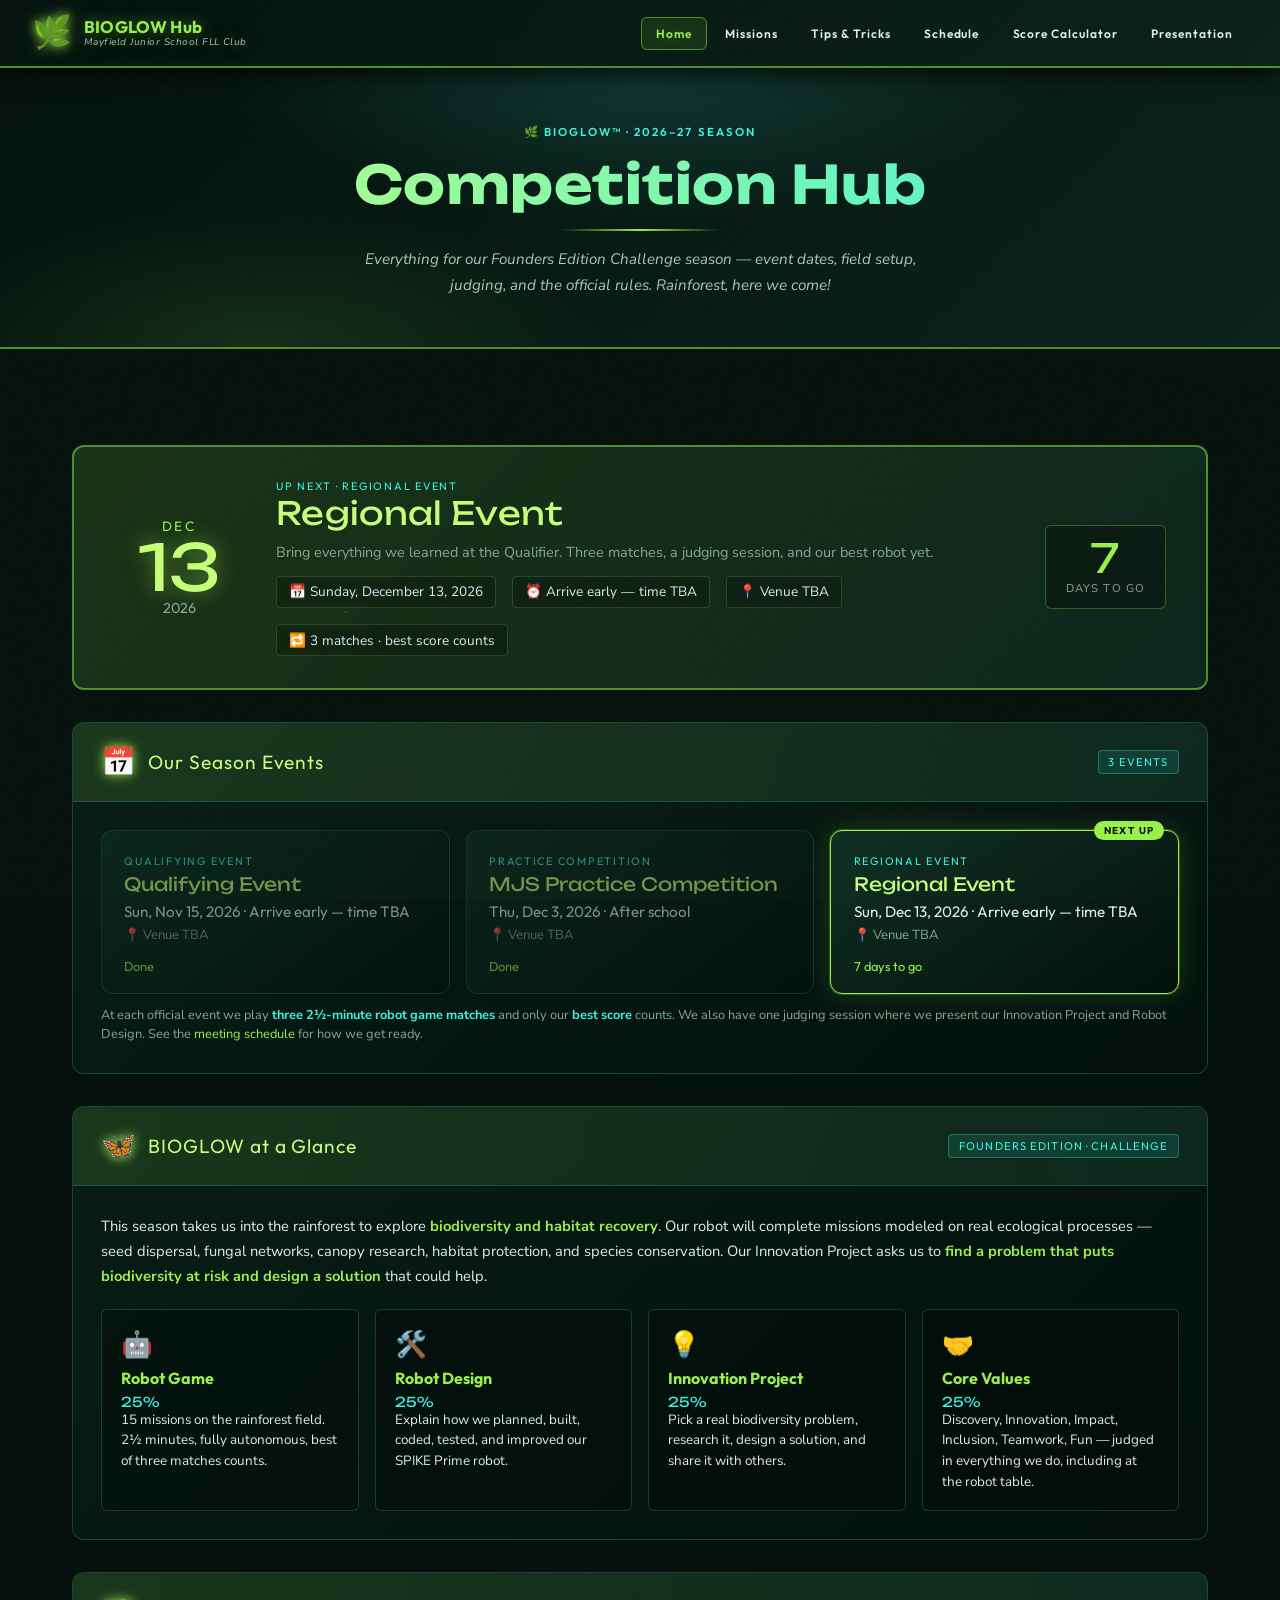
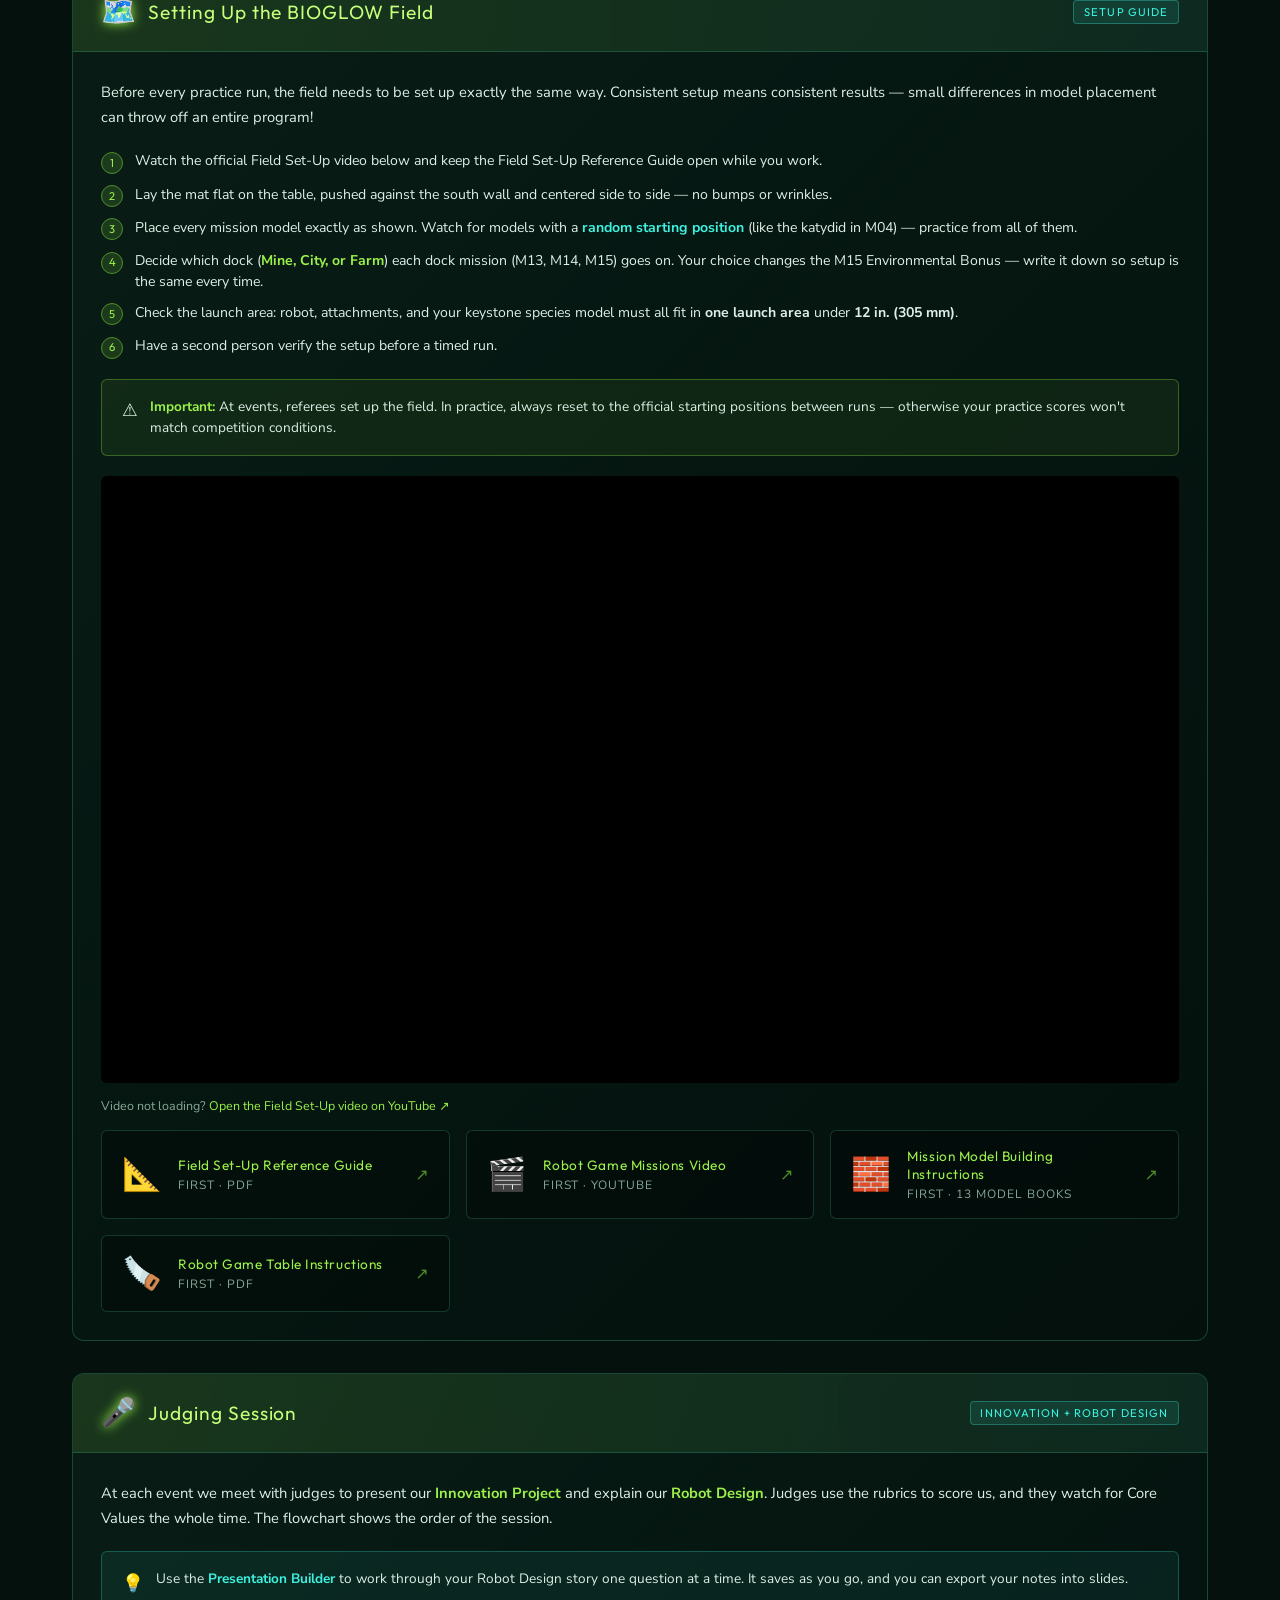
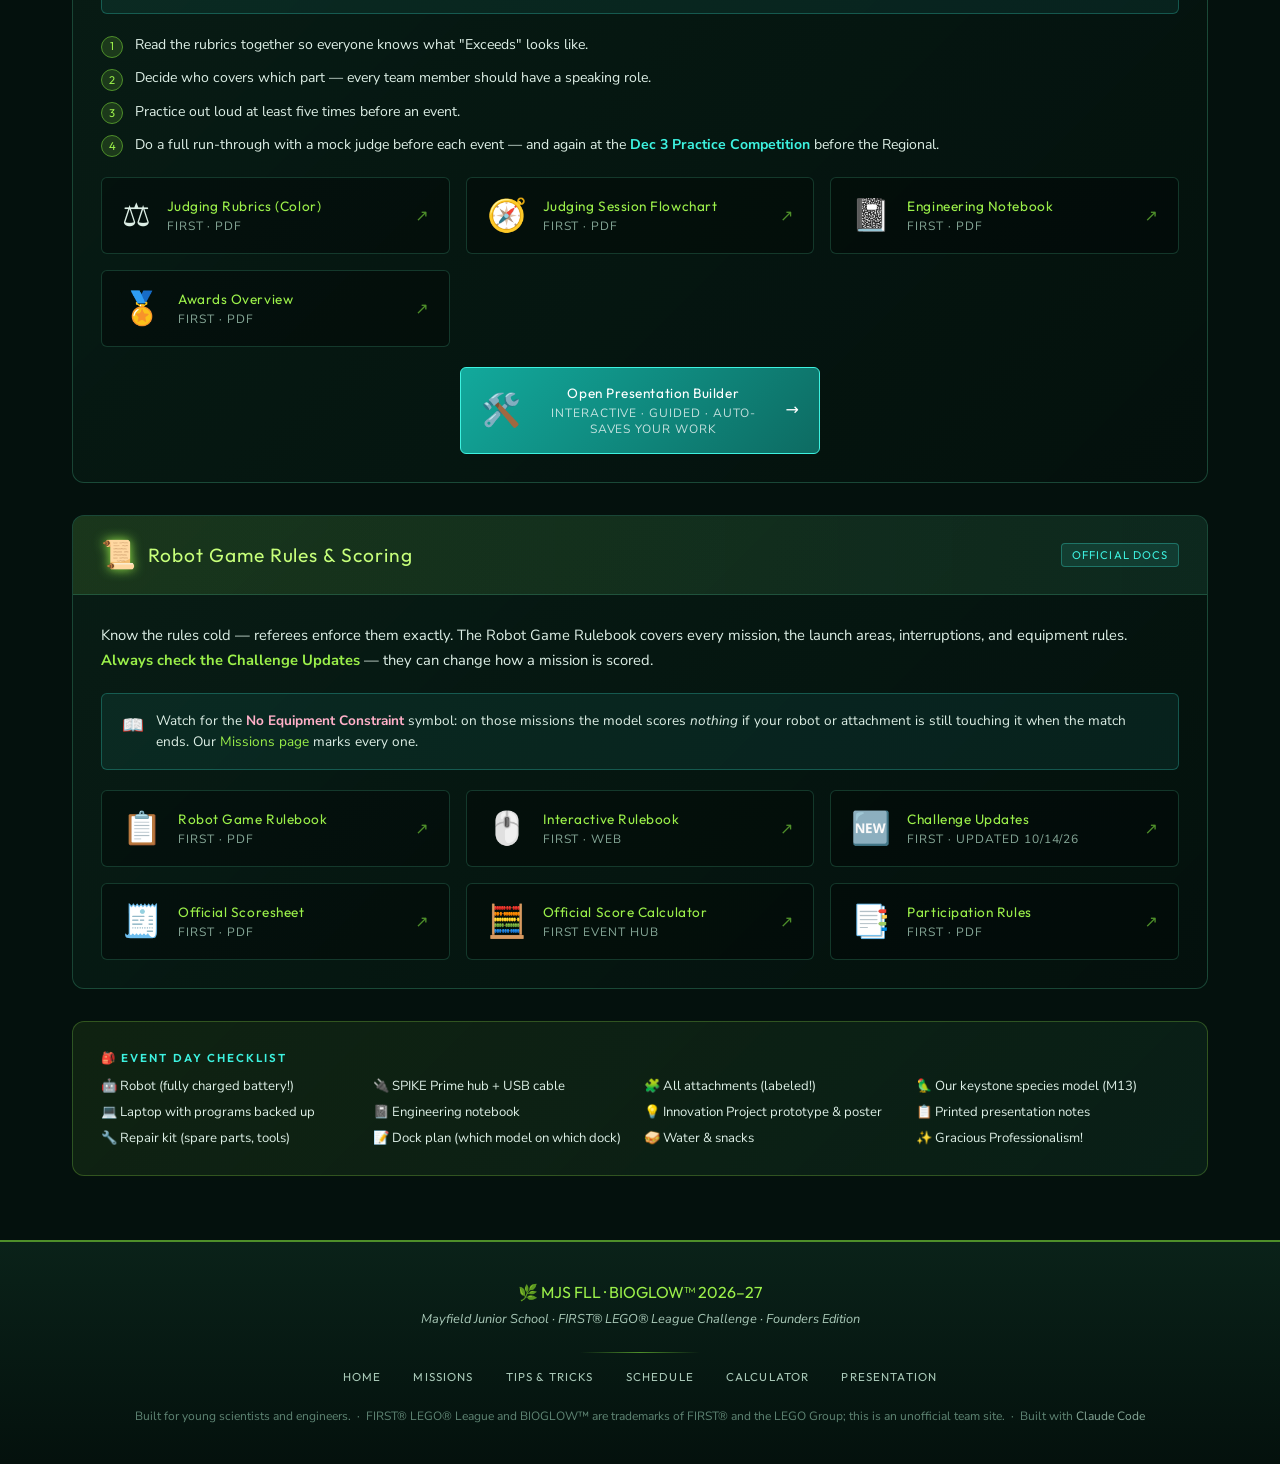
==== commit 5e7d5584: "Move Qualifying Event to Nov 15 and rework schedule Qualifier is Sun Nov 15, 2026 (not Feb 15). Even" ====
--- a/index.html
+++ b/index.html
@@ -554,7 +554,7 @@
           <div class="step-item"><span class="step-num">1</span><span>Read the rubrics together so everyone knows what "Exceeds" looks like.</span></div>
           <div class="step-item"><span class="step-num">2</span><span>Decide who covers which part — every team member should have a speaking role.</span></div>
           <div class="step-item"><span class="step-num">3</span><span>Practice out loud at least five times before an event.</span></div>
-          <div class="step-item"><span class="step-num">4</span><span>Do a full run-through with a mock judge at the <strong style="color:var(--teal);">Dec 3 Practice Competition</strong>.</span></div>
+          <div class="step-item"><span class="step-num">4</span><span>Do a full run-through with a mock judge before each event — and again at the <strong style="color:var(--teal);">Dec 3 Practice Competition</strong> before the Regional.</span></div>
         </div>
         <div class="resource-links">
           <a href="https://firstinspires.blob.core.windows.net/fll/challenge/2026-27/fll-challenge-bioglow-rubrics-color.pdf" target="_blank" rel="noopener" class="resource-link-card">
